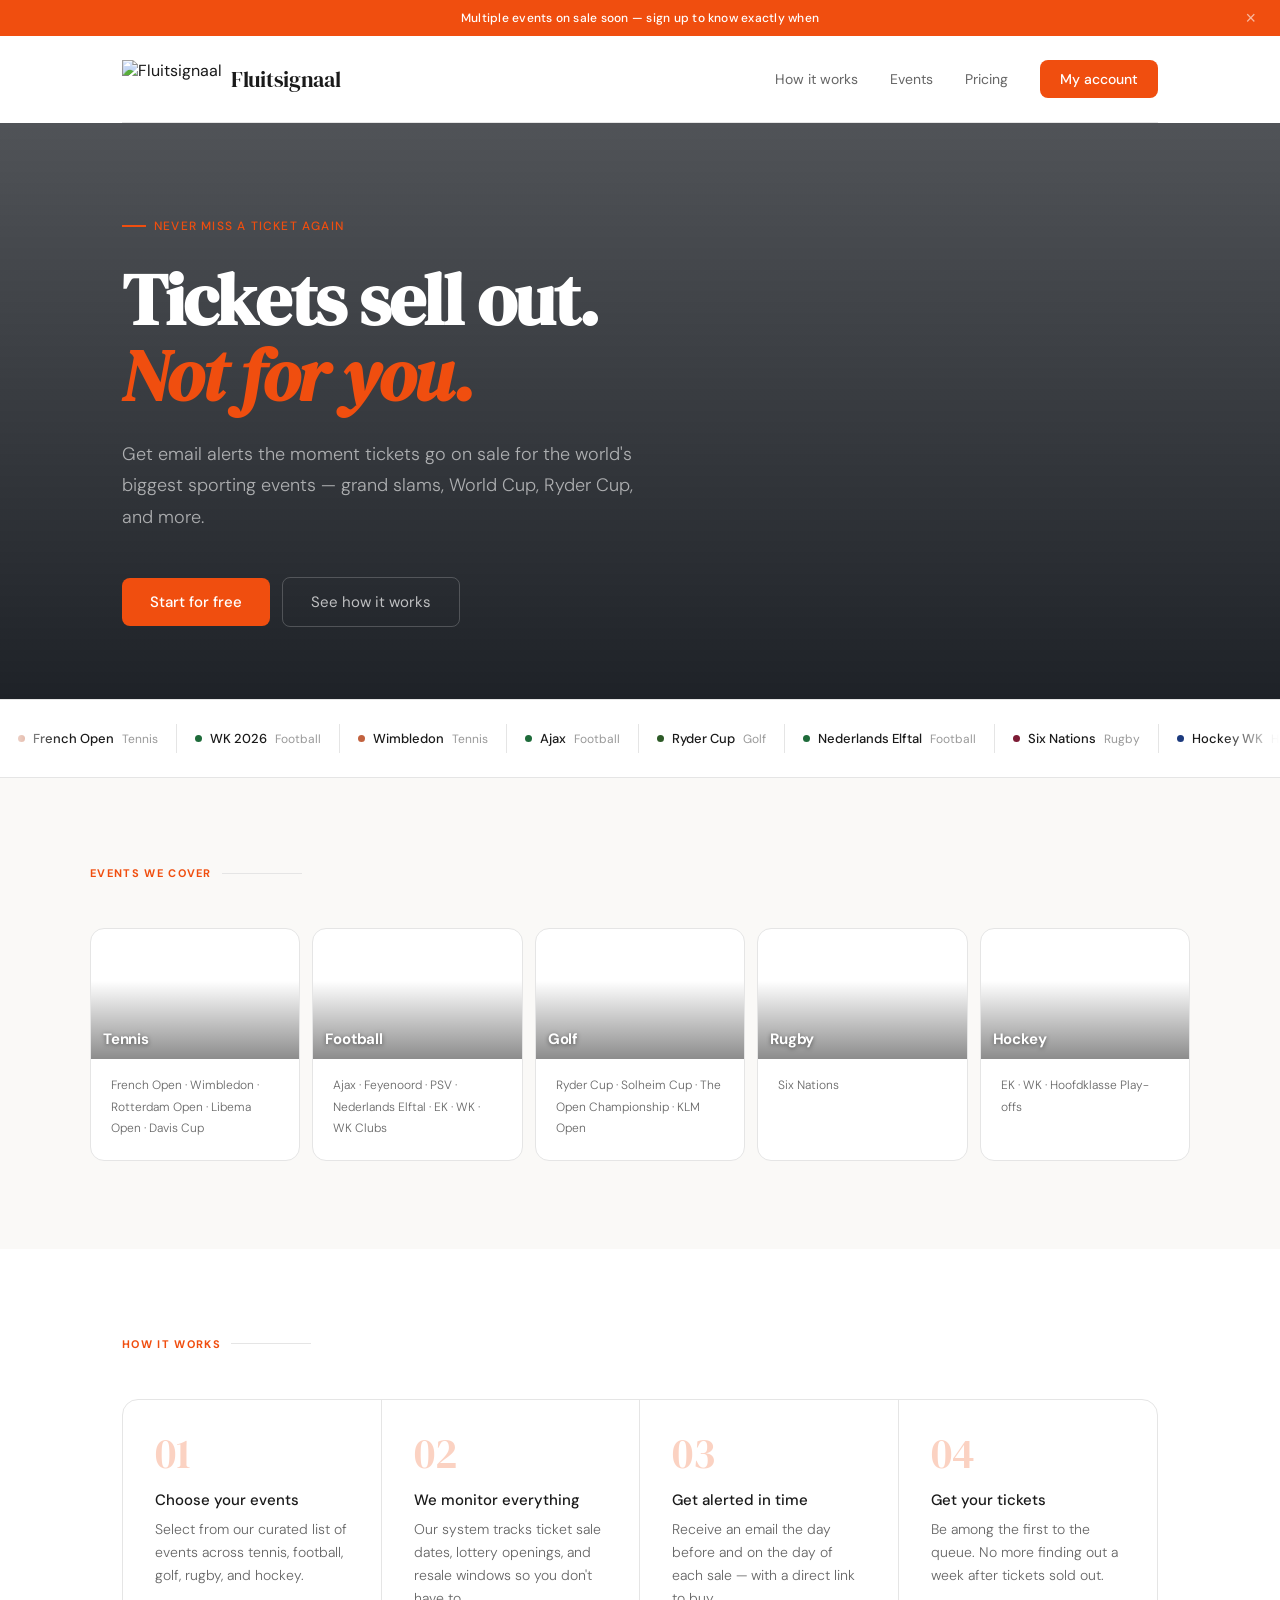
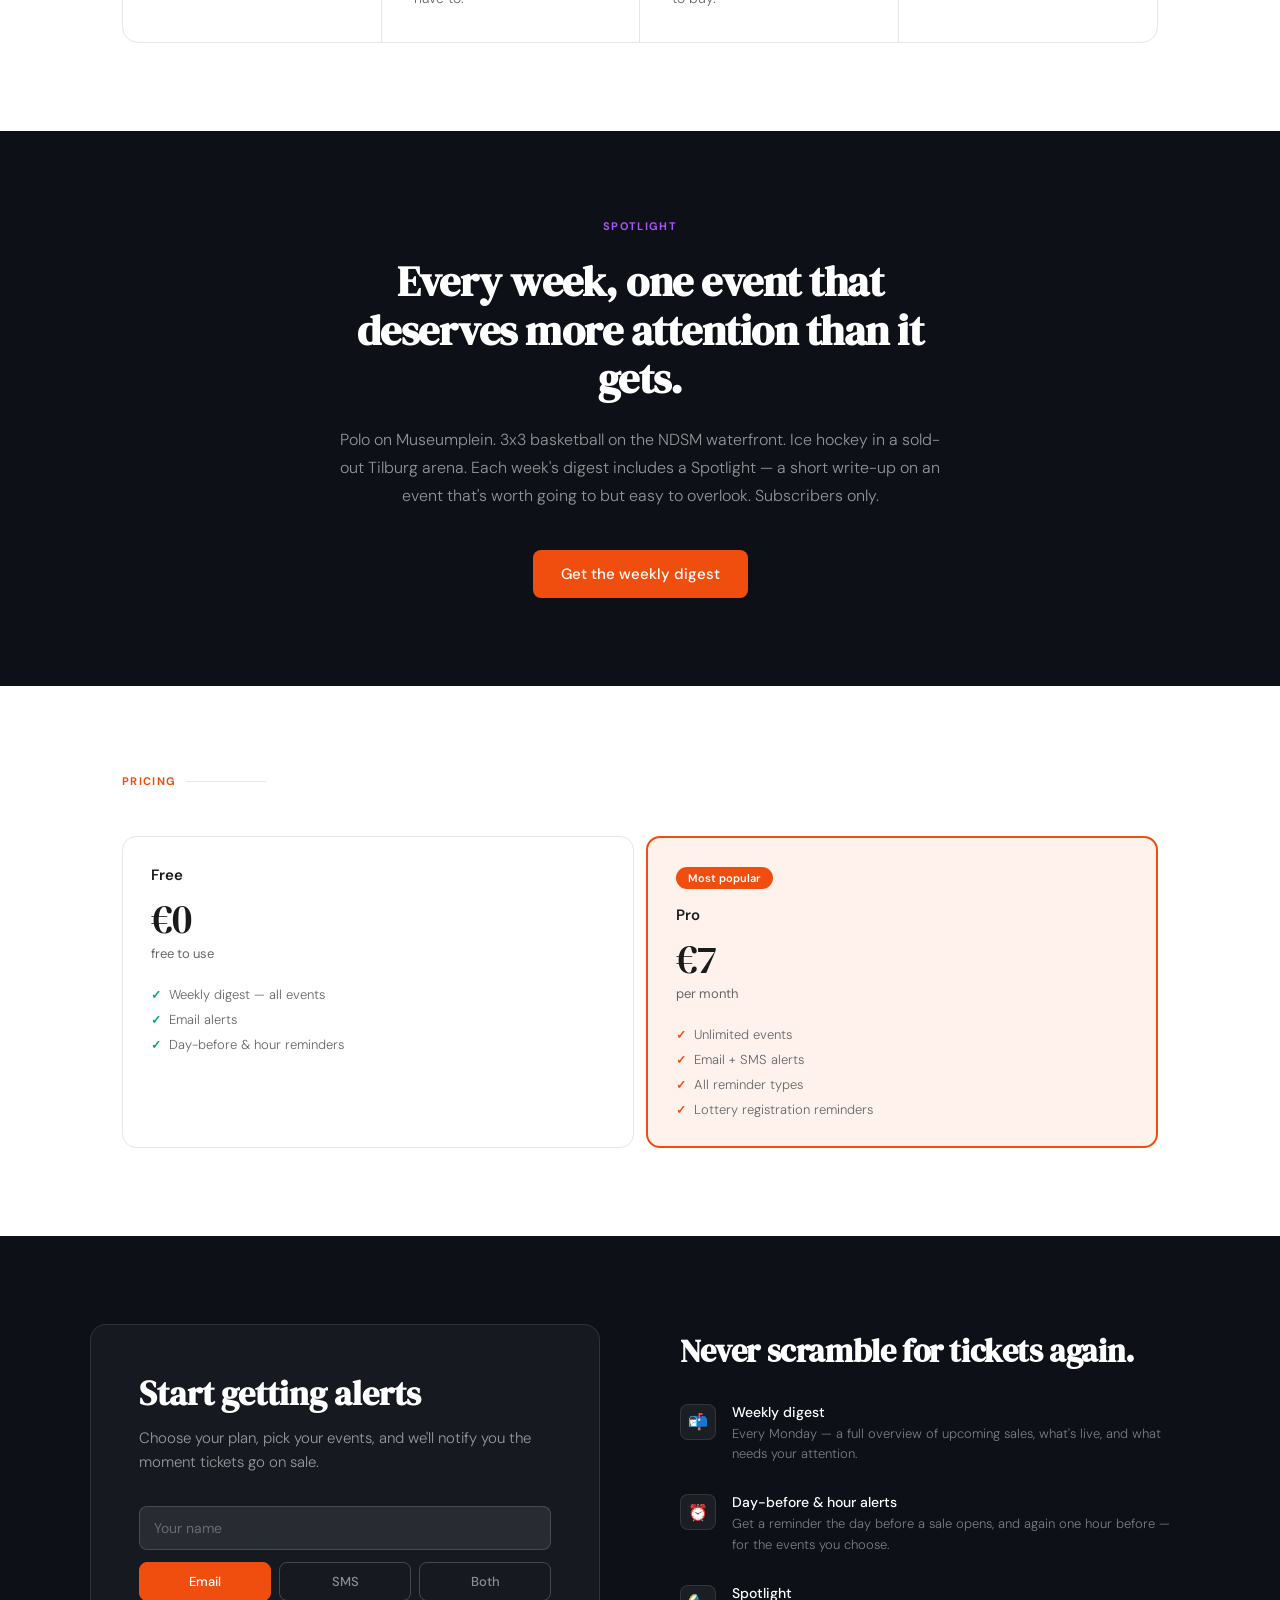
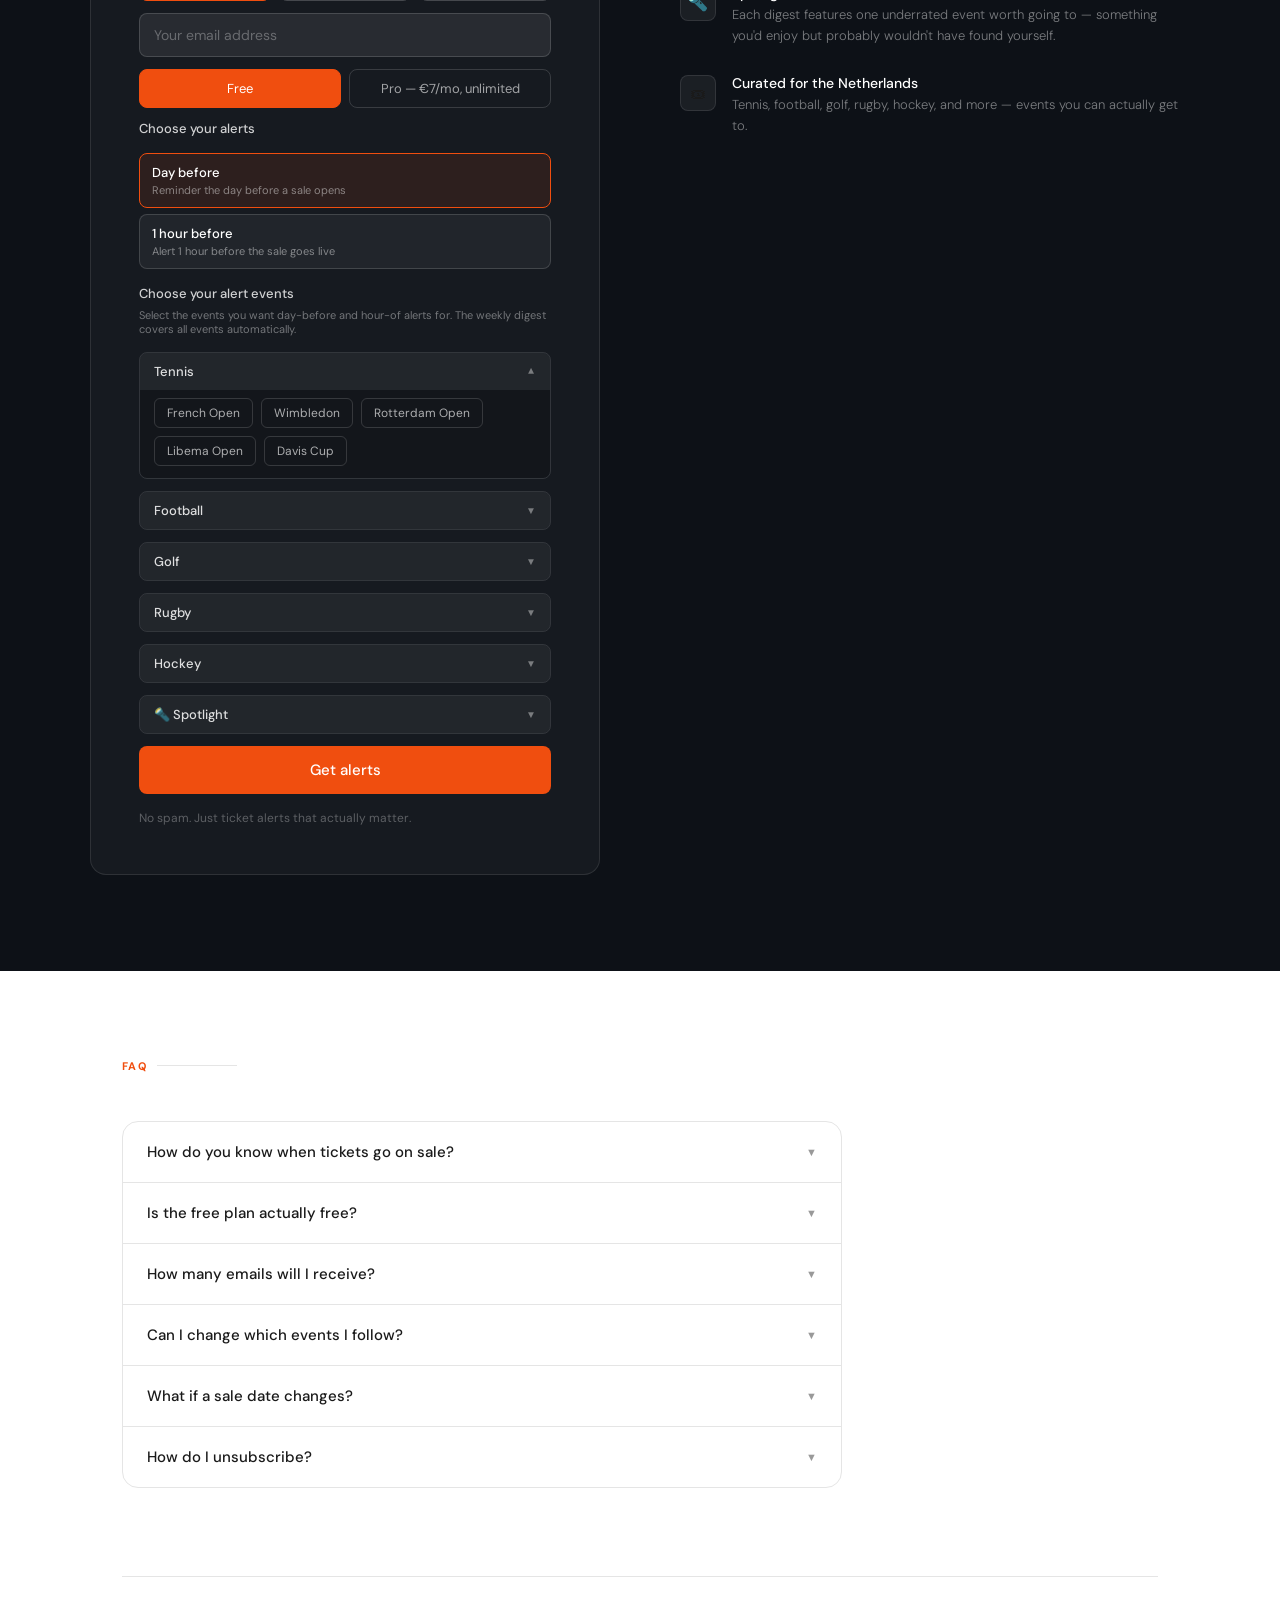
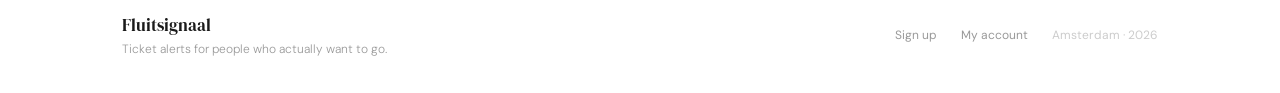
==== index.html @ f0d4f461 "Fix rugby and hockey sport card images" ====
<!DOCTYPE html>
<html lang="en">
<head>
  <meta charset="UTF-8" />
  <meta name="viewport" content="width=device-width, initial-scale=1.0" />
  <title>Fluitsignaal</title>
  <link rel="icon" type="image/svg+xml" href="favicon.svg">
  <link rel="icon" type="image/png" href="logo.png">
  <link rel="preconnect" href="https://fonts.googleapis.com">
  <link href="https://fonts.googleapis.com/css2?family=DM+Serif+Display:ital@0;1&family=DM+Sans:wght@300;400;500&display=swap" rel="stylesheet">
  <style>
    :root {
      --orange: #f04e0f;
      --orange-light: #fff2ed;
      --orange-mid: #ffd9cc;
      --dark: #0d1117;
      --body: #1a1a1a;
      --muted: #666;
      --subtle: #999;
      --border: #e5e5e5;
      --bg: #faf9f7;
      --white: #ffffff;
      --tennis: #c2623f;
      --football: #1e6b3a;
      --golf: #2d5a27;
      --rugby: #7d1c35;
      --hockey: #1c3a7d;
      --green: #00a86b;
    }

    *, *::before, *::after { box-sizing: border-box; margin: 0; padding: 0; }
    body { font-family: 'DM Sans', sans-serif; color: var(--body); background: var(--white); }
    .site { max-width: 1100px; margin: 0 auto; padding: 0 2rem; }

    /* Urgency banner */
    .urgency-banner {
      background: var(--orange);
      color: #fff;
      font-size: 12px;
      font-weight: 500;
      letter-spacing: 0.02em;
      text-align: center;
      padding: 10px 2rem;
      position: relative;
      display: flex;
      align-items: center;
      justify-content: center;
    }
    .urgency-dismiss {
      position: absolute;
      right: 1.25rem;
      top: 50%;
      transform: translateY(-50%);
      background: none;
      border: none;
      color: rgba(255,255,255,0.6);
      font-size: 18px;
      cursor: pointer;
      padding: 4px;
      line-height: 1;
    }
    .urgency-dismiss:hover { color: #fff; }

    /* Nav */
    .nav { display: flex; justify-content: space-between; align-items: center; padding: 1.5rem 0; border-bottom: 1px solid var(--border); }
    .nav-logo { display: flex; align-items: center; gap: 9px; text-decoration: none; color: var(--body); }
    .nav-logo img { height: 34px; width: auto; display: block; object-fit: contain; margin-top: -5px; }
    .nav-logo-text { font-family: 'DM Serif Display', serif; font-size: 22px; letter-spacing: -0.3px; }
    .nav-links { display: flex; align-items: center; gap: 2rem; }
    .nav-link { font-size: 14px; color: var(--muted); text-decoration: none; transition: color 0.15s; }
    .nav-link:hover { color: var(--body); }
    .nav-cta { background: var(--orange); color: #fff; border: none; padding: 10px 20px; border-radius: 8px; font-family: 'DM Sans', sans-serif; font-size: 14px; font-weight: 500; cursor: pointer; text-decoration: none; transition: opacity 0.15s; }
    .nav-cta:hover { opacity: 0.88; }
    .nav-mobile-cta { display: none; }

    /* Account modal */
    .account-modal-overlay {
      display: none; position: fixed; inset: 0;
      background: rgba(0,0,0,0.4); z-index: 100;
      align-items: center; justify-content: center; padding: 1rem;
    }
    .account-modal-overlay.open { display: flex; }
    .account-modal {
      background: #fff; border-radius: 14px; border: 1px solid var(--border);
      padding: 2rem; width: 100%; max-width: 380px; position: relative;
      box-shadow: 0 20px 60px rgba(0,0,0,0.12);
    }
    .account-modal-title { font-family: 'DM Serif Display', serif; font-size: 22px; margin-bottom: 0.5rem; }
    .account-modal-sub { font-size: 14px; color: var(--muted); margin-bottom: 1.5rem; font-weight: 300; line-height: 1.5; }
    .account-modal input {
      width: 100%; padding: 12px 14px; border: 1px solid #ddd; border-radius: 8px;
      font-family: 'DM Sans', sans-serif; font-size: 14px; color: var(--body); outline: none;
      margin-bottom: 10px; transition: border-color 0.15s;
    }
    .account-modal input:focus { border-color: var(--orange); }
    .account-modal-close {
      position: absolute; top: 1rem; right: 1rem;
      background: none; border: none; font-size: 20px; color: #aaa; cursor: pointer;
    }
    .account-modal-close:hover { color: var(--body); }

    /* Hero */
    .hero-wrap {
      background: linear-gradient(to bottom, rgba(13,17,23,0.72) 0%, rgba(13,17,23,0.93) 100%),
                  url('https://upload.wikimedia.org/wikipedia/commons/8/8f/Incheon_Soccer_Stadium_2.JPG') center/cover no-repeat;
      padding: 5.5rem 0 4.5rem;
      margin-bottom: 0;
    }
    .hero { max-width: 760px; }
    .hero-eyebrow {
      display: inline-flex; align-items: center; gap: 8px;
      font-size: 12px; font-weight: 500; letter-spacing: 0.1em; text-transform: uppercase;
      color: var(--orange); margin-bottom: 1.75rem;
    }
    .hero-eyebrow::before { content: ''; display: inline-block; width: 24px; height: 2px; background: var(--orange); }
    .hero-title { font-family: 'DM Serif Display', serif; font-size: clamp(44px, 6vw, 72px); line-height: 1.06; letter-spacing: -1.5px; margin-bottom: 1.5rem; color: #fff; }
    .hero-title em { font-style: italic; color: var(--orange); }
    .hero-sub { font-size: 18px; font-weight: 300; line-height: 1.75; color: rgba(255,255,255,0.6); max-width: 520px; margin-bottom: 2.75rem; }
    .hero-actions { display: flex; gap: 12px; flex-wrap: wrap; align-items: center; }
    .btn-primary { background: var(--orange); color: #fff; border: none; padding: 14px 28px; border-radius: 8px; font-family: 'DM Sans', sans-serif; font-size: 15px; font-weight: 500; cursor: pointer; transition: opacity 0.15s; }
    .btn-primary:hover { opacity: 0.88; }
    .btn-secondary { background: transparent; color: rgba(255,255,255,0.7); border: 1px solid rgba(255,255,255,0.2); padding: 14px 28px; border-radius: 8px; font-family: 'DM Sans', sans-serif; font-size: 15px; font-weight: 400; cursor: pointer; transition: all 0.15s; }
    .btn-secondary:hover { border-color: rgba(255,255,255,0.5); color: #fff; }

    /* Events strip */
    .divider { height: 1px; background: var(--border); }
    .events-strip { padding: 1.5rem 0; overflow: hidden; position: relative; }
    .events-strip::before, .events-strip::after { content: ''; position: absolute; top: 0; bottom: 0; width: 60px; z-index: 2; pointer-events: none; }
    .events-strip::before { left: 0; background: linear-gradient(to right, #fff, transparent); }
    .events-strip::after { right: 0; background: linear-gradient(to left, #fff, transparent); }
    .events-track { display: flex; gap: 0; animation: marquee 28s linear infinite; width: max-content; align-items: center; }
    .events-strip:hover .events-track { animation-play-state: paused; }
    @keyframes marquee { 0% { transform: translateX(0); } 100% { transform: translateX(-50%); } }
    .event-pill { white-space: nowrap; font-size: 13px; flex-shrink: 0; display: flex; align-items: center; gap: 8px; padding: 6px 18px; border-right: 1px solid var(--border); }
    .event-pill-dot { width: 7px; height: 7px; border-radius: 50%; flex-shrink: 0; }
    .event-pill-name { color: var(--body); font-weight: 500; }
    .event-pill-sport { color: var(--subtle); font-size: 12px; }
    .dot-tennis { background: var(--tennis); }
    .dot-football { background: var(--football); }
    .dot-golf { background: var(--golf); }
    .dot-rugby { background: var(--rugby); }
    .dot-hockey { background: var(--hockey); }

    /* How */
    .how { padding: 5.5rem 0; }
    .section-label { font-size: 11px; font-weight: 700; letter-spacing: 0.12em; text-transform: uppercase; color: var(--orange); margin-bottom: 3rem; display: flex; align-items: center; gap: 10px; }
    .section-label::after { content: ''; flex: 1; height: 1px; background: var(--border); max-width: 80px; }
    .steps { display: grid; grid-template-columns: repeat(auto-fit, minmax(220px, 1fr)); border: 1px solid var(--border); border-radius: 16px; overflow: hidden; }
    .step { padding: 2rem; border-right: 1px solid var(--border); position: relative; }
    .step:last-child { border-right: none; }
    .step-num { font-family: 'DM Serif Display', serif; font-size: 42px; color: var(--orange); opacity: 0.25; margin-bottom: 1rem; line-height: 1; }
    .step-title { font-size: 15px; font-weight: 500; margin-bottom: 0.5rem; }
    .step-body { font-size: 14px; color: var(--muted); line-height: 1.65; font-weight: 300; }

    /* Sports */
    .sports { padding: 5.5rem 0; background: var(--bg); margin: 0 -2rem; padding-left: 2rem; padding-right: 2rem; }
    .sports-inner { max-width: 1100px; margin: 0 auto; }
    .sports-grid { display: grid; grid-template-columns: repeat(auto-fit, minmax(180px, 1fr)); gap: 12px; margin-top: 3rem; }
    .sport-card { border: 1px solid var(--border); border-radius: 14px; overflow: hidden; background: var(--white); transition: transform 0.15s, box-shadow 0.15s; }
    .sport-card:hover { transform: translateY(-2px); box-shadow: 0 8px 24px rgba(0,0,0,0.1); }
    .sport-img { height: 130px; background-size: cover; background-position: center; position: relative; }
    .sport-img::after { content: ''; position: absolute; inset: 0; background: linear-gradient(to bottom, transparent 40%, rgba(0,0,0,0.45) 100%); }
    .sport-img-label { position: absolute; bottom: 10px; left: 12px; font-size: 15px; font-weight: 700; color: #fff; z-index: 1; letter-spacing: -0.2px; text-shadow: 0 1px 4px rgba(0,0,0,0.5); }
    .sport-card-body { padding: 1rem 1.25rem 1.25rem; }
    .sport-name { font-size: 14px; font-weight: 600; margin-bottom: 8px; display: none; }
    .sport-events { font-size: 12px; color: var(--muted); line-height: 1.8; font-weight: 300; }

    /* Spotlight teaser */
    .spotlight-teaser { background: var(--dark); padding: 5.5rem 2rem; text-align: center; }
    .spotlight-teaser-inner { max-width: 620px; margin: 0 auto; }
    .spotlight-teaser-label { font-size: 11px; font-weight: 700; letter-spacing: 0.12em; text-transform: uppercase; color: #a855f7; margin-bottom: 1.5rem; }
    .spotlight-teaser-title { font-family: 'DM Serif Display', serif; font-size: clamp(28px, 4vw, 42px); color: #fff; line-height: 1.15; letter-spacing: -0.5px; margin-bottom: 1.5rem; }
    .spotlight-teaser-body { font-size: 16px; color: rgba(255,255,255,0.55); line-height: 1.75; font-weight: 300; margin-bottom: 2.5rem; }

    /* FAQ */
    .faq { padding: 5.5rem 0; }
    .faq-list { margin-top: 3rem; max-width: 720px; border: 1px solid var(--border); border-radius: 16px; overflow: hidden; }
    .faq-item { border-bottom: 1px solid var(--border); }
    .faq-item:last-child { border-bottom: none; }
    .faq-q { width: 100%; text-align: left; background: none; border: none; padding: 1.25rem 1.5rem; font-family: 'DM Sans', sans-serif; font-size: 15px; font-weight: 500; color: var(--body); cursor: pointer; display: flex; justify-content: space-between; align-items: center; gap: 1rem; }
    .faq-q:hover { background: var(--bg); }
    .faq-chevron { font-size: 11px; color: var(--subtle); transition: transform 0.2s; flex-shrink: 0; }
    .faq-item.open .faq-chevron { transform: rotate(180deg); }
    .faq-a { display: none; padding: 0 1.5rem 1.25rem; font-size: 14px; color: var(--muted); line-height: 1.75; font-weight: 300; }
    .faq-item.open .faq-a { display: block; }

    /* Pricing */
    .pricing { padding: 5.5rem 0; }
    .plans { display: grid; grid-template-columns: repeat(auto-fit, minmax(240px, 1fr)); gap: 12px; margin-top: 3rem; }
    .plan { border: 1px solid var(--border); border-radius: 14px; padding: 1.75rem; background: var(--white); }
    .plan.featured { border: 2px solid var(--orange); background: var(--orange-light); }
    .plan-badge { display: inline-block; background: var(--orange); color: #fff; font-size: 11px; font-weight: 600; padding: 4px 12px; border-radius: 20px; margin-bottom: 1rem; }
    .plan-name { font-size: 15px; font-weight: 600; }
    .plan-price { font-family: 'DM Serif Display', serif; font-size: 40px; line-height: 1.1; margin: 0.75rem 0 0.25rem; color: var(--body); }
    .plan-period { font-size: 13px; color: var(--muted); margin-bottom: 1.5rem; }
    .plan-features { list-style: none; display: flex; flex-direction: column; gap: 8px; }
    .plan-features li { font-size: 13px; color: var(--muted); display: flex; gap: 8px; font-weight: 300; align-items: flex-start; }
    .plan-features li::before { content: '✓'; color: var(--green); font-size: 12px; font-weight: 600; flex-shrink: 0; margin-top: 1px; }
    .plan.featured .plan-features li::before { color: var(--orange); }

    /* Signup */
    .signup { padding: 5.5rem 0 6rem; background: var(--dark); margin: 0 -2rem; padding-left: 2rem; padding-right: 2rem; }
    .signup-inner { max-width: 1100px; margin: 0 auto; display: grid; grid-template-columns: 1fr 1fr; gap: 5rem; align-items: start; }
    .signup-box { border: 1px solid rgba(255,255,255,0.1); border-radius: 16px; padding: 3rem; background: rgba(255,255,255,0.04); }
    .signup-aside { padding-top: 0.5rem; }
    .signup-aside-title { font-family: 'DM Serif Display', serif; font-size: 32px; color: #fff; line-height: 1.2; letter-spacing: -0.4px; margin-bottom: 2rem; }
    .signup-aside-items { display: flex; flex-direction: column; gap: 1.75rem; }
    .signup-aside-item { display: flex; gap: 1rem; align-items: flex-start; }
    .signup-aside-icon { width: 36px; height: 36px; border-radius: 8px; background: rgba(255,255,255,0.06); border: 1px solid rgba(255,255,255,0.1); display: flex; align-items: center; justify-content: center; font-size: 16px; flex-shrink: 0; margin-top: 1px; }
    .signup-aside-item-title { font-size: 14px; font-weight: 500; color: #fff; margin-bottom: 3px; }
    .signup-aside-item-body { font-size: 13px; color: rgba(255,255,255,0.45); line-height: 1.6; font-weight: 300; }
    .signup-title { font-family: 'DM Serif Display', serif; font-size: 34px; margin-bottom: 0.75rem; line-height: 1.2; color: #fff; }
    .signup-sub { font-size: 15px; color: rgba(255,255,255,0.55); margin-bottom: 2rem; font-weight: 300; line-height: 1.6; }
    .signup-form { display: flex; flex-direction: column; gap: 12px; }
    .signup-form input { padding: 12px 14px; border: 1px solid rgba(255,255,255,0.15); border-radius: 8px; font-family: 'DM Sans', sans-serif; font-size: 14px; color: #fff; background: rgba(255,255,255,0.08); width: 100%; outline: none; transition: border-color 0.15s; }
    .signup-form input:focus { border-color: var(--orange); }
    .signup-form input::placeholder { color: rgba(255,255,255,0.3); }
    .notif-toggle { display: flex; gap: 8px; }
    .notif-btn { flex: 1; padding: 10px; border: 1px solid rgba(255,255,255,0.2); border-radius: 8px; background: transparent; color: rgba(255,255,255,0.5); font-family: 'DM Sans', sans-serif; font-size: 13px; font-weight: 500; cursor: pointer; transition: all 0.15s; }
    .notif-btn.active { background: var(--orange); border-color: var(--orange); color: #fff; }
    .reminders-section { display: flex; flex-direction: column; gap: 8px; }
    .reminder-options { display: flex; flex-direction: column; gap: 6px; }
    .reminder-opt { display: flex; align-items: flex-start; gap: 10px; cursor: pointer; }
    .reminder-opt input[type="checkbox"] { display: none; }
    .reminder-box { display: flex; flex-direction: column; padding: 10px 12px; border: 1px solid rgba(255,255,255,0.15); border-radius: 8px; background: rgba(255,255,255,0.05); flex: 1; transition: all 0.15s; }
    .reminder-opt input:checked + .reminder-box { border-color: var(--orange); background: rgba(240,78,15,0.1); }
    .reminder-label { font-size: 13px; font-weight: 500; color: #fff; }
    .reminder-desc { font-size: 11px; color: rgba(255,255,255,0.45); margin-top: 2px; }
    .plan-toggle { display: flex; gap: 8px; }
    .plan-btn { flex: 1; padding: 10px; border: 1px solid rgba(255,255,255,0.15); border-radius: 8px; background: transparent; font-family: 'DM Sans', sans-serif; font-size: 13px; cursor: pointer; text-align: center; transition: all 0.15s; color: rgba(255,255,255,0.6); }
    .plan-btn.active { border-color: var(--orange); background: var(--orange); color: #fff; }
    .events-section { display: none; flex-direction: column; gap: 12px; padding-top: 4px; }
    .events-section.visible { display: flex; }
    .sport-group { border: 1px solid rgba(255,255,255,0.12); border-radius: 8px; overflow: hidden; }
    .sport-header { display: flex; justify-content: space-between; align-items: center; padding: 10px 14px; cursor: pointer; font-size: 13px; font-weight: 500; background: rgba(255,255,255,0.05); user-select: none; color: rgba(255,255,255,0.85); }
    .sport-header .chevron { font-size: 10px; color: rgba(255,255,255,0.4); transition: transform 0.2s; }
    .sport-header.open .chevron { transform: rotate(180deg); }
    .sport-events-list { display: none; padding: 8px 14px 12px; display: flex; flex-wrap: wrap; gap: 8px; background: rgba(0,0,0,0.15); }
    .event-toggle { display: flex; align-items: center; gap: 6px; padding: 6px 12px; border: 1px solid rgba(255,255,255,0.15); border-radius: 6px; cursor: pointer; font-size: 12px; color: rgba(255,255,255,0.65); background: transparent; transition: all 0.15s; user-select: none; }
    .event-toggle.selected { border-color: var(--orange); background: var(--orange); color: #fff; }
    .event-toggle.disabled { opacity: 0.3; cursor: not-allowed; }
    .event-counter { font-size: 12px; color: rgba(255,255,255,0.4); text-align: right; }
    .event-counter span { color: var(--orange); font-weight: 500; }
    .signup-note { font-size: 12px; color: rgba(255,255,255,0.3); margin-top: 4px; }
    .success-msg { display: none; background: rgba(0,168,107,0.15); border: 1px solid rgba(0,168,107,0.4); border-radius: 8px; padding: 1rem; font-size: 14px; color: #4ade80; }
    .error-msg { display: none; background: rgba(240,78,15,0.15); border: 1px solid rgba(240,78,15,0.4); border-radius: 8px; padding: 1rem; font-size: 14px; color: #fca5a5; }

    /* Footer */
    .footer { border-top: 1px solid var(--border); padding: 2.25rem 0; display: flex; justify-content: space-between; align-items: center; flex-wrap: wrap; gap: 1rem; }
    .footer-left { display: flex; flex-direction: column; gap: 4px; }
    .footer-logo { font-family: 'DM Serif Display', serif; font-size: 17px; }
    .footer-tagline { font-size: 12px; color: var(--subtle); font-weight: 300; }
    .footer-links { display: flex; gap: 1.5rem; align-items: center; }
    .footer-link { font-size: 12px; color: var(--subtle); text-decoration: none; background: none; border: none; cursor: pointer; font-family: inherit; transition: color 0.15s; }
    .footer-link:hover { color: var(--body); }
    .footer-note { font-size: 12px; color: #ccc; }

    /* Mobile */
    @media (max-width: 767px) {
      .site { padding: 0 1.25rem; }
      .nav { padding: 1.25rem 0; }
      .nav-links { display: none; }
      .nav-mobile-cta { display: block; background: var(--orange); color: #fff; border: none; padding: 9px 18px; border-radius: 8px; font-family: 'DM Sans', sans-serif; font-size: 14px; font-weight: 500; cursor: pointer; }
      .hero-wrap { padding: 3.5rem 0 3rem; }
      .hero-sub { font-size: 16px; }
      .hero-actions { flex-direction: column; align-items: stretch; }
      .btn-primary, .btn-secondary { text-align: center; width: 100%; }
      .events-strip { padding: 1rem 0; }
      .steps { grid-template-columns: 1fr 1fr; }
      .step { border-right: 1px solid var(--border); border-bottom: 1px solid var(--border); }
      .step:nth-child(2n) { border-right: none; }
      .step:nth-last-child(-n+2) { border-bottom: none; }
      .sports-grid { grid-template-columns: repeat(2, 1fr); }
      .plans { grid-template-columns: 1fr; }
      .signup-inner { grid-template-columns: 1fr; gap: 2.5rem; }
      .signup-aside { order: -1; }
      .signup-box { padding: 1.75rem 1.25rem; }
      .signup-title { font-size: 26px; }
      .plan-toggle { flex-direction: column; }
      .footer { flex-direction: column; align-items: flex-start; }
    }
    @media (max-width: 400px) {
      .steps { grid-template-columns: 1fr; }
      .step { border-right: none; border-bottom: 1px solid var(--border); }
      .step:last-child { border-bottom: none; }
      .sports-grid { grid-template-columns: 1fr; }
    }
  </style>
</head>
<body>

<!-- Urgency banner -->
<div class="urgency-banner" id="urgency-banner">
  Multiple events on sale soon — sign up to know exactly when
  <button class="urgency-dismiss" onclick="document.getElementById('urgency-banner').style.display='none'" aria-label="Dismiss">×</button>
</div>

<div class="site">
  <nav class="nav">
    <a class="nav-logo" href="#">
      <img src="logo.png" alt="Fluitsignaal" />
      <span class="nav-logo-text">Fluitsignaal</span>
    </a>
    <div class="nav-links">
      <a href="#how" class="nav-link">How it works</a>
      <a href="#sports" class="nav-link">Events</a>
      <a href="#pricing" class="nav-link">Pricing</a>
      <button class="nav-cta" onclick="openAccountModal()">My account</button>
    </div>
    <button class="nav-mobile-cta" onclick="document.getElementById('signup-form').scrollIntoView({behavior:'smooth'})">Get alerts</button>
  </nav>
</div>

<div class="hero-wrap">
  <div class="site">
    <section class="hero">
      <p class="hero-eyebrow">Never miss a ticket again</p>
      <h1 class="hero-title">Tickets sell out.<br><em>Not for you.</em></h1>
      <p class="hero-sub">Get email alerts the moment tickets go on sale for the world's biggest sporting events — grand slams, World Cup, Ryder Cup, and more.</p>
      <div class="hero-actions">
        <button class="btn-primary" onclick="document.getElementById('signup-form').scrollIntoView({behavior:'smooth'})">Start for free</button>
        <button class="btn-secondary" onclick="document.getElementById('how').scrollIntoView({behavior:'smooth'})">See how it works</button>
      </div>
    </section>
  </div>
</div>

<div class="divider"></div>
<div class="events-strip">
  <div class="events-track">
    <div class="event-pill"><span class="event-pill-dot dot-tennis"></span><span class="event-pill-name">French Open</span><span class="event-pill-sport">Tennis</span></div>
    <div class="event-pill"><span class="event-pill-dot dot-football"></span><span class="event-pill-name">WK 2026</span><span class="event-pill-sport">Football</span></div>
    <div class="event-pill"><span class="event-pill-dot dot-tennis"></span><span class="event-pill-name">Wimbledon</span><span class="event-pill-sport">Tennis</span></div>
    <div class="event-pill"><span class="event-pill-dot dot-football"></span><span class="event-pill-name">Ajax</span><span class="event-pill-sport">Football</span></div>
    <div class="event-pill"><span class="event-pill-dot dot-golf"></span><span class="event-pill-name">Ryder Cup</span><span class="event-pill-sport">Golf</span></div>
    <div class="event-pill"><span class="event-pill-dot dot-football"></span><span class="event-pill-name">Nederlands Elftal</span><span class="event-pill-sport">Football</span></div>
    <div class="event-pill"><span class="event-pill-dot dot-rugby"></span><span class="event-pill-name">Six Nations</span><span class="event-pill-sport">Rugby</span></div>
    <div class="event-pill"><span class="event-pill-dot dot-hockey"></span><span class="event-pill-name">Hockey WK</span><span class="event-pill-sport">Hockey</span></div>
    <div class="event-pill"><span class="event-pill-dot dot-golf"></span><span class="event-pill-name">KLM Open</span><span class="event-pill-sport">Golf</span></div>
    <div class="event-pill"><span class="event-pill-dot dot-tennis"></span><span class="event-pill-name">Rotterdam Open</span><span class="event-pill-sport">Tennis</span></div>
    <!-- duplicate for seamless loop -->
    <div class="event-pill"><span class="event-pill-dot dot-tennis"></span><span class="event-pill-name">French Open</span><span class="event-pill-sport">Tennis</span></div>
    <div class="event-pill"><span class="event-pill-dot dot-football"></span><span class="event-pill-name">WK 2026</span><span class="event-pill-sport">Football</span></div>
    <div class="event-pill"><span class="event-pill-dot dot-tennis"></span><span class="event-pill-name">Wimbledon</span><span class="event-pill-sport">Tennis</span></div>
    <div class="event-pill"><span class="event-pill-dot dot-football"></span><span class="event-pill-name">Ajax</span><span class="event-pill-sport">Football</span></div>
    <div class="event-pill"><span class="event-pill-dot dot-golf"></span><span class="event-pill-name">Ryder Cup</span><span class="event-pill-sport">Golf</span></div>
    <div class="event-pill"><span class="event-pill-dot dot-football"></span><span class="event-pill-name">Nederlands Elftal</span><span class="event-pill-sport">Football</span></div>
    <div class="event-pill"><span class="event-pill-dot dot-rugby"></span><span class="event-pill-name">Six Nations</span><span class="event-pill-sport">Rugby</span></div>
    <div class="event-pill"><span class="event-pill-dot dot-hockey"></span><span class="event-pill-name">Hockey WK</span><span class="event-pill-sport">Hockey</span></div>
    <div class="event-pill"><span class="event-pill-dot dot-golf"></span><span class="event-pill-name">KLM Open</span><span class="event-pill-sport">Golf</span></div>
    <div class="event-pill"><span class="event-pill-dot dot-tennis"></span><span class="event-pill-name">Rotterdam Open</span><span class="event-pill-sport">Tennis</span></div>
  </div>
</div>
<div class="divider"></div>

<section class="sports" id="sports">
  <div class="sports-inner">
    <p class="section-label">Events we cover</p>
    <div class="sports-grid">
      <div class="sport-card tennis">
        <div class="sport-img" style="background-image:url('https://upload.wikimedia.org/wikipedia/commons/a/af/Wimbledon_court_No._1.JPG')">
          <div class="sport-img-label">Tennis</div>
        </div>
        <div class="sport-card-body"><div class="sport-events">French Open · Wimbledon · Rotterdam Open · Libema Open · Davis Cup</div></div>
      </div>
      <div class="sport-card football">
        <div class="sport-img" style="background-image:url('https://upload.wikimedia.org/wikipedia/commons/5/5a/Olympic_Stadium_Soccer.JPG')">
          <div class="sport-img-label">Football</div>
        </div>
        <div class="sport-card-body"><div class="sport-events">Ajax · Feyenoord · PSV · Nederlands Elftal · EK · WK · WK Clubs</div></div>
      </div>
      <div class="sport-card golf">
        <div class="sport-img" style="background-image:url('https://images.unsplash.com/photo-1587174486073-ae5e5cff23aa?w=800&q=80')">
          <div class="sport-img-label">Golf</div>
        </div>
        <div class="sport-card-body"><div class="sport-events">Ryder Cup · Solheim Cup · The Open Championship · KLM Open</div></div>
      </div>
      <div class="sport-card rugby">
        <div class="sport-img" style="background-image:url('https://upload.wikimedia.org/wikipedia/commons/0/08/2023_Rugby_World_Cup_Australia_vs_Georgia_%284%29.jpg')">
          <div class="sport-img-label">Rugby</div>
        </div>
        <div class="sport-card-body"><div class="sport-events">Six Nations</div></div>
      </div>
      <div class="sport-card hockey">
        <div class="sport-img" style="background-image:url('https://upload.wikimedia.org/wikipedia/commons/2/2d/Match_Hockey_Grande_Bretagne_x_Espagne_Jeux_Olympiques_2024_Terrain_1_Stade_Yves_Manoir_-_Colombes_%28FR92%29_-_2024-07-27_-_28.jpg')">
          <div class="sport-img-label">Hockey</div>
        </div>
        <div class="sport-card-body"><div class="sport-events">EK · WK · Hoofdklasse Play-offs</div></div>
      </div>
    </div>
  </div>
</section>

<div class="site">
  <section class="how" id="how">
    <p class="section-label">How it works</p>
    <div class="steps">
      <div class="step"><div class="step-num">01</div><div class="step-title">Choose your events</div><div class="step-body">Select from our curated list of events across tennis, football, golf, rugby, and hockey.</div></div>
      <div class="step"><div class="step-num">02</div><div class="step-title">We monitor everything</div><div class="step-body">Our system tracks ticket sale dates, lottery openings, and resale windows so you don't have to.</div></div>
      <div class="step"><div class="step-num">03</div><div class="step-title">Get alerted in time</div><div class="step-body">Receive an email the day before and on the day of each sale — with a direct link to buy.</div></div>
      <div class="step"><div class="step-num">04</div><div class="step-title">Get your tickets</div><div class="step-body">Be among the first to the queue. No more finding out a week after tickets sold out.</div></div>
    </div>
  </section>
</div>

<section class="spotlight-teaser">
  <div class="spotlight-teaser-inner">
    <div class="spotlight-teaser-label">Spotlight</div>
    <h2 class="spotlight-teaser-title">Every week, one event that deserves more attention than it gets.</h2>
    <p class="spotlight-teaser-body">Polo on Museumplein. 3x3 basketball on the NDSM waterfront. Ice hockey in a sold-out Tilburg arena. Each week's digest includes a Spotlight — a short write-up on an event that's worth going to but easy to overlook. Subscribers only.</p>
    <button class="btn-primary" onclick="document.getElementById('signup-form').scrollIntoView({behavior:'smooth'})">Get the weekly digest</button>
  </div>
</section>

<div class="site">
  <section class="pricing" id="pricing">
    <p class="section-label">Pricing</p>
    <div class="plans">
      <div class="plan">
        <div class="plan-name">Free</div>
        <div class="plan-price">€0</div>
        <div class="plan-period">free to use</div>
        <ul class="plan-features"><li>Weekly digest — all events</li><li>Email alerts</li><li>Day-before &amp; hour reminders</li></ul>
      </div>
      <div class="plan featured">
        <div class="plan-badge">Most popular</div>
        <div class="plan-name">Pro</div>
        <div class="plan-price">€7</div>
        <div class="plan-period">per month</div>
        <ul class="plan-features"><li>Unlimited events</li><li>Email + SMS alerts</li><li>All reminder types</li><li>Lottery registration reminders</li></ul>
      </div>
    </div>
  </section>
</div>

<section class="signup" id="signup-form">
  <div class="signup-inner">
    <div class="signup-box">
      <h2 class="signup-title">Start getting alerts</h2>
      <p class="signup-sub">Choose your plan, pick your events, and we'll notify you the moment tickets go on sale.</p>
      <div class="signup-form">
        <input type="text" id="signup-name" placeholder="Your name" />
        <div class="notif-toggle">
          <button class="notif-btn active" id="notif-email" onclick="selectNotif('email')">Email</button>
          <button class="notif-btn" id="notif-sms" onclick="selectNotif('sms')">SMS</button>
          <button class="notif-btn" id="notif-both" onclick="selectNotif('both')">Both</button>
        </div>
        <input type="email" id="signup-email" placeholder="Your email address" />
        <input type="tel" id="signup-phone" placeholder="Your phone number (e.g. +31612345678)" style="display:none;" />
        <div class="plan-toggle">
          <button class="plan-btn active" id="plan-free" onclick="selectPlan('free')">Free</button>
          <button class="plan-btn" id="plan-pro" onclick="selectPlan('pro')">Pro — €7/mo, unlimited</button>
        </div>
        <div class="reminders-section">
          <div style="font-size:13px;font-weight:500;color:rgba(255,255,255,0.8);margin-bottom:8px;">Choose your alerts</div>
          <div class="reminder-options">
            <label class="reminder-opt">
              <input type="checkbox" id="reminder-day-before" checked />
              <span class="reminder-box">
                <span class="reminder-label">Day before</span>
                <span class="reminder-desc">Reminder the day before a sale opens</span>
              </span>
            </label>
            <label class="reminder-opt">
              <input type="checkbox" id="reminder-hour-before" />
              <span class="reminder-box">
                <span class="reminder-label">1 hour before</span>
                <span class="reminder-desc">Alert 1 hour before the sale goes live</span>
              </span>
            </label>
          </div>
        </div>
        <div class="events-section visible" id="events-section">
          <div style="font-size:13px;font-weight:500;color:rgba(255,255,255,0.8);">Choose your alert events</div>
          <div style="font-size:11px;color:rgba(255,255,255,0.4);margin-top:-6px;margin-bottom:4px;">Select the events you want day-before and hour-of alerts for. The weekly digest covers all events automatically.</div>
          <div class="sport-group">
            <div class="sport-header open" onclick="toggleSport(this)">Tennis <span class="chevron">▼</span></div>
            <div class="sport-events-list">
              <div class="event-toggle" data-id="french_open" onclick="toggleEvent(this)">French Open</div>
              <div class="event-toggle" data-id="wimbledon" onclick="toggleEvent(this)">Wimbledon</div>
              <div class="event-toggle" data-id="rotterdam_open" onclick="toggleEvent(this)">Rotterdam Open</div>
              <div class="event-toggle" data-id="libema_open" onclick="toggleEvent(this)">Libema Open</div>
              <div class="event-toggle" data-id="davis_cup" onclick="toggleEvent(this)">Davis Cup</div>
            </div>
          </div>
          <div class="sport-group">
            <div class="sport-header" onclick="toggleSport(this)">Football <span class="chevron">▼</span></div>
            <div class="sport-events-list" style="display:none;">
              <div class="event-toggle" data-id="ajax" onclick="toggleEvent(this)">Ajax</div>
              <div class="event-toggle" data-id="feyenoord" onclick="toggleEvent(this)">Feyenoord</div>
              <div class="event-toggle" data-id="psv" onclick="toggleEvent(this)">PSV</div>
              <div class="event-toggle" data-id="nederlands_elftal" onclick="toggleEvent(this)">Nederlands Elftal</div>
              <div class="event-toggle" data-id="world_cup" onclick="toggleEvent(this)">WK 2026</div>
              <div class="event-toggle" data-id="euro" onclick="toggleEvent(this)">EK</div>
              <div class="event-toggle" data-id="club_world_cup" onclick="toggleEvent(this)">WK Clubs</div>
            </div>
          </div>
          <div class="sport-group">
            <div class="sport-header" onclick="toggleSport(this)">Golf <span class="chevron">▼</span></div>
            <div class="sport-events-list" style="display:none;">
              <div class="event-toggle" data-id="ryder_cup" onclick="toggleEvent(this)">Ryder Cup</div>
              <div class="event-toggle" data-id="solheim_cup" onclick="toggleEvent(this)">Solheim Cup</div>
              <div class="event-toggle" data-id="the_open" onclick="toggleEvent(this)">The Open Championship</div>
              <div class="event-toggle" data-id="klm_open" onclick="toggleEvent(this)">KLM Open</div>
            </div>
          </div>
          <div class="sport-group">
            <div class="sport-header" onclick="toggleSport(this)">Rugby <span class="chevron">▼</span></div>
            <div class="sport-events-list" style="display:none;">
              <div class="event-toggle" data-id="six_nations" onclick="toggleEvent(this)">Six Nations</div>
            </div>
          </div>
          <div class="sport-group">
            <div class="sport-header" onclick="toggleSport(this)">Hockey <span class="chevron">▼</span></div>
            <div class="sport-events-list" style="display:none;">
              <div class="event-toggle" data-id="hockey_ek" onclick="toggleEvent(this)">Hockey EK</div>
              <div class="event-toggle" data-id="hockey_wk" onclick="toggleEvent(this)">Hockey WK</div>
              <div class="event-toggle" data-id="hockey_hoofdklasse" onclick="toggleEvent(this)">Hoofdklasse Play-offs</div>
            </div>
          </div>
          <div class="sport-group">
            <div class="sport-header" onclick="toggleSport(this)">🔦 Spotlight <span class="chevron">▼</span></div>
            <div class="sport-events-list" style="display:none;">
              <div class="event-toggle" data-id="urban_sports_week_amsterdam" onclick="toggleEvent(this)">Urban Sports Week Amsterdam</div>
              <div class="event-toggle" data-id="fiba_3x3" onclick="toggleEvent(this)">FIBA 3x3 World Tour Amsterdam</div>
              <div class="event-toggle" data-id="3x3nl_tour_finals" onclick="toggleEvent(this)">3x3NL Tour Finals Amsterdam</div>
              <div class="event-toggle" data-id="museumplein_polo" onclick="toggleEvent(this)">Museumplein Polo Amsterdam</div>
              <div class="event-toggle" data-id="premier_padel_rotterdam" onclick="toggleEvent(this)">Premier Padel Rotterdam</div>
              <div class="event-toggle" data-id="amstel_tigers" onclick="toggleEvent(this)">Amstel Tigers IJshockey</div>
              <div class="event-toggle" data-id="tilburg_trappers" onclick="toggleEvent(this)">Tilburg Trappers IJshockey</div>
              <div class="event-toggle" data-id="world_sprint_championships" onclick="toggleEvent(this)">WK Sprint Schaatsen</div>
              <div class="event-toggle" data-id="jumping_amsterdam" onclick="toggleEvent(this)">Jumping Amsterdam</div>
              <div class="event-toggle" data-id="hollands_strongest_man" onclick="toggleEvent(this)">Holland's Strongest Man</div>
              <div class="event-toggle" data-id="beachlife_volleyball_scheveningen" onclick="toggleEvent(this)">Summer BeachLife Volleyball</div>
            </div>
          </div>
          <div class="event-counter" id="event-counter" style="display:none;"><span id="event-count">0</span><span id="event-counter-suffix"> events selected for alerts</span></div>
        </div>
        <button class="btn-primary" onclick="handleSignup()">Get alerts</button>
        <div class="success-msg" id="success-msg">You're in! Check your inbox — alerts will start arriving shortly.</div>
        <div class="error-msg" id="error-msg">Something went wrong. Please try again.</div>
        <p class="signup-note">No spam. Just ticket alerts that actually matter.</p>
      </div>
    </div>
    <div class="signup-aside">
      <h2 class="signup-aside-title">Never scramble for tickets again.</h2>
      <div class="signup-aside-items">
        <div class="signup-aside-item">
          <div class="signup-aside-icon">📬</div>
          <div>
            <div class="signup-aside-item-title">Weekly digest</div>
            <div class="signup-aside-item-body">Every Monday — a full overview of upcoming sales, what's live, and what needs your attention.</div>
          </div>
        </div>
        <div class="signup-aside-item">
          <div class="signup-aside-icon">⏰</div>
          <div>
            <div class="signup-aside-item-title">Day-before &amp; hour alerts</div>
            <div class="signup-aside-item-body">Get a reminder the day before a sale opens, and again one hour before — for the events you choose.</div>
          </div>
        </div>
        <div class="signup-aside-item">
          <div class="signup-aside-icon">🔦</div>
          <div>
            <div class="signup-aside-item-title">Spotlight</div>
            <div class="signup-aside-item-body">Each digest features one underrated event worth going to — something you'd enjoy but probably wouldn't have found yourself.</div>
          </div>
        </div>
        <div class="signup-aside-item">
          <div class="signup-aside-icon">🎟</div>
          <div>
            <div class="signup-aside-item-title">Curated for the Netherlands</div>
            <div class="signup-aside-item-body">Tennis, football, golf, rugby, hockey, and more — events you can actually get to.</div>
          </div>
        </div>
      </div>
    </div>
  </div>
</section>

<div class="site">
  <section class="faq">
    <p class="section-label">FAQ</p>
    <div class="faq-list">
      <div class="faq-item">
        <button class="faq-q" onclick="toggleFaq(this)">How do you know when tickets go on sale? <span class="faq-chevron">▼</span></button>
        <div class="faq-a">We manually track sale dates for each event — monitoring official ticket pages, club announcements, and federation websites. When a date is confirmed we add it to our system, which then sends alerts at the right time.</div>
      </div>
      <div class="faq-item">
        <button class="faq-q" onclick="toggleFaq(this)">Is the free plan actually free? <span class="faq-chevron">▼</span></button>
        <div class="faq-a">Yes. The free plan gives you the weekly digest and email alerts with no credit card required. Pro adds SMS alerts and more reminder types for €7/month.</div>
      </div>
      <div class="faq-item">
        <button class="faq-q" onclick="toggleFaq(this)">How many emails will I receive? <span class="faq-chevron">▼</span></button>
        <div class="faq-a">One digest every Monday. Beyond that, only when something is about to happen for an event you've selected — a day before a sale opens, or an hour before. We don't send anything unless it's relevant.</div>
      </div>
      <div class="faq-item">
        <button class="faq-q" onclick="toggleFaq(this)">Can I change which events I follow? <span class="faq-chevron">▼</span></button>
        <div class="faq-a">Yes — log in at any time via the link in any email and update your preferences. Changes take effect immediately.</div>
      </div>
      <div class="faq-item">
        <button class="faq-q" onclick="toggleFaq(this)">What if a sale date changes? <span class="faq-chevron">▼</span></button>
        <div class="faq-a">We update our database when dates change and the next digest will reflect the new date. If the change is close to the original date we'll flag it explicitly.</div>
      </div>
      <div class="faq-item">
        <button class="faq-q" onclick="toggleFaq(this)">How do I unsubscribe? <span class="faq-chevron">▼</span></button>
        <div class="faq-a">Every email has a link to your preferences page where you can turn off all notifications or delete your account entirely. No hoops to jump through.</div>
      </div>
    </div>
  </section>
</div>

<div class="site">
  <footer class="footer">
    <div class="footer-left">
      <div class="footer-logo">Fluitsignaal</div>
      <div class="footer-tagline">Ticket alerts for people who actually want to go.</div>
    </div>
    <div class="footer-links">
      <a href="#signup-form" class="footer-link" onclick="document.getElementById('signup-form').scrollIntoView({behavior:'smooth'});return false;">Sign up</a>
      <button class="footer-link" onclick="openAccountModal()">My account</button>
      <span class="footer-note">Amsterdam · 2026</span>
    </div>
  </footer>
</div>

<!-- Account modal -->
<div class="account-modal-overlay" id="account-modal-overlay" onclick="closeAccountModalOnOverlay(event)">
  <div class="account-modal">
    <button class="account-modal-close" onclick="closeAccountModal()">×</button>
    <div class="account-modal-title">My account</div>
    <p class="account-modal-sub">Enter your email address to access your alert preferences.</p>
    <input type="email" id="account-email-input" placeholder="your@email.com" onkeydown="if(event.key==='Enter')goToAccount()" />
    <button class="btn-primary" style="width:100%" onclick="goToAccount()">Go to my account</button>
  </div>
</div>

<script>


const SCRIPT_URL = 'https://script.google.com/macros/s/AKfycbwP9GisrJfJO7_6IYiovEBBaAKNz9kUeVCPhgupX2QKAw7u7qqv5N5-zG1oYqaCD4zT/exec';
let currentPlan = 'free';
let currentNotif = 'email';
let selectedEvents = new Set();

function selectNotif(notif) {
  currentNotif = notif;
  ['email','sms','both'].forEach(n => document.getElementById('notif-'+n).classList.toggle('active', n === notif));
  document.getElementById('signup-email').style.display = notif === 'sms' ? 'none' : '';
  document.getElementById('signup-phone').style.display = notif === 'email' ? 'none' : '';
}

function openAccountModal() {
  document.getElementById('account-modal-overlay').classList.add('open');
  setTimeout(() => document.getElementById('account-email-input').focus(), 50);
}
function closeAccountModal() {
  document.getElementById('account-modal-overlay').classList.remove('open');
}
function closeAccountModalOnOverlay(e) {
  if (e.target === document.getElementById('account-modal-overlay')) closeAccountModal();
}
function goToAccount() {
  const email = document.getElementById('account-email-input').value.trim();
  if (!email) { document.getElementById('account-email-input').focus(); return; }
  window.location.href = 'dashboard.html?email=' + encodeURIComponent(email);
}

function toggleFaq(btn) {
  const item = btn.closest('.faq-item');
  const isOpen = item.classList.contains('open');
  document.querySelectorAll('.faq-item.open').forEach(el => el.classList.remove('open'));
  if (!isOpen) item.classList.add('open');
}

function selectPlan(plan) {
  currentPlan = plan;
  document.getElementById('plan-free').classList.toggle('active', plan === 'free');
  document.getElementById('plan-pro').classList.toggle('active', plan === 'pro');
  document.getElementById('event-counter').style.display = 'block';
  updateToggles();
}
function toggleSport(header) {
  const list = header.nextElementSibling;
  const isOpen = header.classList.contains('open');
  header.classList.toggle('open', !isOpen);
  list.style.display = isOpen ? 'none' : 'flex';
}
function toggleEvent(el) {
  if (el.classList.contains('disabled')) return;
  const id = el.dataset.id;
  if (selectedEvents.has(id)) { selectedEvents.delete(id); el.classList.remove('selected'); }
  else { selectedEvents.add(id); el.classList.add('selected'); }
  updateToggles();
}
function updateToggles() {
  const count = selectedEvents.size;
  document.getElementById('event-count').textContent = count;
  document.querySelectorAll('.event-toggle').forEach(el => {
    el.classList.remove('disabled');
  });
}
async function handleSignup() {
  const name = document.getElementById('signup-name').value.trim();
  const email = currentNotif !== 'sms' ? document.getElementById('signup-email').value.trim() : '';
  const phone = currentNotif !== 'email' ? document.getElementById('signup-phone').value.trim() : '';
  if (!name) { alert('Please fill in your name.'); return; }
  if (currentNotif !== 'sms' && !email) { alert('Please fill in your email.'); return; }
  if (currentNotif !== 'email' && !phone) { alert('Please fill in your phone number.'); return; }
  if (selectedEvents.size === 0) { alert('Please select at least one event.'); return; }
  const btn = event.target;
  btn.textContent = 'Sending…';
  btn.disabled = true;
  const reminders = ['day_before','hour_before'].filter(r => document.getElementById('reminder-'+r.replace('_','-')).checked).join('|');
  try {
    await fetch(SCRIPT_URL, { method: 'POST', body: JSON.stringify({ name, email, phone, plan: currentPlan, events: [...selectedEvents].join('|'), notifications: currentNotif, reminders }) });
    document.getElementById('success-msg').style.display = 'block';
    document.getElementById('error-msg').style.display = 'none';
    btn.style.display = 'none';
  } catch(e) {
    document.getElementById('error-msg').style.display = 'block';
    btn.textContent = 'Get alerts';
    btn.disabled = false;
  }
}
</script>
</body>
</html>
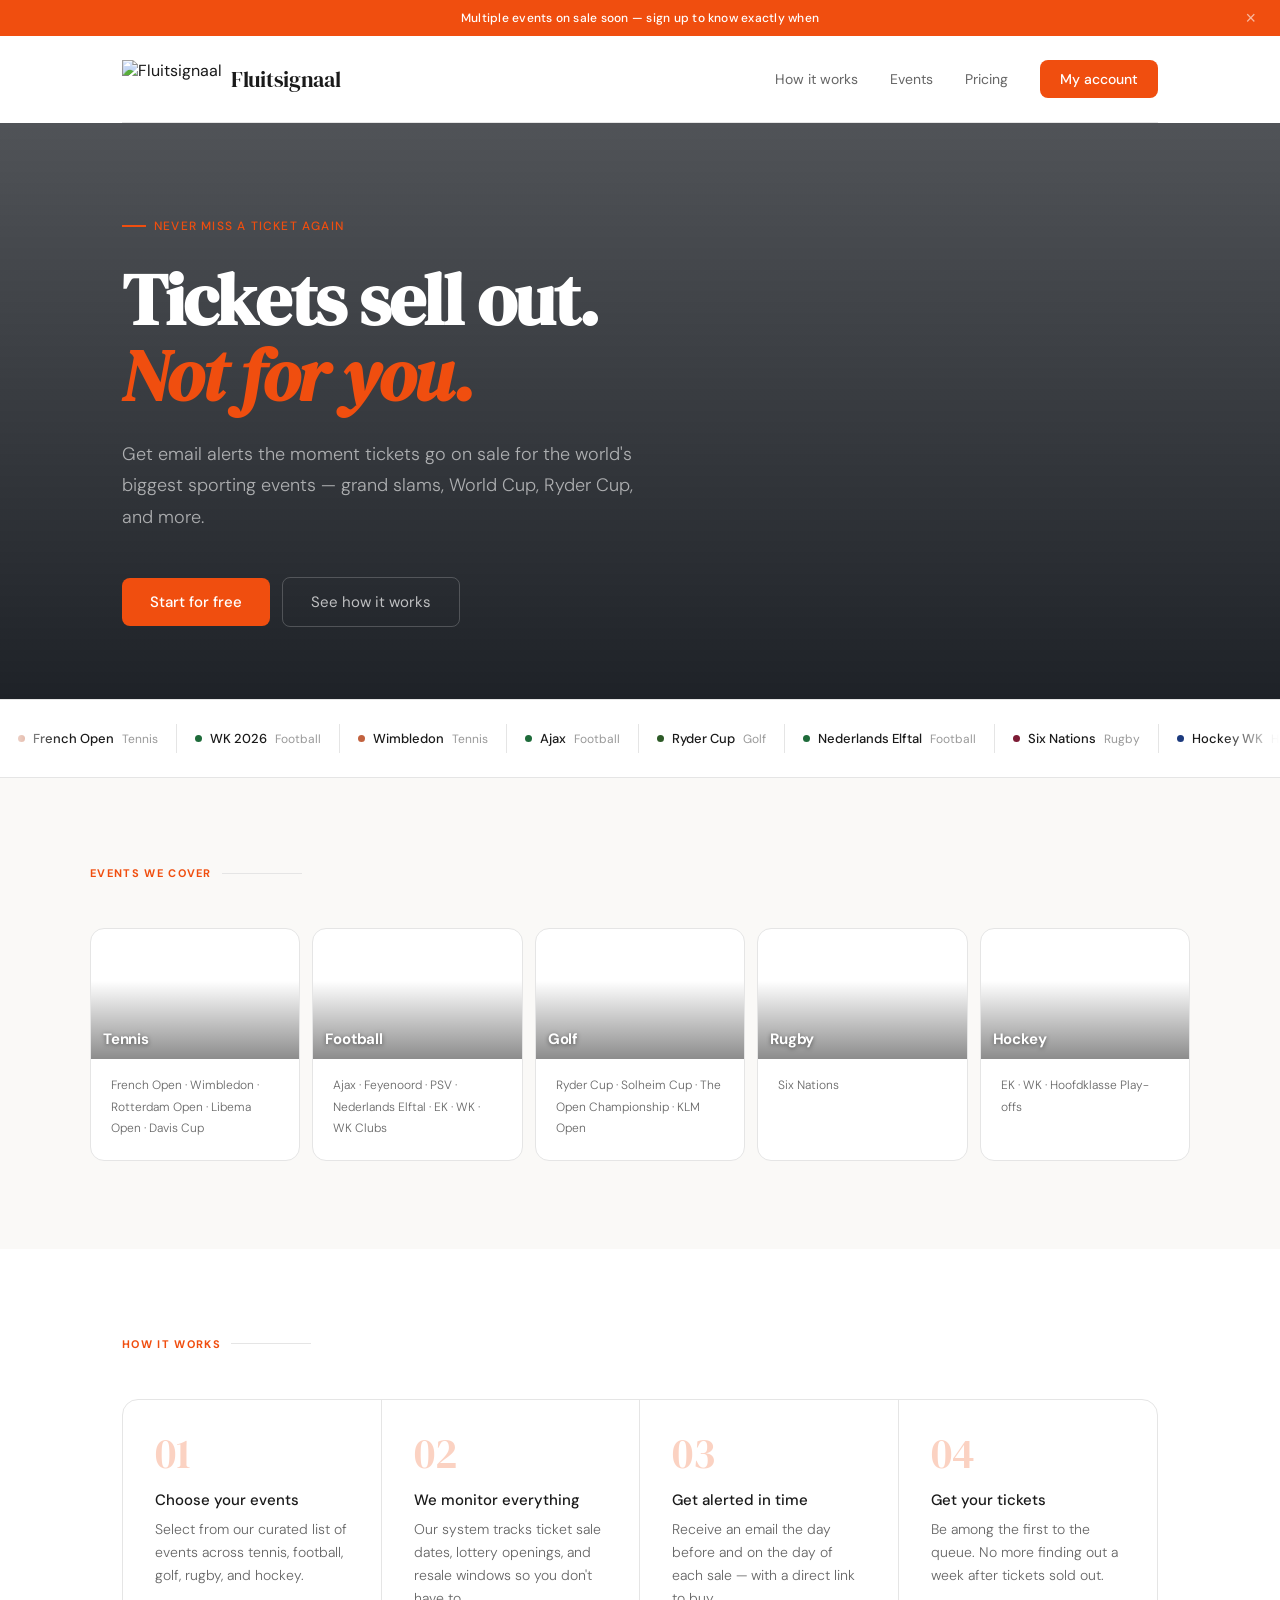
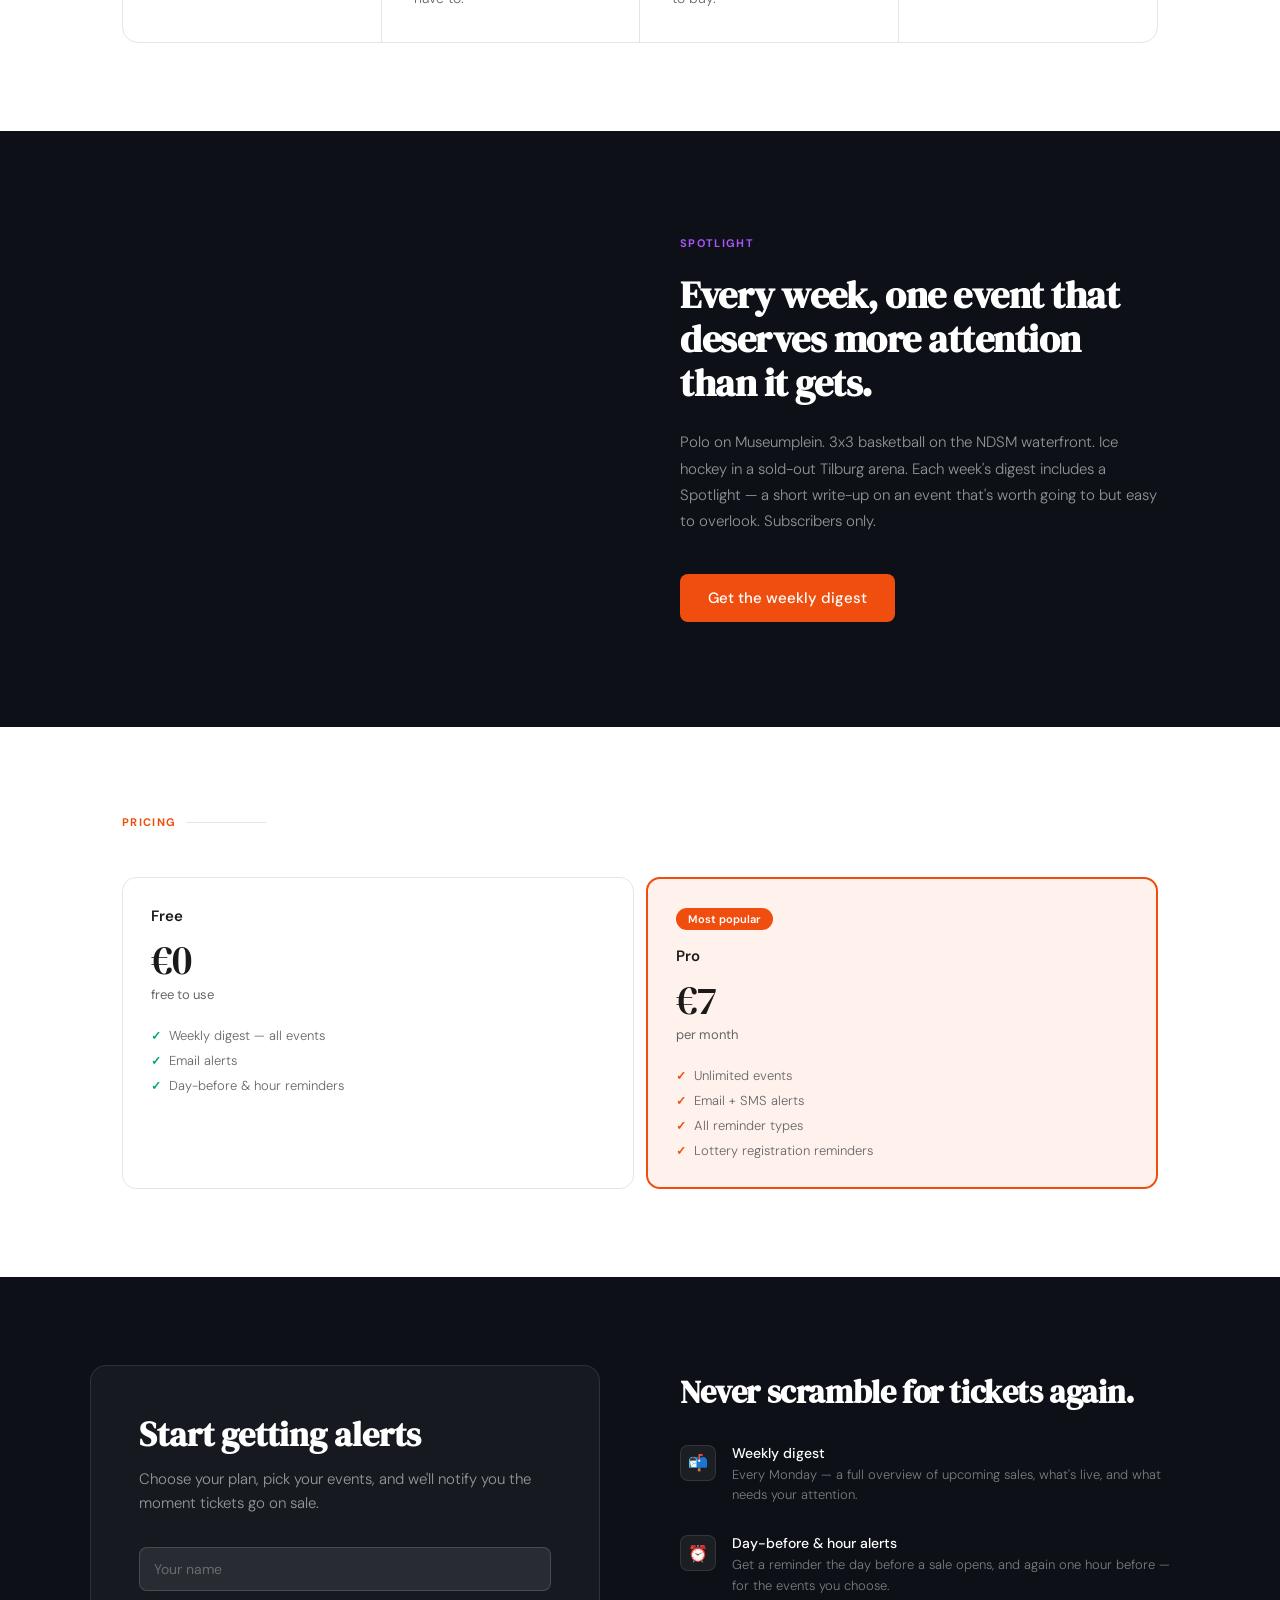
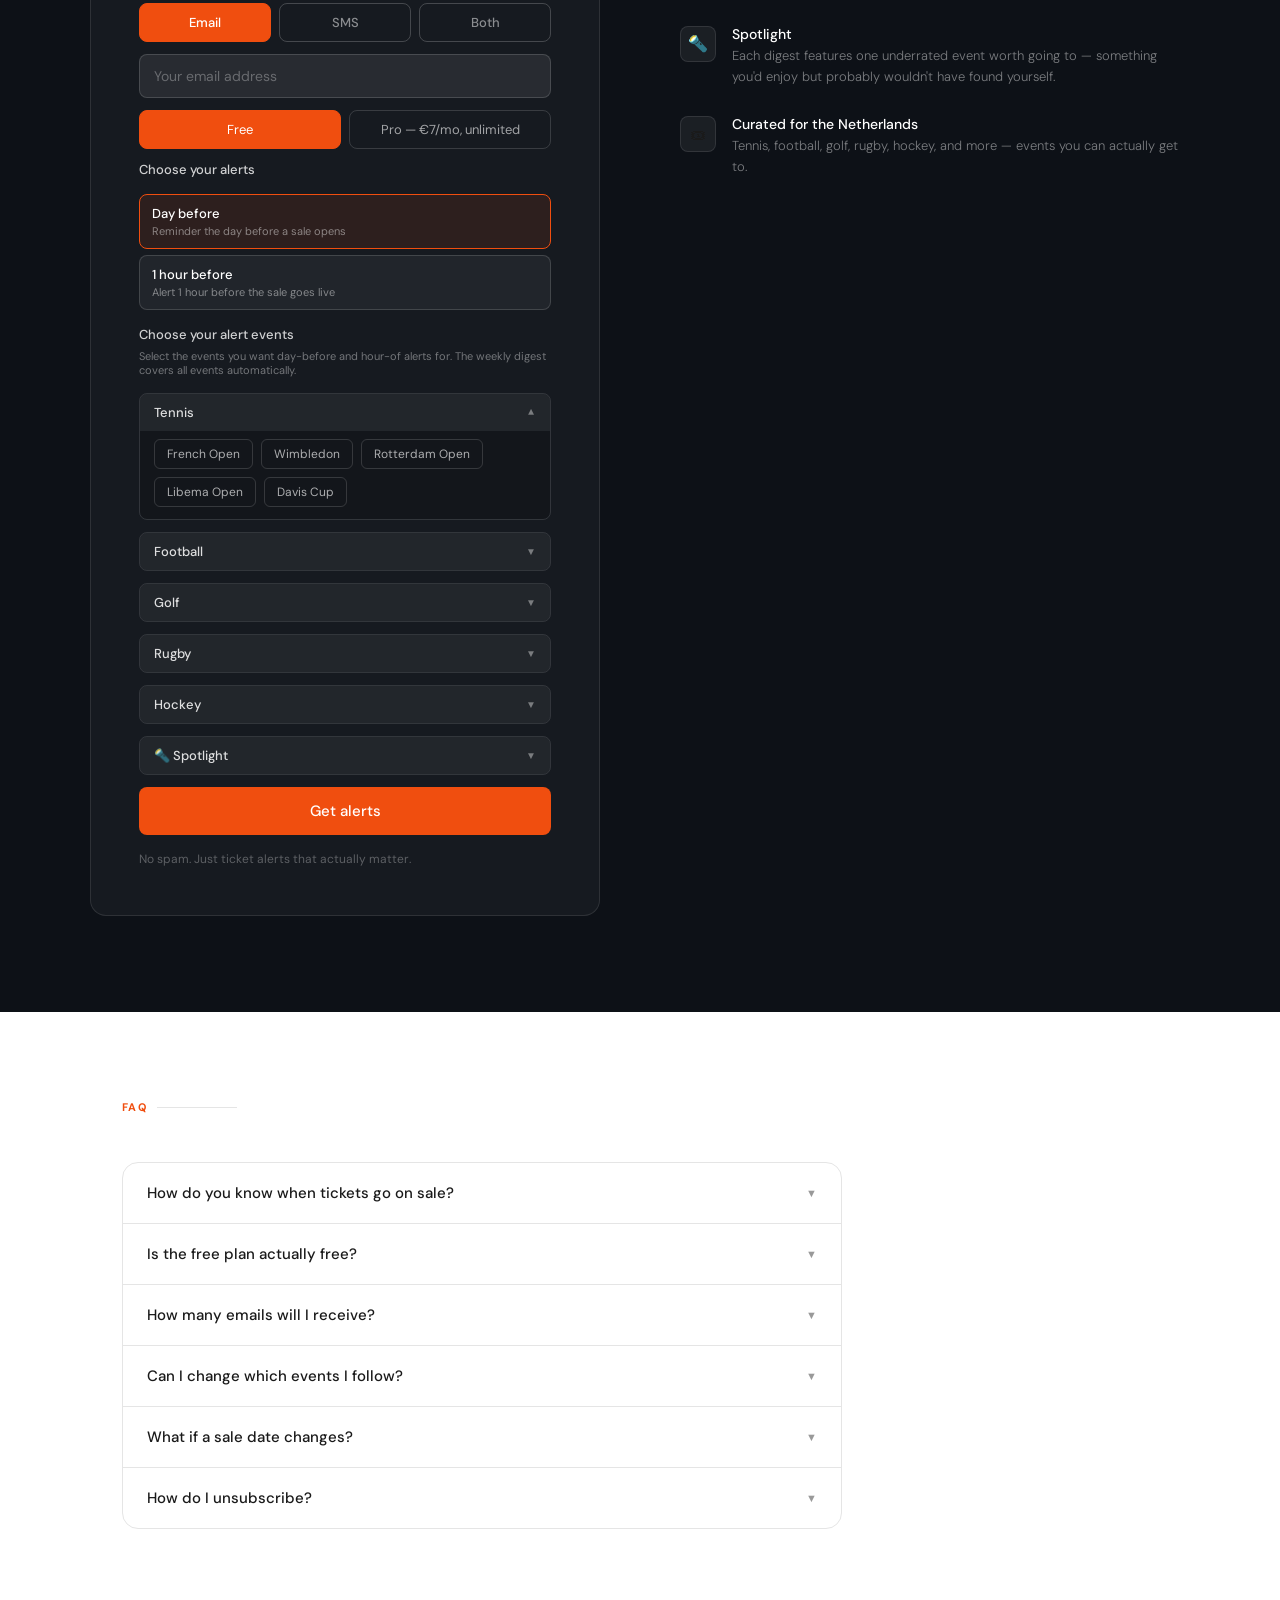
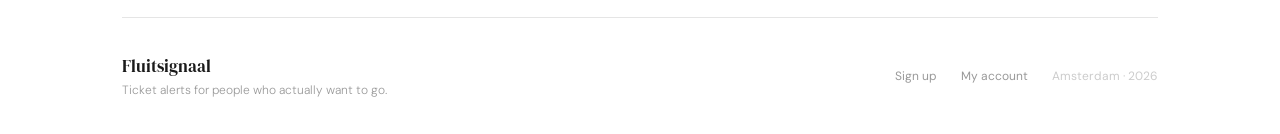
==== commit 7241ac88: "Add polo image to Spotlight section with two-column layout" ====
--- a/index.html
+++ b/index.html
@@ -166,11 +166,13 @@
     .sport-events { font-size: 12px; color: var(--muted); line-height: 1.8; font-weight: 300; }
 
     /* Spotlight teaser */
-    .spotlight-teaser { background: var(--dark); padding: 5.5rem 2rem; text-align: center; }
-    .spotlight-teaser-inner { max-width: 620px; margin: 0 auto; }
+    .spotlight-teaser { background: var(--dark); overflow: hidden; }
+    .spotlight-teaser-inner { max-width: 1100px; margin: 0 auto; display: grid; grid-template-columns: 1fr 1fr; gap: 5rem; padding: 5.5rem 2rem; align-items: center; }
+    .spotlight-teaser-img { border-radius: 14px; height: 420px; background-size: cover; background-position: center; flex-shrink: 0; }
     .spotlight-teaser-label { font-size: 11px; font-weight: 700; letter-spacing: 0.12em; text-transform: uppercase; color: #a855f7; margin-bottom: 1.5rem; }
-    .spotlight-teaser-title { font-family: 'DM Serif Display', serif; font-size: clamp(28px, 4vw, 42px); color: #fff; line-height: 1.15; letter-spacing: -0.5px; margin-bottom: 1.5rem; }
-    .spotlight-teaser-body { font-size: 16px; color: rgba(255,255,255,0.55); line-height: 1.75; font-weight: 300; margin-bottom: 2.5rem; }
+    .spotlight-teaser-title { font-family: 'DM Serif Display', serif; font-size: clamp(24px, 3vw, 38px); color: #fff; line-height: 1.15; letter-spacing: -0.5px; margin-bottom: 1.5rem; }
+    .spotlight-teaser-body { font-size: 15px; color: rgba(255,255,255,0.55); line-height: 1.75; font-weight: 300; margin-bottom: 2.5rem; }
+    @media (max-width: 767px) { .spotlight-teaser-inner { grid-template-columns: 1fr; gap: 2rem; padding: 3.5rem 1.25rem; } .spotlight-teaser-img { height: 240px; } }
 
     /* FAQ */
     .faq { padding: 5.5rem 0; }
@@ -405,10 +407,13 @@
 
 <section class="spotlight-teaser">
   <div class="spotlight-teaser-inner">
-    <div class="spotlight-teaser-label">Spotlight</div>
-    <h2 class="spotlight-teaser-title">Every week, one event that deserves more attention than it gets.</h2>
-    <p class="spotlight-teaser-body">Polo on Museumplein. 3x3 basketball on the NDSM waterfront. Ice hockey in a sold-out Tilburg arena. Each week's digest includes a Spotlight — a short write-up on an event that's worth going to but easy to overlook. Subscribers only.</p>
-    <button class="btn-primary" onclick="document.getElementById('signup-form').scrollIntoView({behavior:'smooth'})">Get the weekly digest</button>
+    <div class="spotlight-teaser-img" style="background-image: url('https://upload.wikimedia.org/wikipedia/commons/c/c7/Jaeger-LeCoultre_Polo_Masters_2013_-_31082013_-_Match_Legacy_vs_Jaeger-LeCoultre_Veytay_for_the_third_place_44.jpg')"></div>
+    <div>
+      <div class="spotlight-teaser-label">Spotlight</div>
+      <h2 class="spotlight-teaser-title">Every week, one event that deserves more attention than it gets.</h2>
+      <p class="spotlight-teaser-body">Polo on Museumplein. 3x3 basketball on the NDSM waterfront. Ice hockey in a sold-out Tilburg arena. Each week's digest includes a Spotlight — a short write-up on an event that's worth going to but easy to overlook. Subscribers only.</p>
+      <button class="btn-primary" onclick="document.getElementById('signup-form').scrollIntoView({behavior:'smooth'})">Get the weekly digest</button>
+    </div>
   </div>
 </section>
 
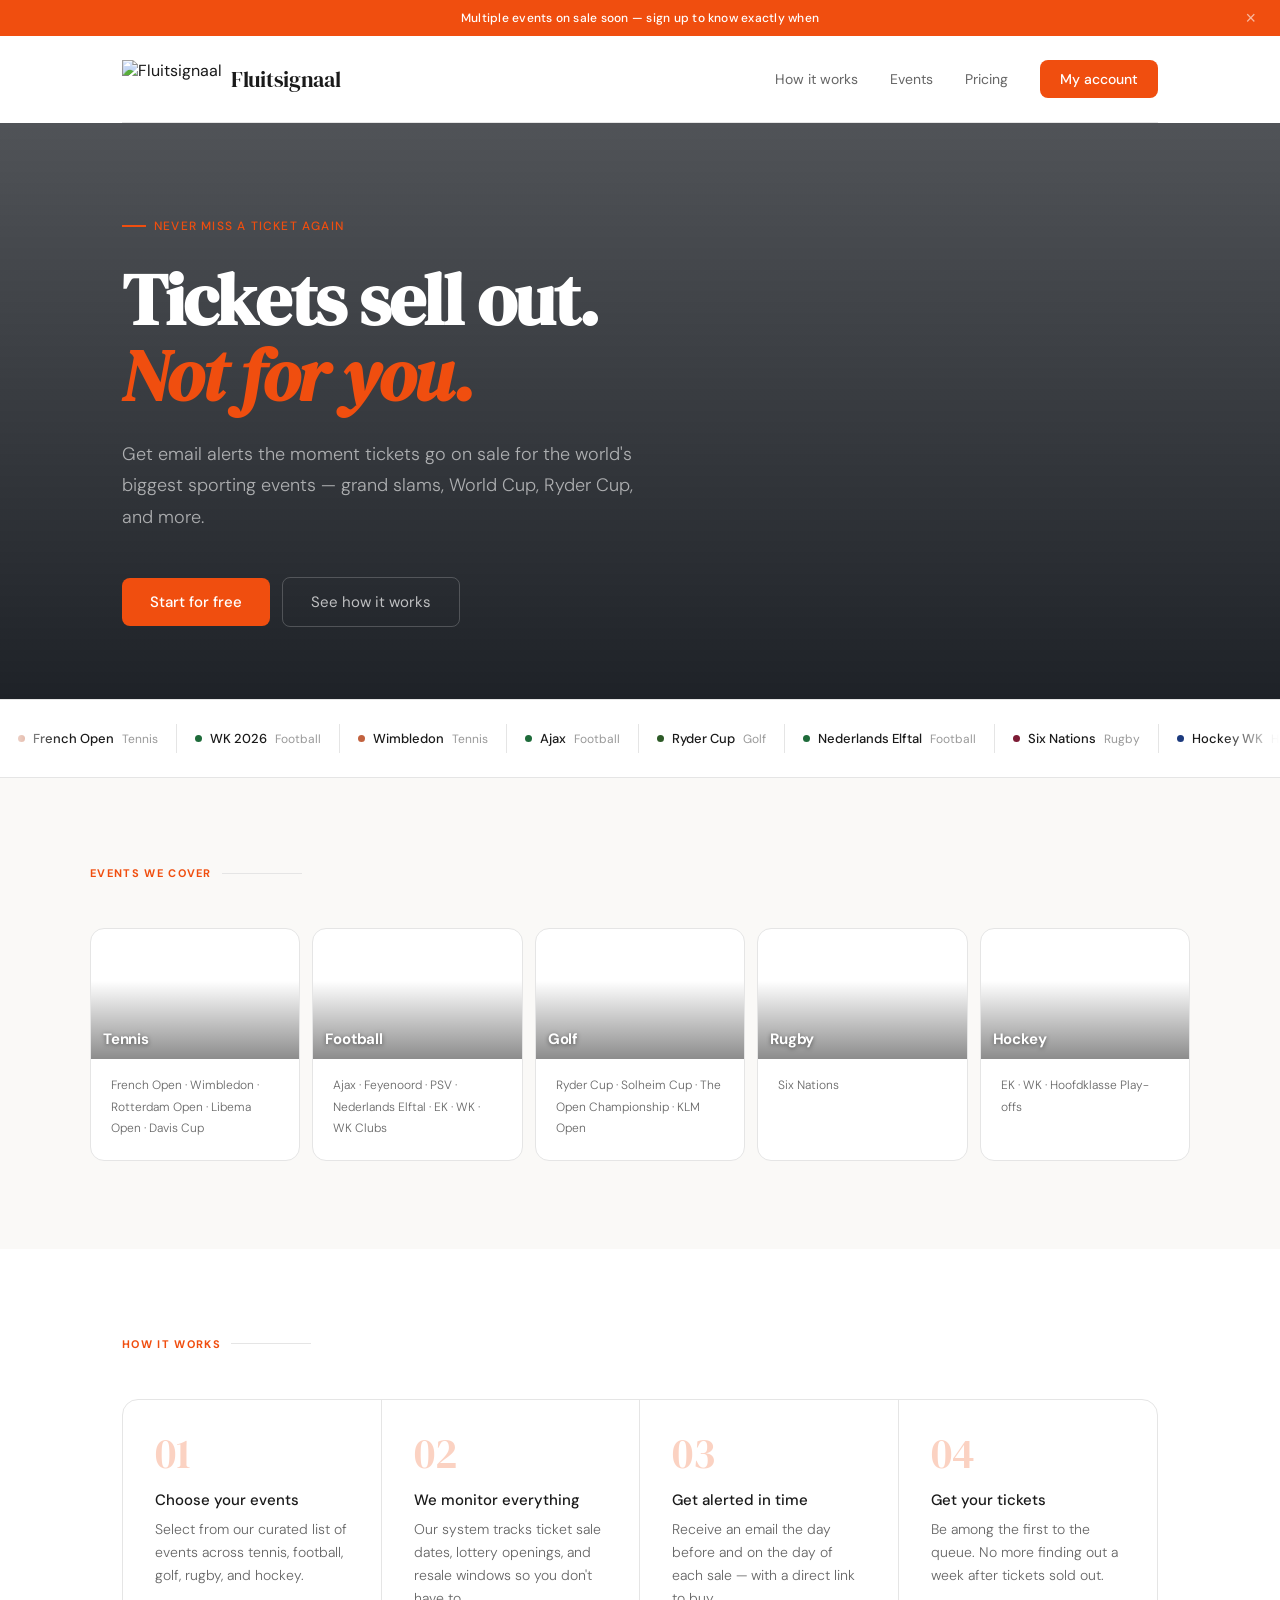
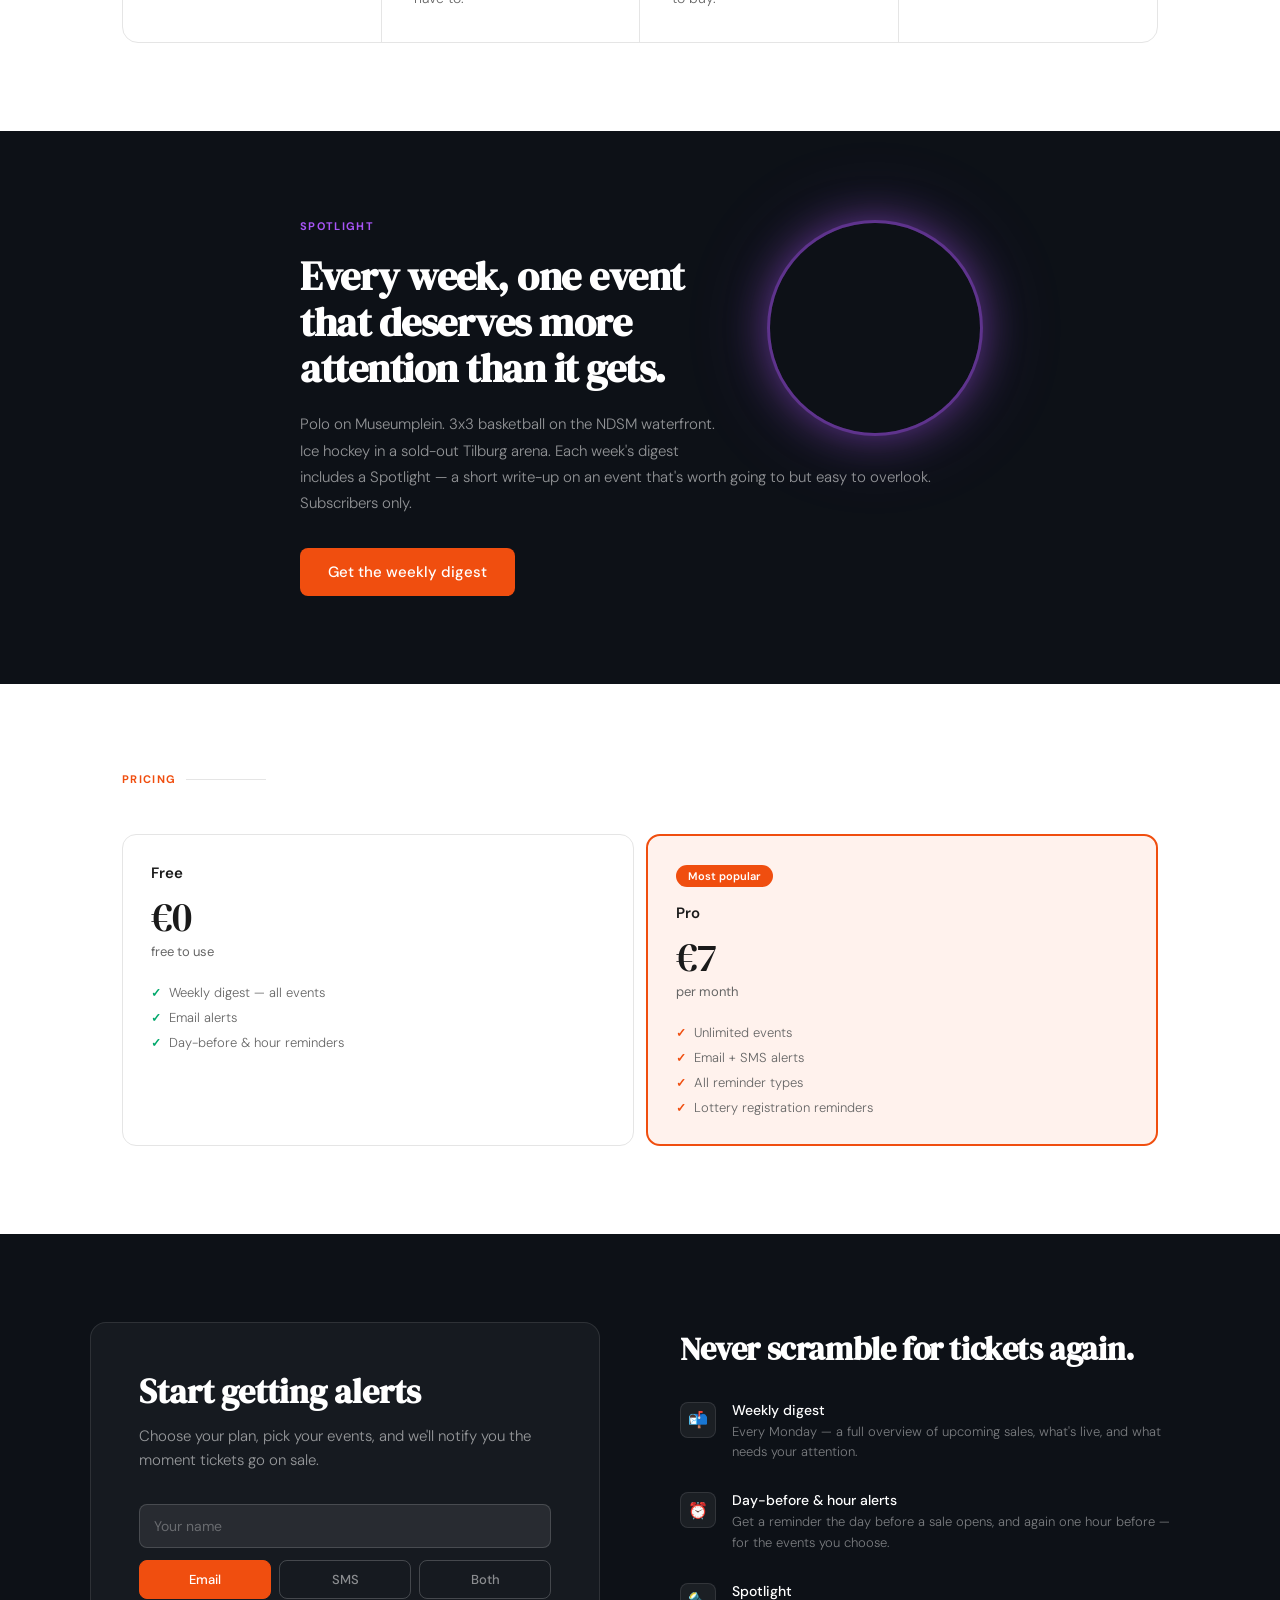
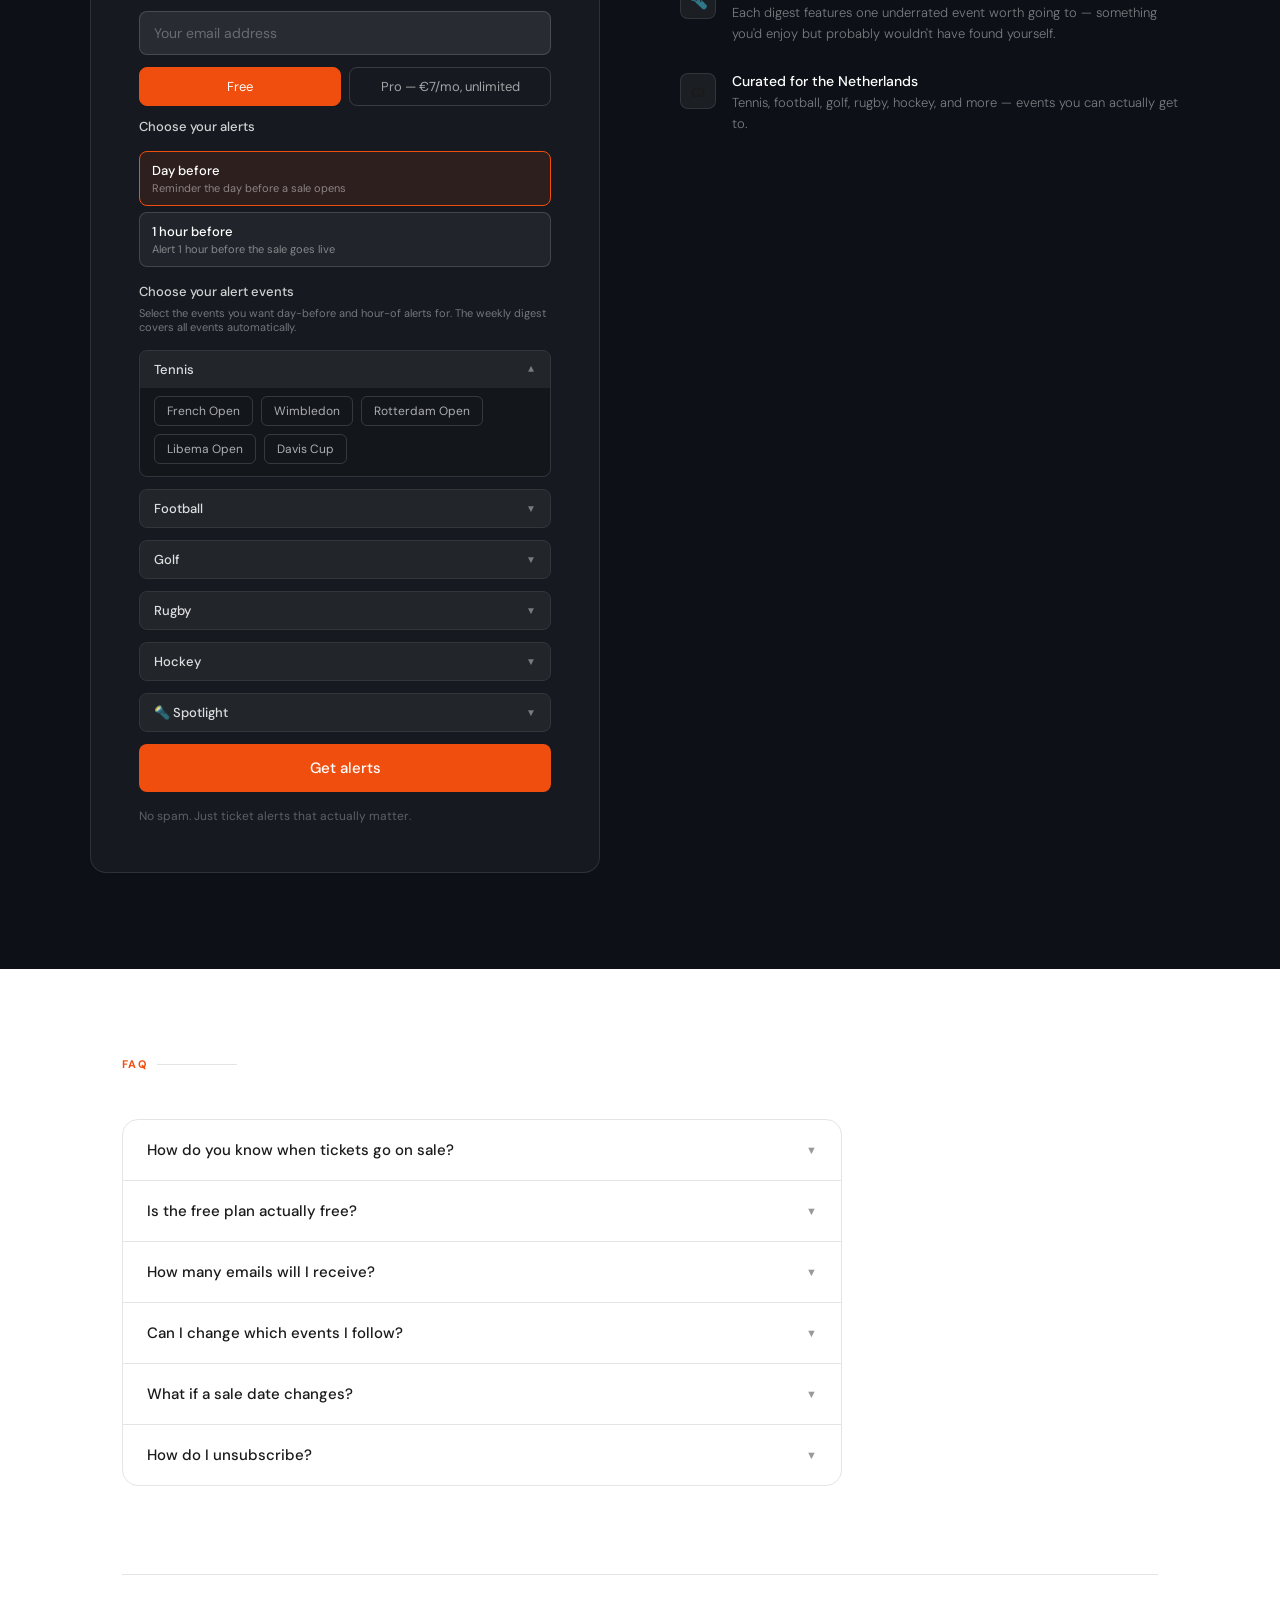
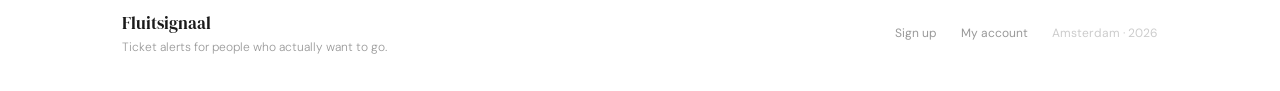
==== commit bf8de4b0: "Spotlight: circular 3x3 basketball image with purple glow, embedded in text" ====
--- a/index.html
+++ b/index.html
@@ -166,13 +166,18 @@
     .sport-events { font-size: 12px; color: var(--muted); line-height: 1.8; font-weight: 300; }
 
     /* Spotlight teaser */
-    .spotlight-teaser { background: var(--dark); overflow: hidden; }
-    .spotlight-teaser-inner { max-width: 1100px; margin: 0 auto; display: grid; grid-template-columns: 1fr 1fr; gap: 5rem; padding: 5.5rem 2rem; align-items: center; }
-    .spotlight-teaser-img { border-radius: 14px; height: 420px; background-size: cover; background-position: center; flex-shrink: 0; }
-    .spotlight-teaser-label { font-size: 11px; font-weight: 700; letter-spacing: 0.12em; text-transform: uppercase; color: #a855f7; margin-bottom: 1.5rem; }
-    .spotlight-teaser-title { font-family: 'DM Serif Display', serif; font-size: clamp(24px, 3vw, 38px); color: #fff; line-height: 1.15; letter-spacing: -0.5px; margin-bottom: 1.5rem; }
-    .spotlight-teaser-body { font-size: 15px; color: rgba(255,255,255,0.55); line-height: 1.75; font-weight: 300; margin-bottom: 2.5rem; }
-    @media (max-width: 767px) { .spotlight-teaser-inner { grid-template-columns: 1fr; gap: 2rem; padding: 3.5rem 1.25rem; } .spotlight-teaser-img { height: 240px; } }
+    .spotlight-teaser { background: var(--dark); padding: 5.5rem 2rem; }
+    .spotlight-teaser-inner { max-width: 680px; margin: 0 auto; }
+    .spotlight-teaser-img {
+      width: 210px; height: 210px; border-radius: 50%;
+      background-size: cover; background-position: center;
+      float: right; margin: 0.25rem 0 1.5rem 2.5rem; flex-shrink: 0;
+      box-shadow: 0 0 0 3px rgba(168,85,247,0.35), 0 0 40px rgba(168,85,247,0.5), 0 0 90px rgba(168,85,247,0.2);
+    }
+    .spotlight-teaser-label { font-size: 11px; font-weight: 700; letter-spacing: 0.12em; text-transform: uppercase; color: #a855f7; margin-bottom: 1.25rem; display: block; }
+    .spotlight-teaser-title { font-family: 'DM Serif Display', serif; font-size: clamp(26px, 3.5vw, 40px); color: #fff; line-height: 1.15; letter-spacing: -0.5px; margin-bottom: 1.25rem; }
+    .spotlight-teaser-body { font-size: 15px; color: rgba(255,255,255,0.55); line-height: 1.75; font-weight: 300; margin-bottom: 2rem; }
+    @media (max-width: 767px) { .spotlight-teaser { padding: 3.5rem 1.25rem; } .spotlight-teaser-img { float: none; display: block; margin: 0 auto 2rem; width: 160px; height: 160px; } }
 
     /* FAQ */
     .faq { padding: 5.5rem 0; }
@@ -407,13 +412,11 @@
 
 <section class="spotlight-teaser">
   <div class="spotlight-teaser-inner">
-    <div class="spotlight-teaser-img" style="background-image: url('https://upload.wikimedia.org/wikipedia/commons/c/c7/Jaeger-LeCoultre_Polo_Masters_2013_-_31082013_-_Match_Legacy_vs_Jaeger-LeCoultre_Veytay_for_the_third_place_44.jpg')"></div>
-    <div>
-      <div class="spotlight-teaser-label">Spotlight</div>
-      <h2 class="spotlight-teaser-title">Every week, one event that deserves more attention than it gets.</h2>
-      <p class="spotlight-teaser-body">Polo on Museumplein. 3x3 basketball on the NDSM waterfront. Ice hockey in a sold-out Tilburg arena. Each week's digest includes a Spotlight — a short write-up on an event that's worth going to but easy to overlook. Subscribers only.</p>
-      <button class="btn-primary" onclick="document.getElementById('signup-form').scrollIntoView({behavior:'smooth'})">Get the weekly digest</button>
-    </div>
+    <div class="spotlight-teaser-img" style="background-image: url('https://upload.wikimedia.org/wikipedia/commons/2/22/3x3basketball.jpg')"></div>
+    <div class="spotlight-teaser-label">Spotlight</div>
+    <h2 class="spotlight-teaser-title">Every week, one event that deserves more attention than it gets.</h2>
+    <p class="spotlight-teaser-body">Polo on Museumplein. 3x3 basketball on the NDSM waterfront. Ice hockey in a sold-out Tilburg arena. Each week's digest includes a Spotlight — a short write-up on an event that's worth going to but easy to overlook. Subscribers only.</p>
+    <button class="btn-primary" onclick="document.getElementById('signup-form').scrollIntoView({behavior:'smooth'})">Get the weekly digest</button>
   </div>
 </section>
 
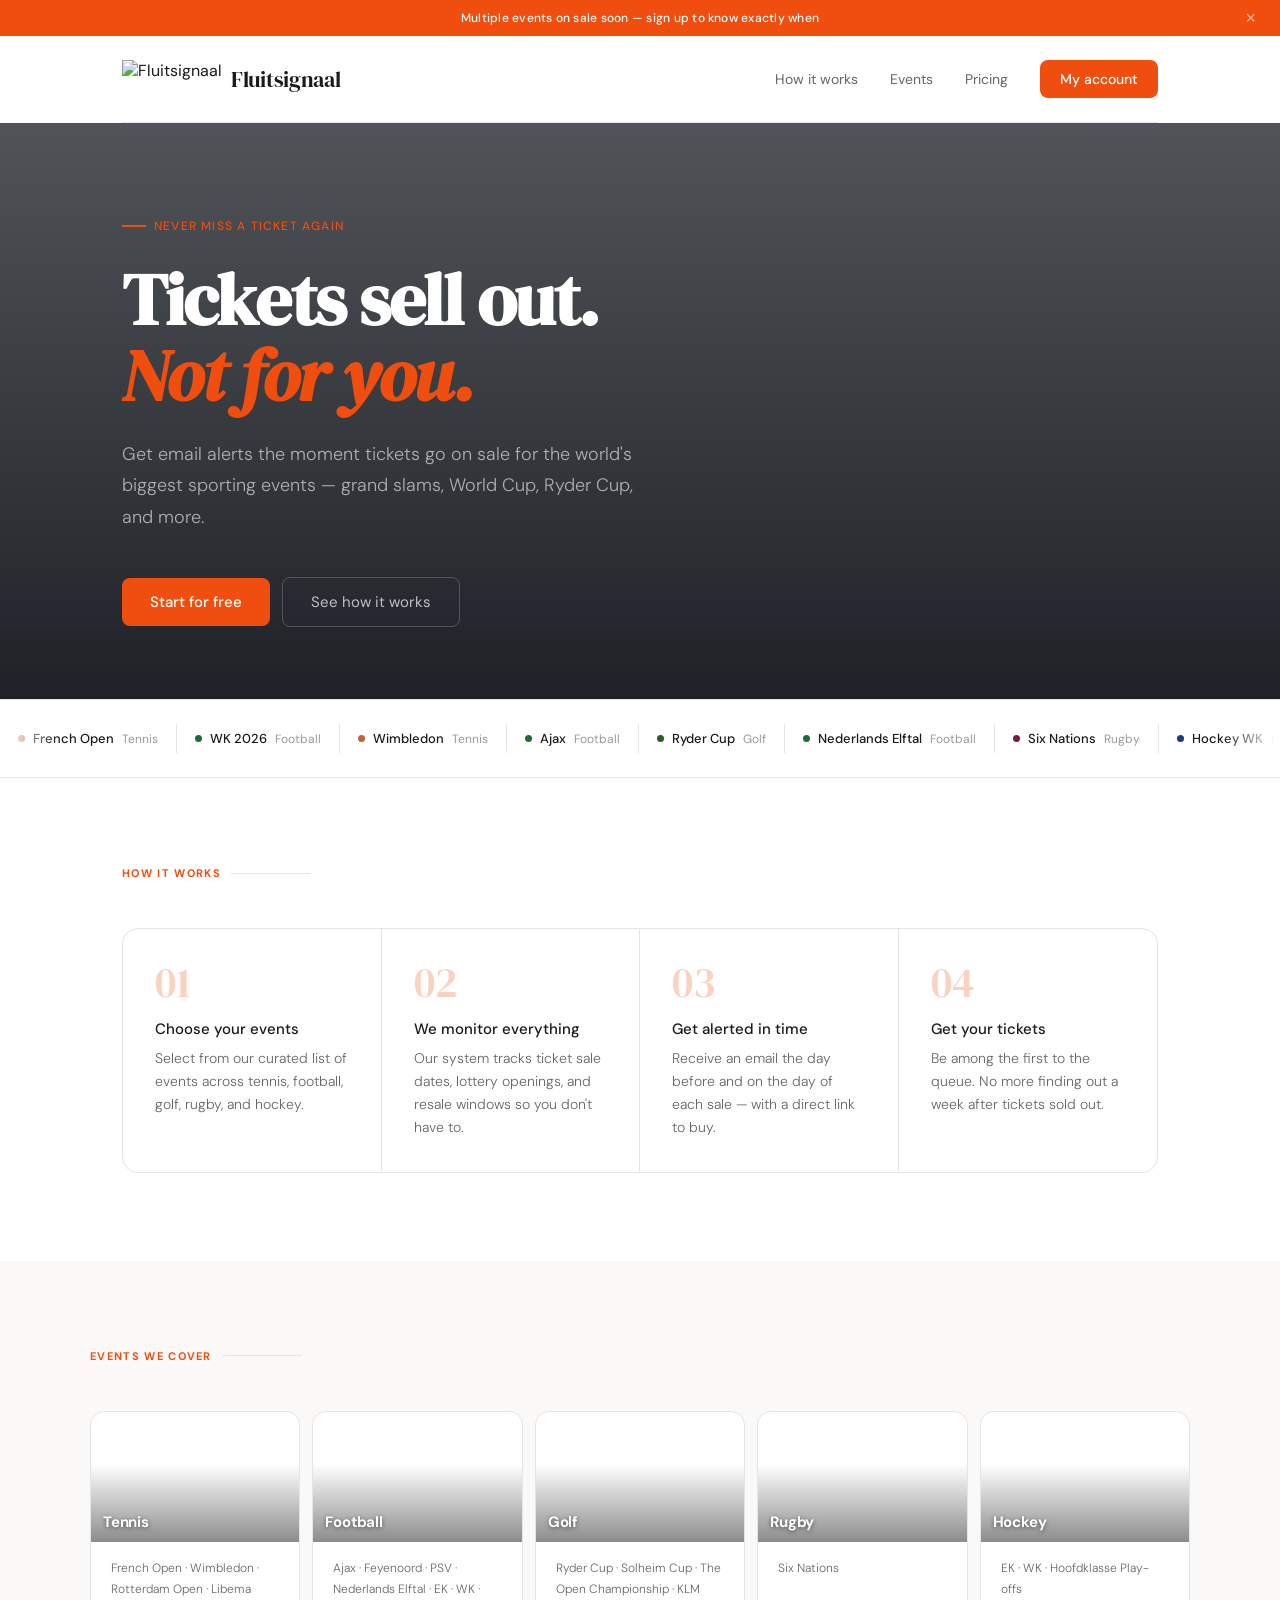
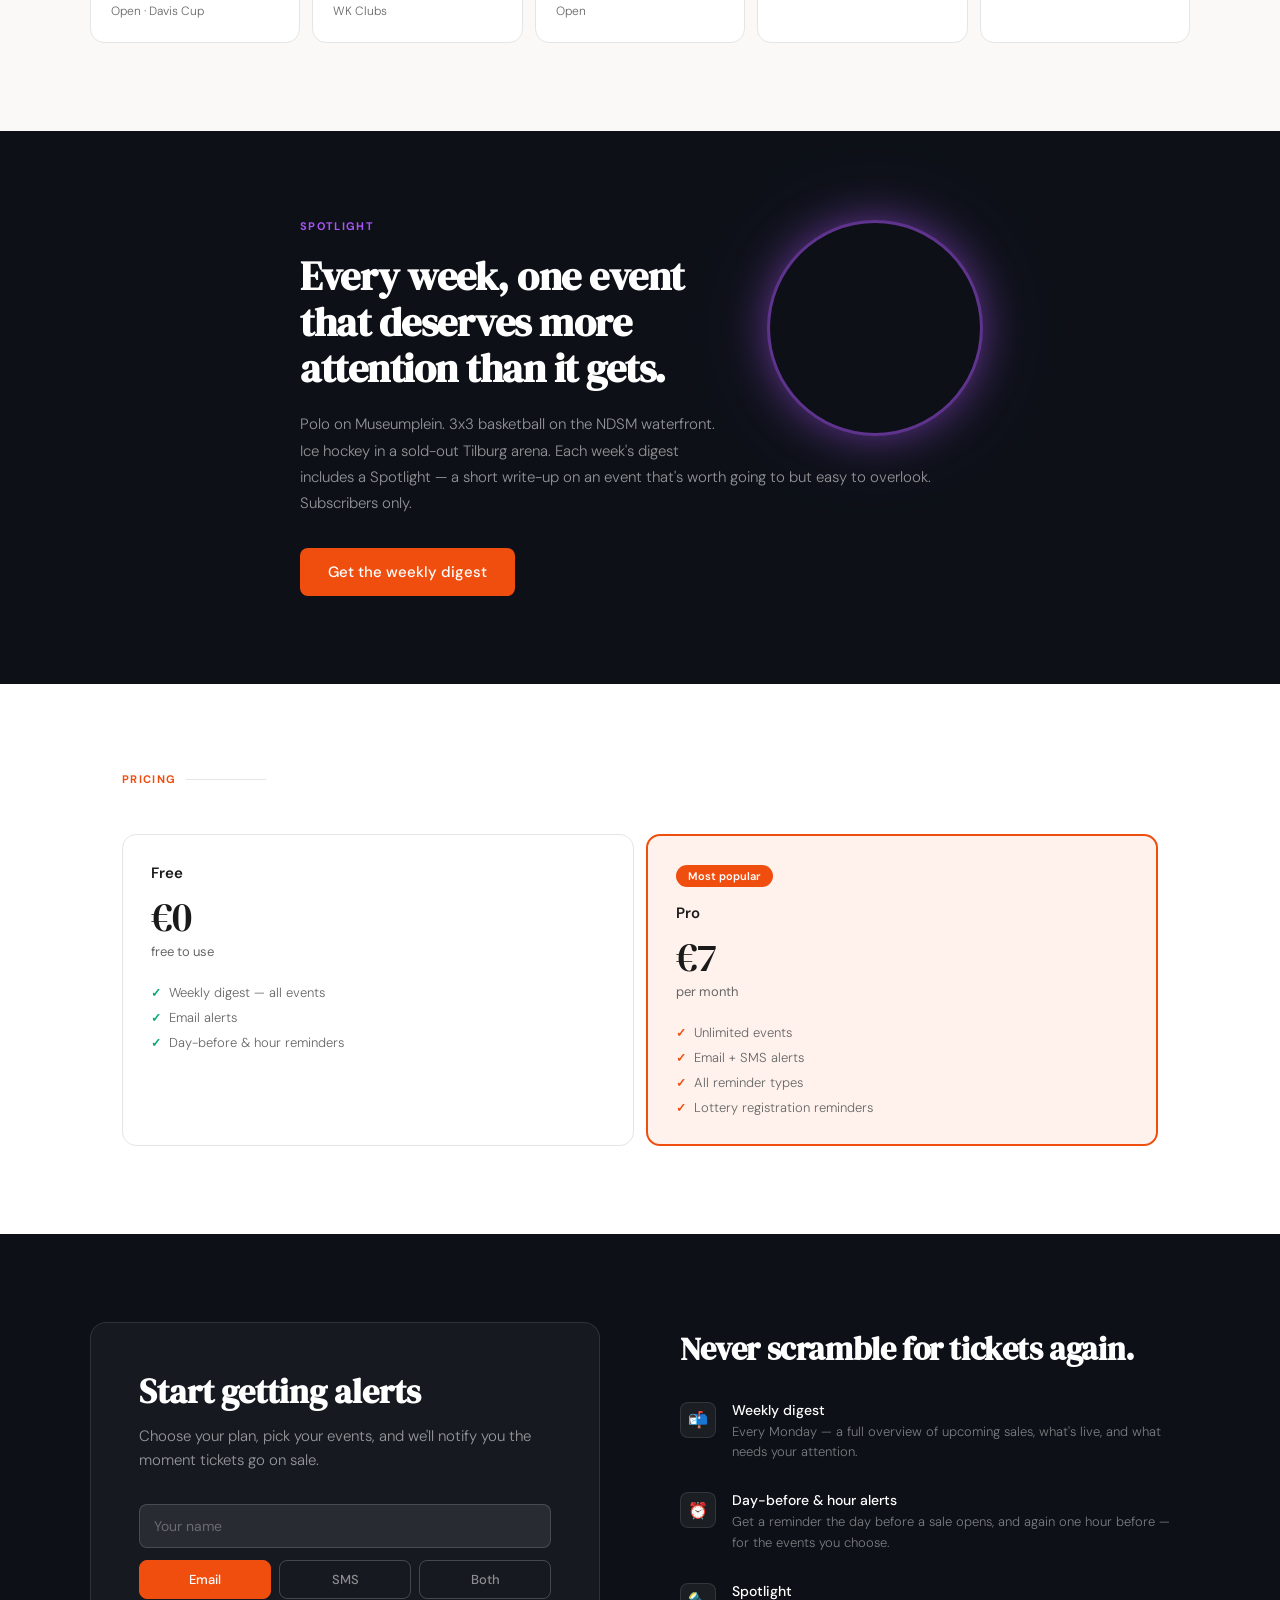
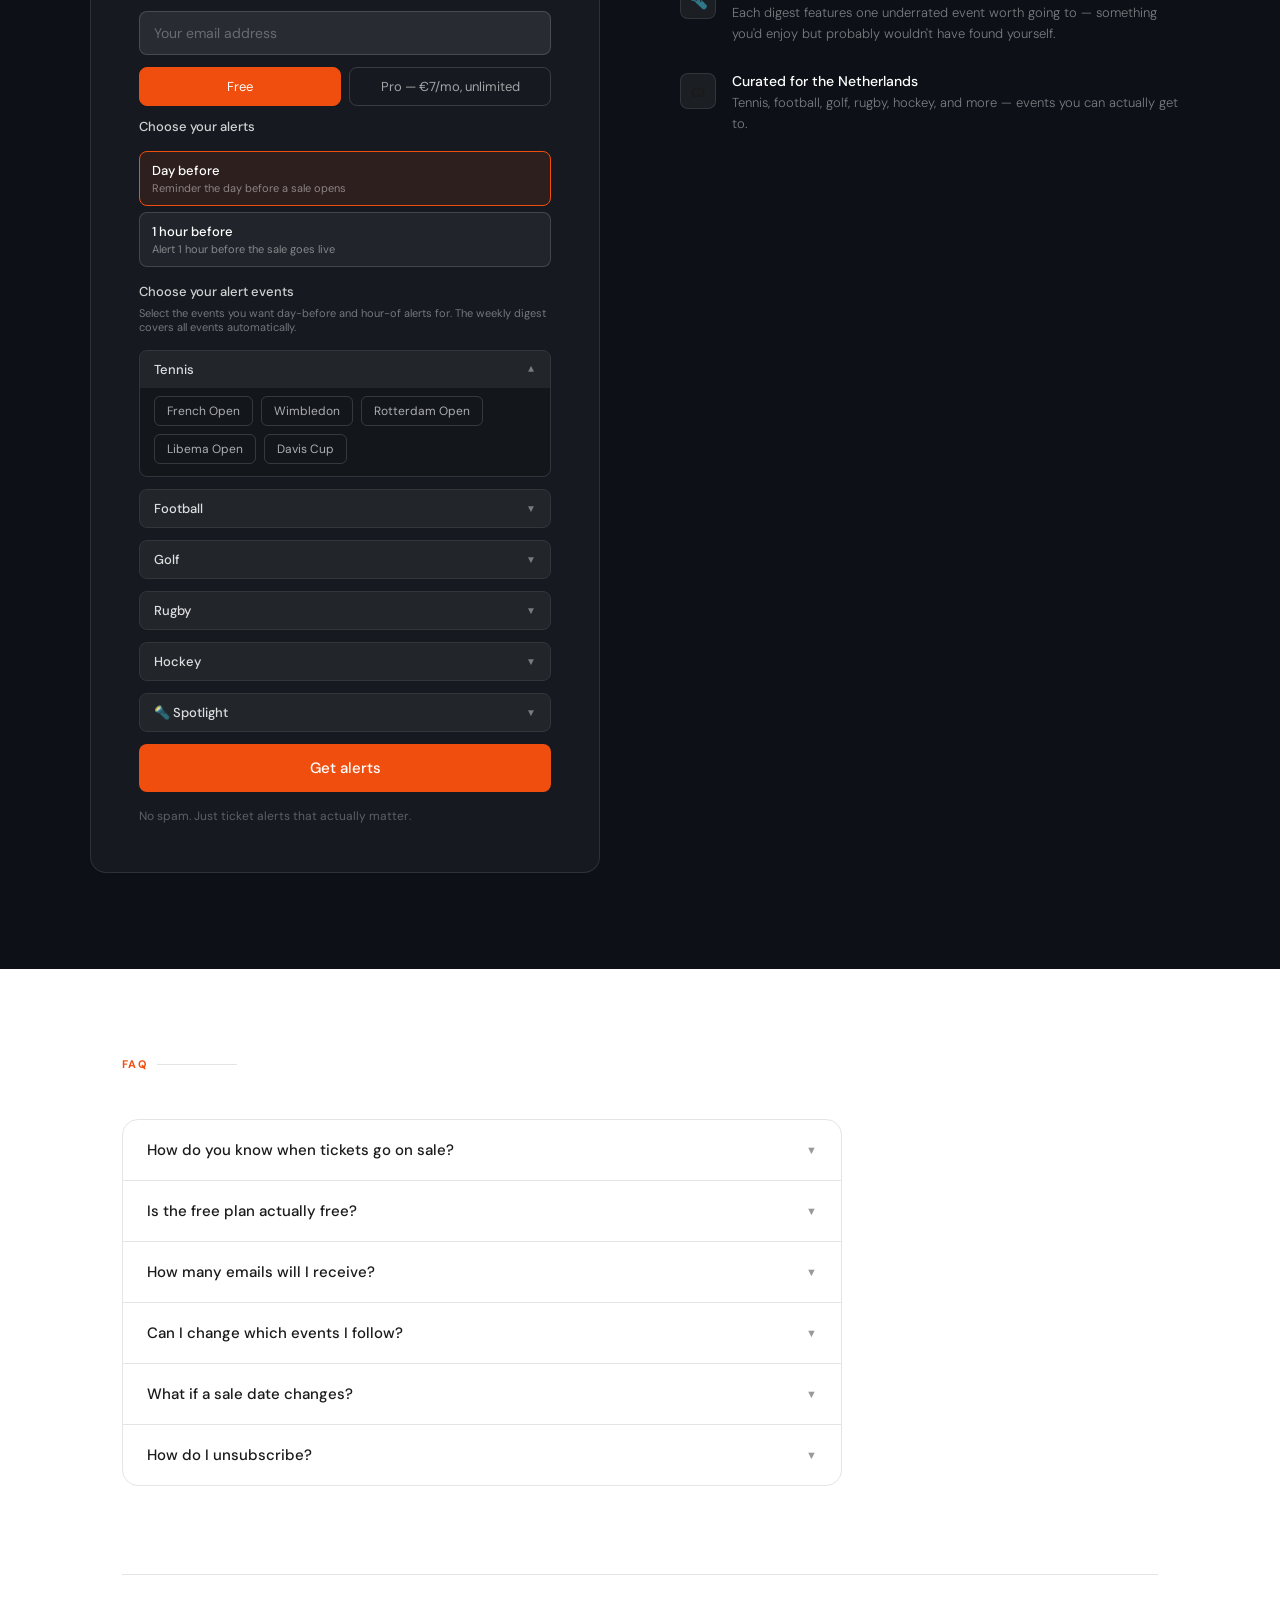
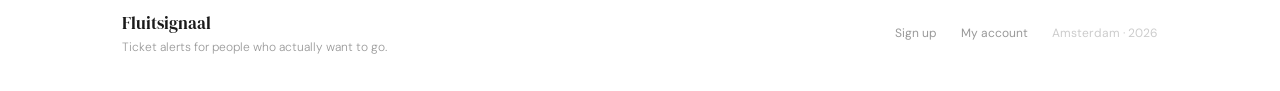
==== commit 1f245b02: "Swap How it works and Events sections" ====
--- a/index.html
+++ b/index.html
@@ -360,44 +360,6 @@
 </div>
 <div class="divider"></div>
 
-<section class="sports" id="sports">
-  <div class="sports-inner">
-    <p class="section-label">Events we cover</p>
-    <div class="sports-grid">
-      <div class="sport-card tennis">
-        <div class="sport-img" style="background-image:url('https://upload.wikimedia.org/wikipedia/commons/a/af/Wimbledon_court_No._1.JPG')">
-          <div class="sport-img-label">Tennis</div>
-        </div>
-        <div class="sport-card-body"><div class="sport-events">French Open · Wimbledon · Rotterdam Open · Libema Open · Davis Cup</div></div>
-      </div>
-      <div class="sport-card football">
-        <div class="sport-img" style="background-image:url('https://upload.wikimedia.org/wikipedia/commons/5/5a/Olympic_Stadium_Soccer.JPG')">
-          <div class="sport-img-label">Football</div>
-        </div>
-        <div class="sport-card-body"><div class="sport-events">Ajax · Feyenoord · PSV · Nederlands Elftal · EK · WK · WK Clubs</div></div>
-      </div>
-      <div class="sport-card golf">
-        <div class="sport-img" style="background-image:url('https://images.unsplash.com/photo-1587174486073-ae5e5cff23aa?w=800&q=80')">
-          <div class="sport-img-label">Golf</div>
-        </div>
-        <div class="sport-card-body"><div class="sport-events">Ryder Cup · Solheim Cup · The Open Championship · KLM Open</div></div>
-      </div>
-      <div class="sport-card rugby">
-        <div class="sport-img" style="background-image:url('https://upload.wikimedia.org/wikipedia/commons/0/08/2023_Rugby_World_Cup_Australia_vs_Georgia_%284%29.jpg')">
-          <div class="sport-img-label">Rugby</div>
-        </div>
-        <div class="sport-card-body"><div class="sport-events">Six Nations</div></div>
-      </div>
-      <div class="sport-card hockey">
-        <div class="sport-img" style="background-image:url('https://upload.wikimedia.org/wikipedia/commons/2/2d/Match_Hockey_Grande_Bretagne_x_Espagne_Jeux_Olympiques_2024_Terrain_1_Stade_Yves_Manoir_-_Colombes_%28FR92%29_-_2024-07-27_-_28.jpg')">
-          <div class="sport-img-label">Hockey</div>
-        </div>
-        <div class="sport-card-body"><div class="sport-events">EK · WK · Hoofdklasse Play-offs</div></div>
-      </div>
-    </div>
-  </div>
-</section>
-
 <div class="site">
   <section class="how" id="how">
     <p class="section-label">How it works</p>
@@ -409,6 +371,44 @@
     </div>
   </section>
 </div>
+
+<section class="sports" id="sports">
+  <div class="sports-inner">
+    <p class="section-label">Events we cover</p>
+    <div class="sports-grid">
+      <div class="sport-card tennis">
+        <div class="sport-img" style="background-image:url('https://upload.wikimedia.org/wikipedia/commons/a/af/Wimbledon_court_No._1.JPG')">
+          <div class="sport-img-label">Tennis</div>
+        </div>
+        <div class="sport-card-body"><div class="sport-events">French Open · Wimbledon · Rotterdam Open · Libema Open · Davis Cup</div></div>
+      </div>
+      <div class="sport-card football">
+        <div class="sport-img" style="background-image:url('https://upload.wikimedia.org/wikipedia/commons/5/5a/Olympic_Stadium_Soccer.JPG')">
+          <div class="sport-img-label">Football</div>
+        </div>
+        <div class="sport-card-body"><div class="sport-events">Ajax · Feyenoord · PSV · Nederlands Elftal · EK · WK · WK Clubs</div></div>
+      </div>
+      <div class="sport-card golf">
+        <div class="sport-img" style="background-image:url('https://images.unsplash.com/photo-1587174486073-ae5e5cff23aa?w=800&q=80')">
+          <div class="sport-img-label">Golf</div>
+        </div>
+        <div class="sport-card-body"><div class="sport-events">Ryder Cup · Solheim Cup · The Open Championship · KLM Open</div></div>
+      </div>
+      <div class="sport-card rugby">
+        <div class="sport-img" style="background-image:url('https://upload.wikimedia.org/wikipedia/commons/0/08/2023_Rugby_World_Cup_Australia_vs_Georgia_%284%29.jpg')">
+          <div class="sport-img-label">Rugby</div>
+        </div>
+        <div class="sport-card-body"><div class="sport-events">Six Nations</div></div>
+      </div>
+      <div class="sport-card hockey">
+        <div class="sport-img" style="background-image:url('https://upload.wikimedia.org/wikipedia/commons/2/2d/Match_Hockey_Grande_Bretagne_x_Espagne_Jeux_Olympiques_2024_Terrain_1_Stade_Yves_Manoir_-_Colombes_%28FR92%29_-_2024-07-27_-_28.jpg')">
+          <div class="sport-img-label">Hockey</div>
+        </div>
+        <div class="sport-card-body"><div class="sport-events">EK · WK · Hoofdklasse Play-offs</div></div>
+      </div>
+    </div>
+  </div>
+</section>
 
 <section class="spotlight-teaser">
   <div class="spotlight-teaser-inner">
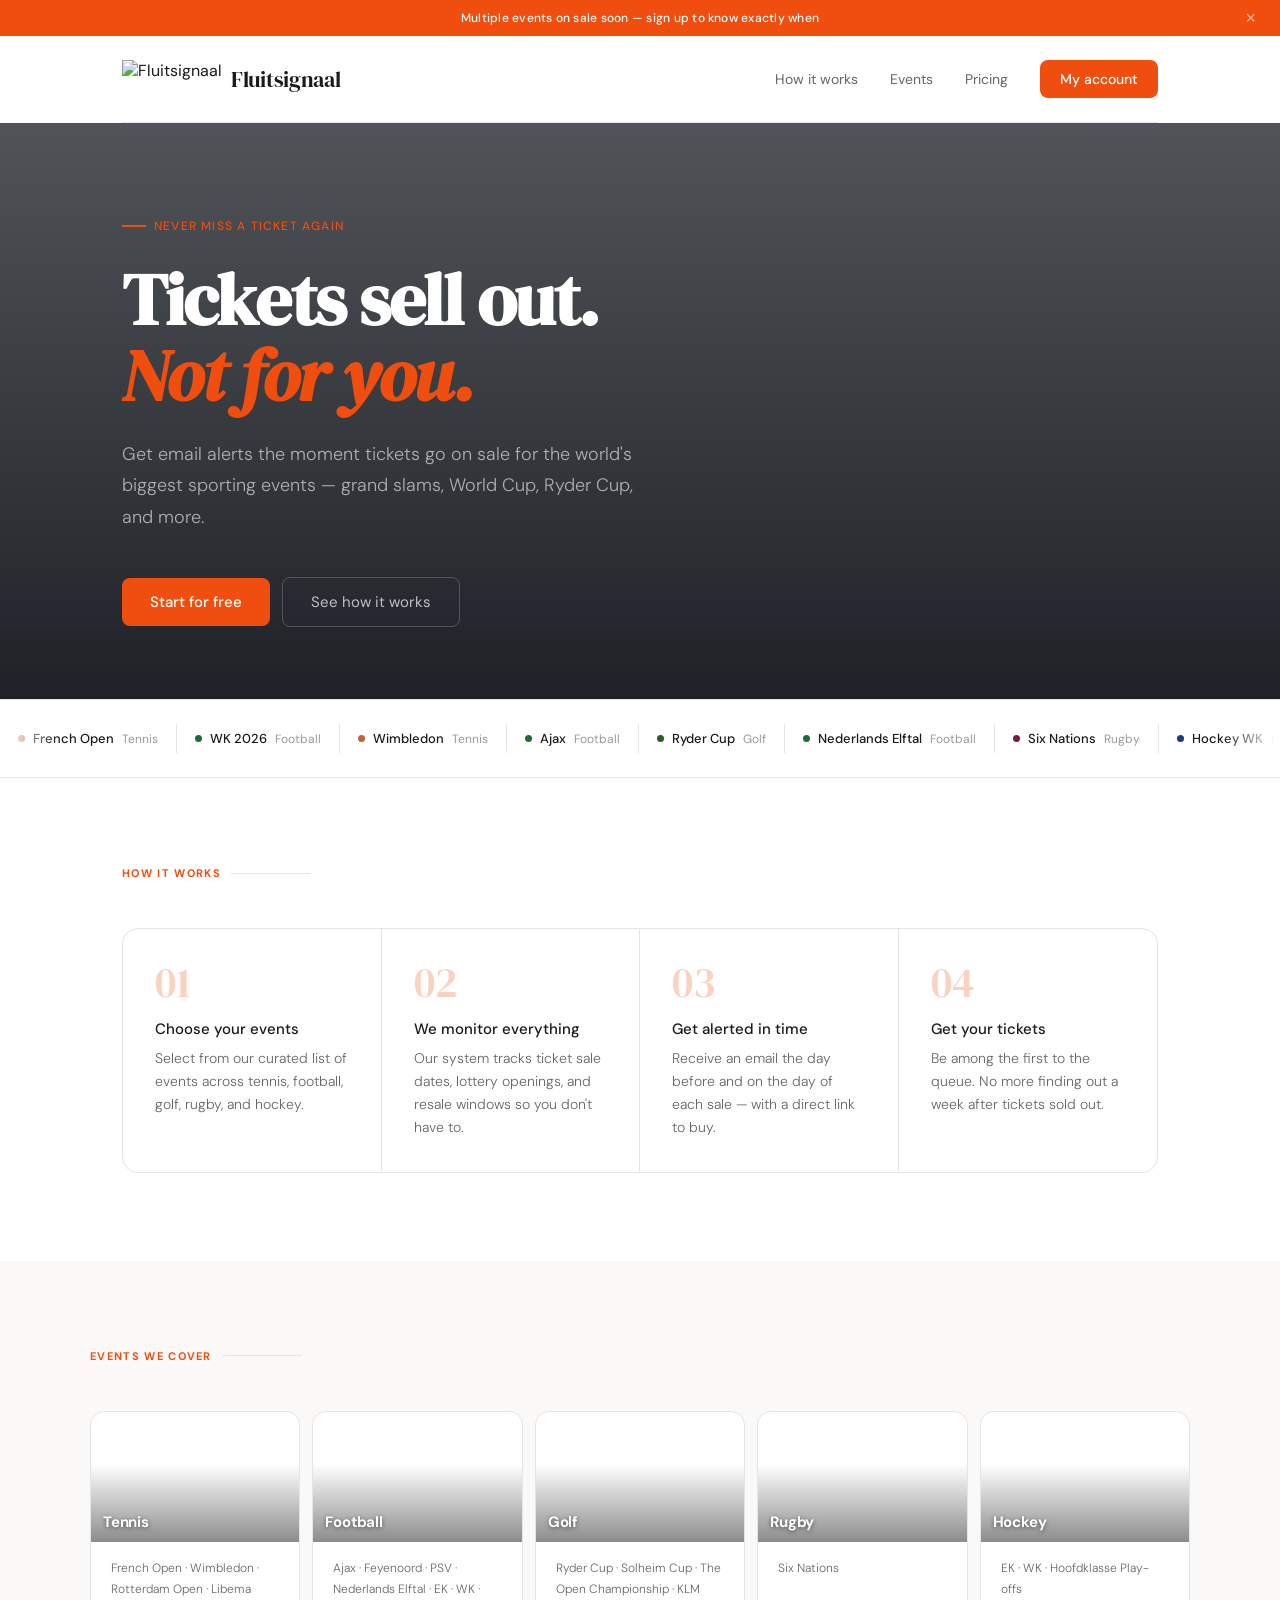
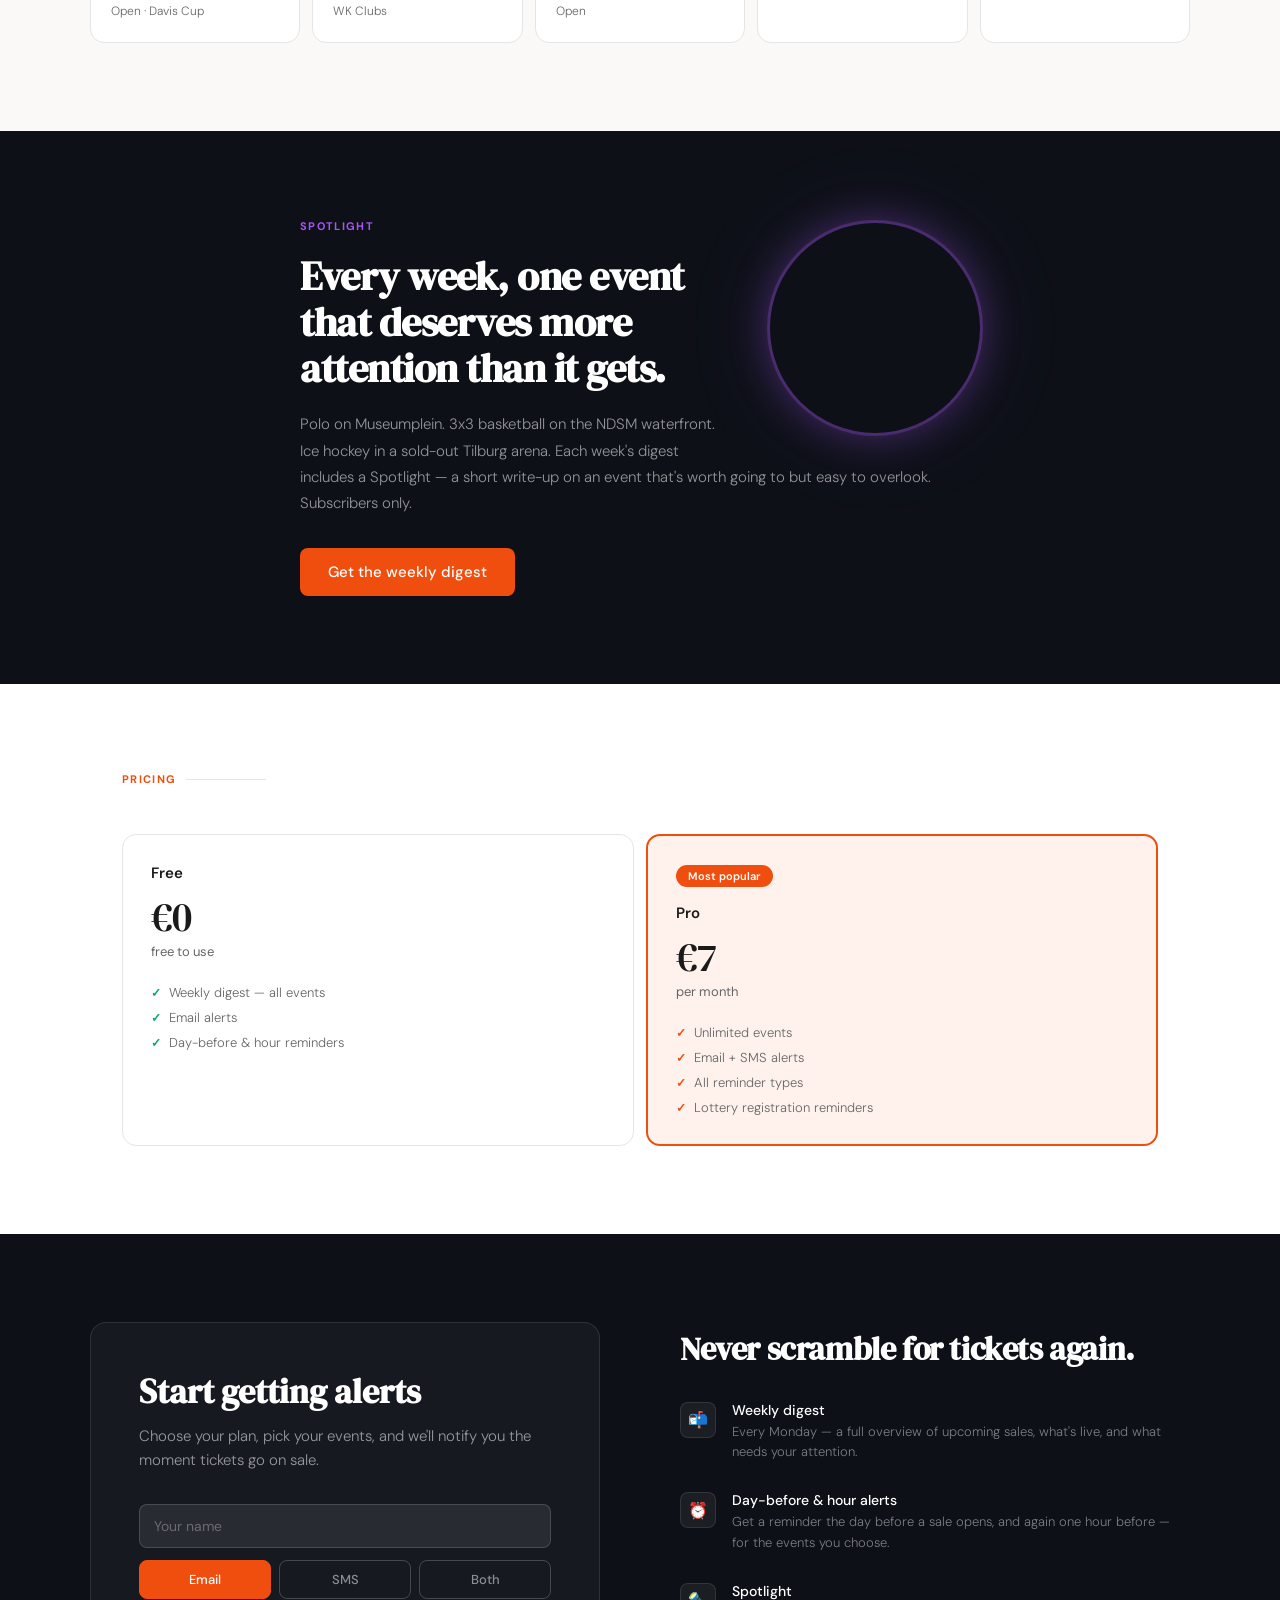
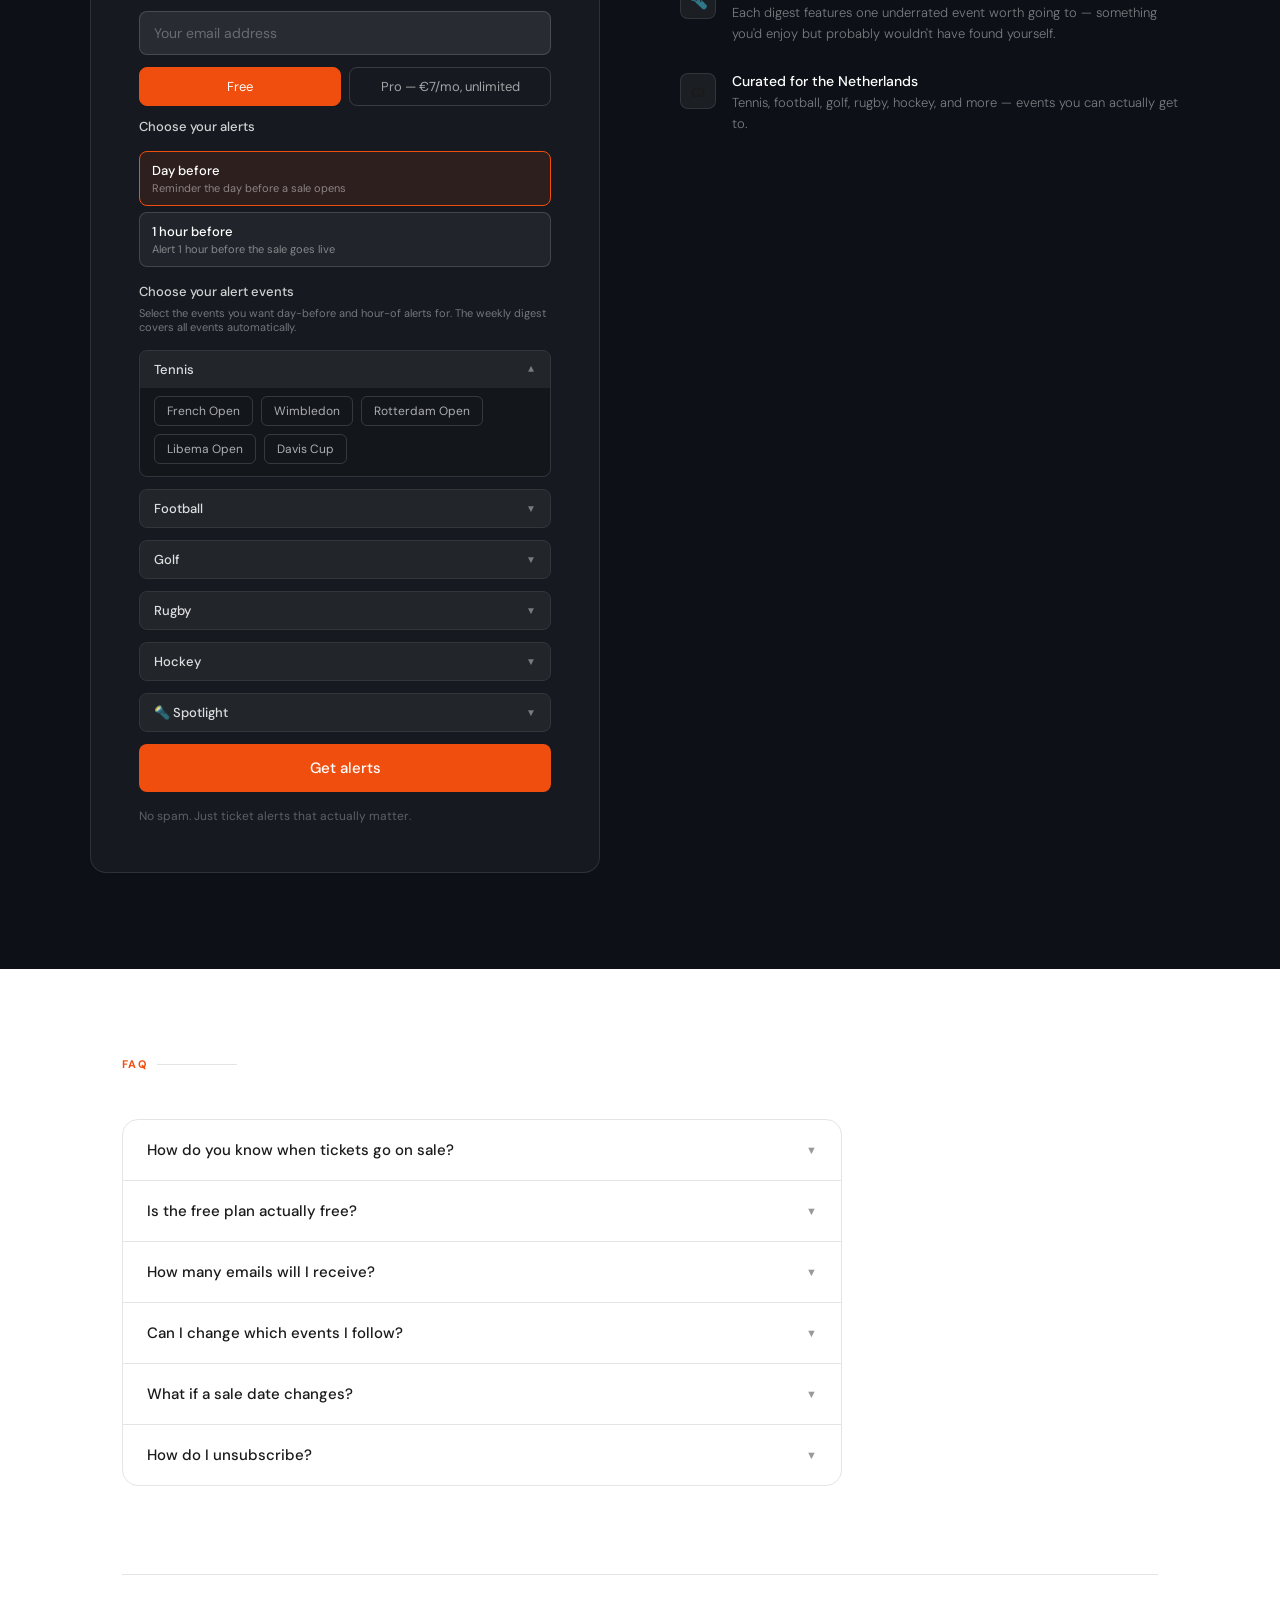
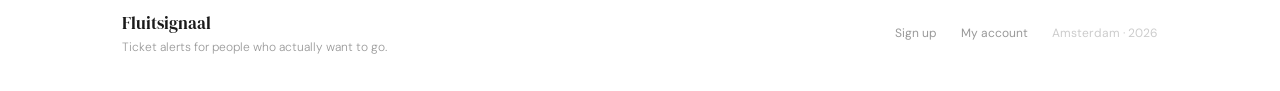
==== commit 471b1cb9: "Increase spotlight glow by a quarter" ====
--- a/index.html
+++ b/index.html
@@ -172,7 +172,7 @@
       width: 210px; height: 210px; border-radius: 50%;
       background-size: cover; background-position: center;
       float: right; margin: 0.25rem 0 1.5rem 2.5rem; flex-shrink: 0;
-      box-shadow: 0 0 0 3px rgba(168,85,247,0.35), 0 0 40px rgba(168,85,247,0.5), 0 0 90px rgba(168,85,247,0.2);
+      box-shadow: 0 0 0 3px rgba(168,85,247,0.25), 0 0 40px rgba(168,85,247,0.35), 0 0 90px rgba(168,85,247,0.125);
     }
     .spotlight-teaser-label { font-size: 11px; font-weight: 700; letter-spacing: 0.12em; text-transform: uppercase; color: #a855f7; margin-bottom: 1.25rem; display: block; }
     .spotlight-teaser-title { font-family: 'DM Serif Display', serif; font-size: clamp(26px, 3.5vw, 40px); color: #fff; line-height: 1.15; letter-spacing: -0.5px; margin-bottom: 1.25rem; }
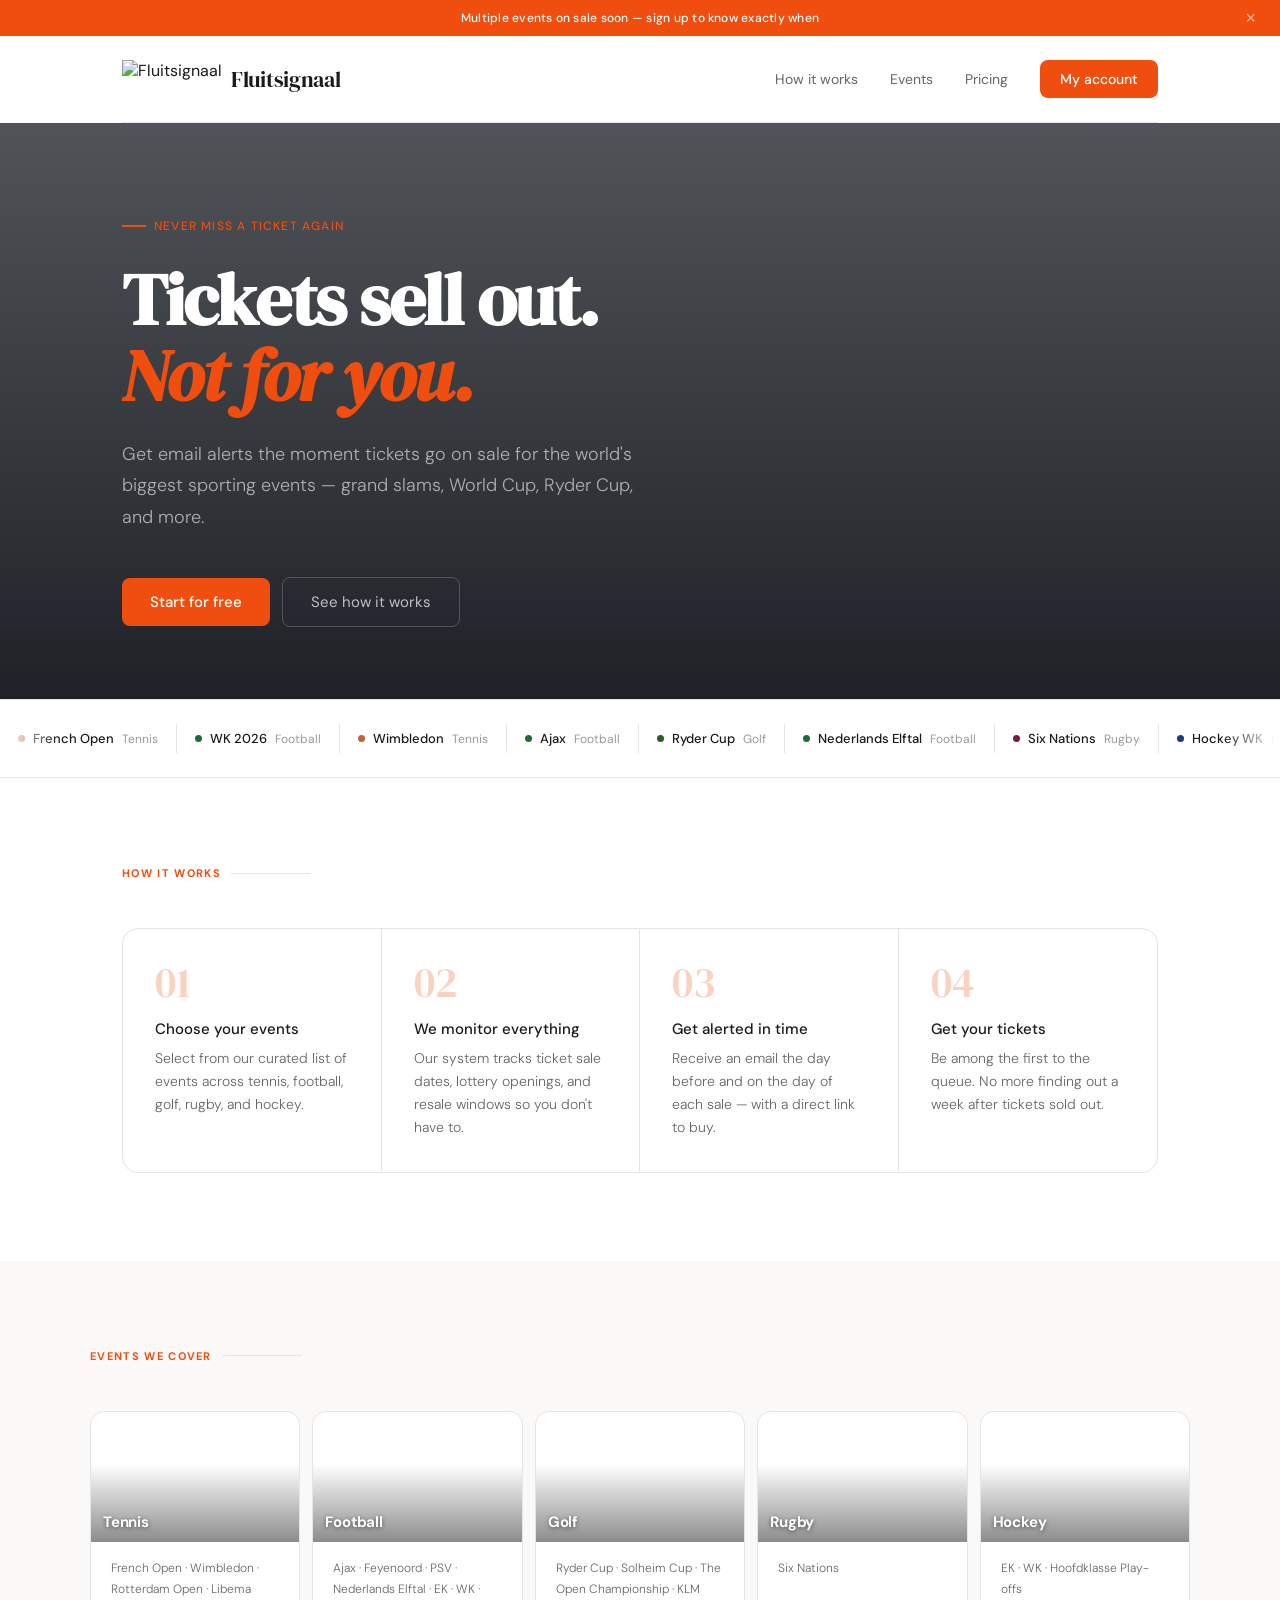
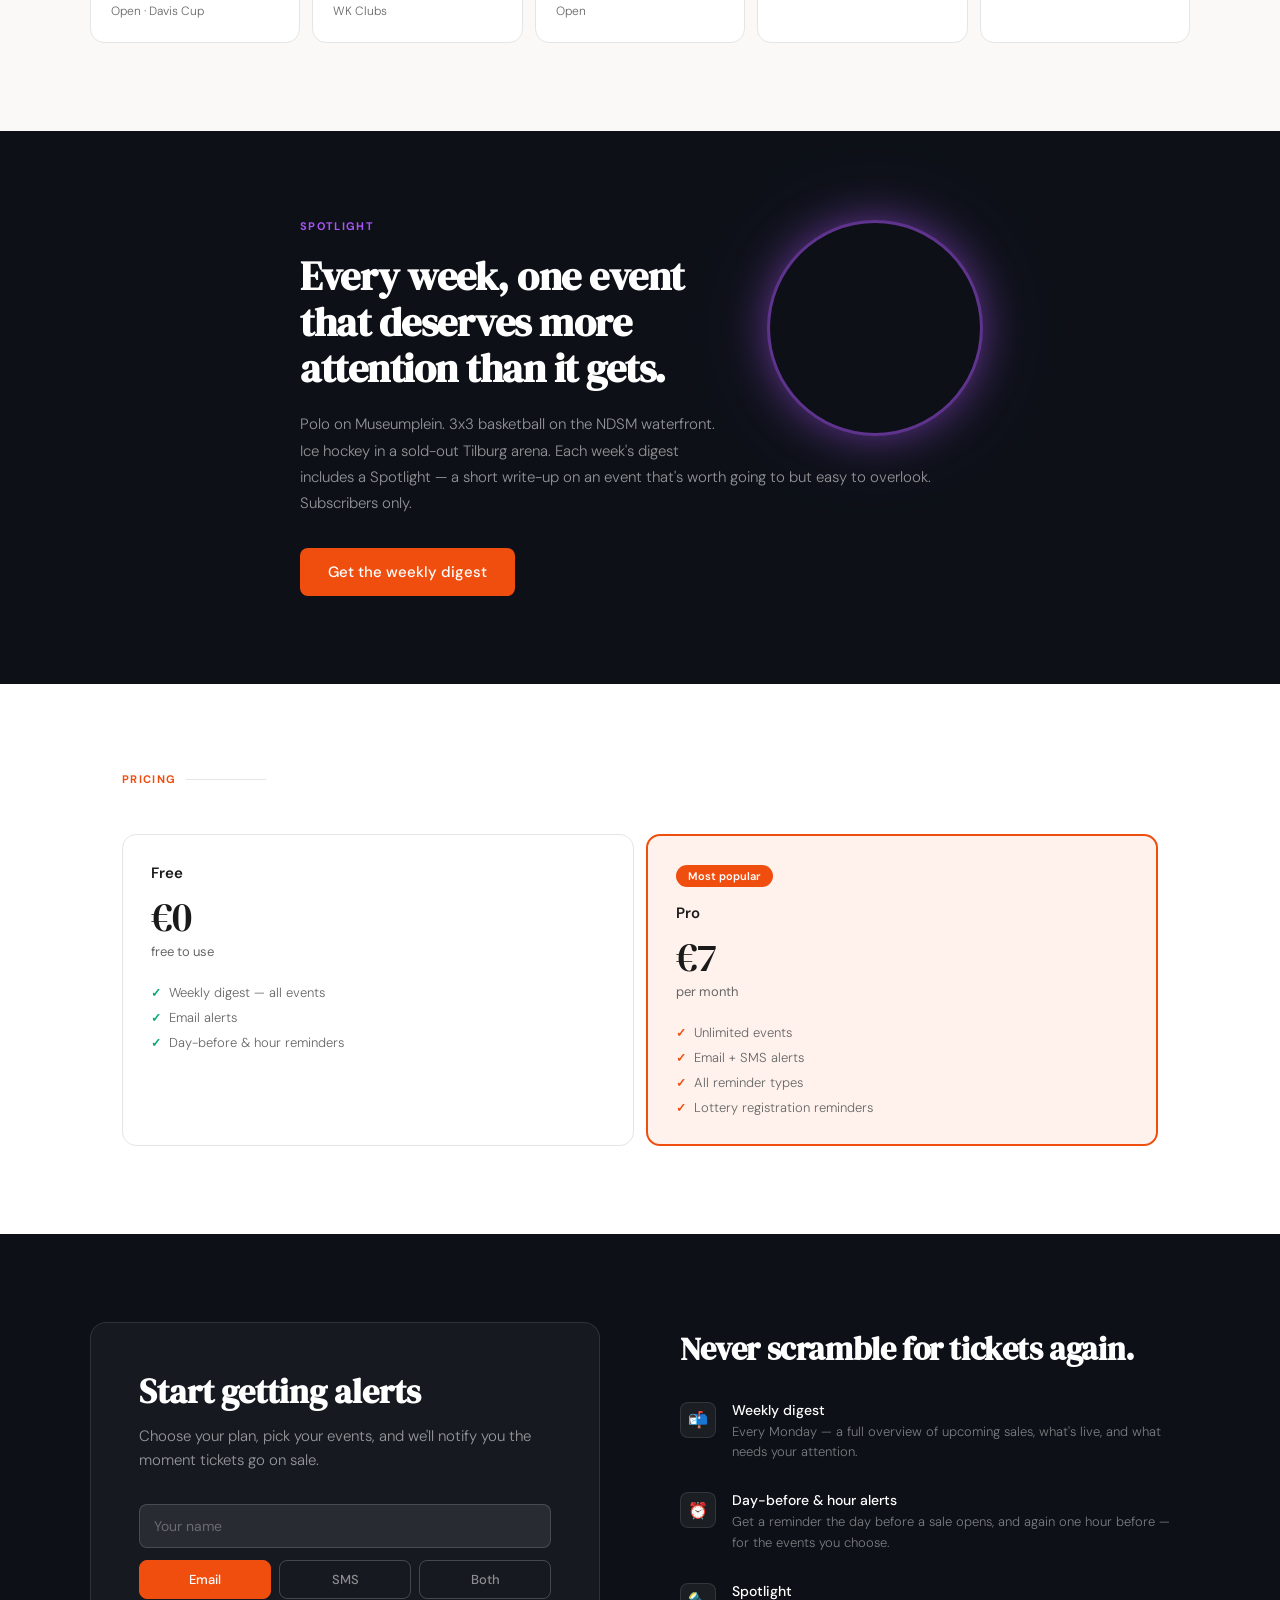
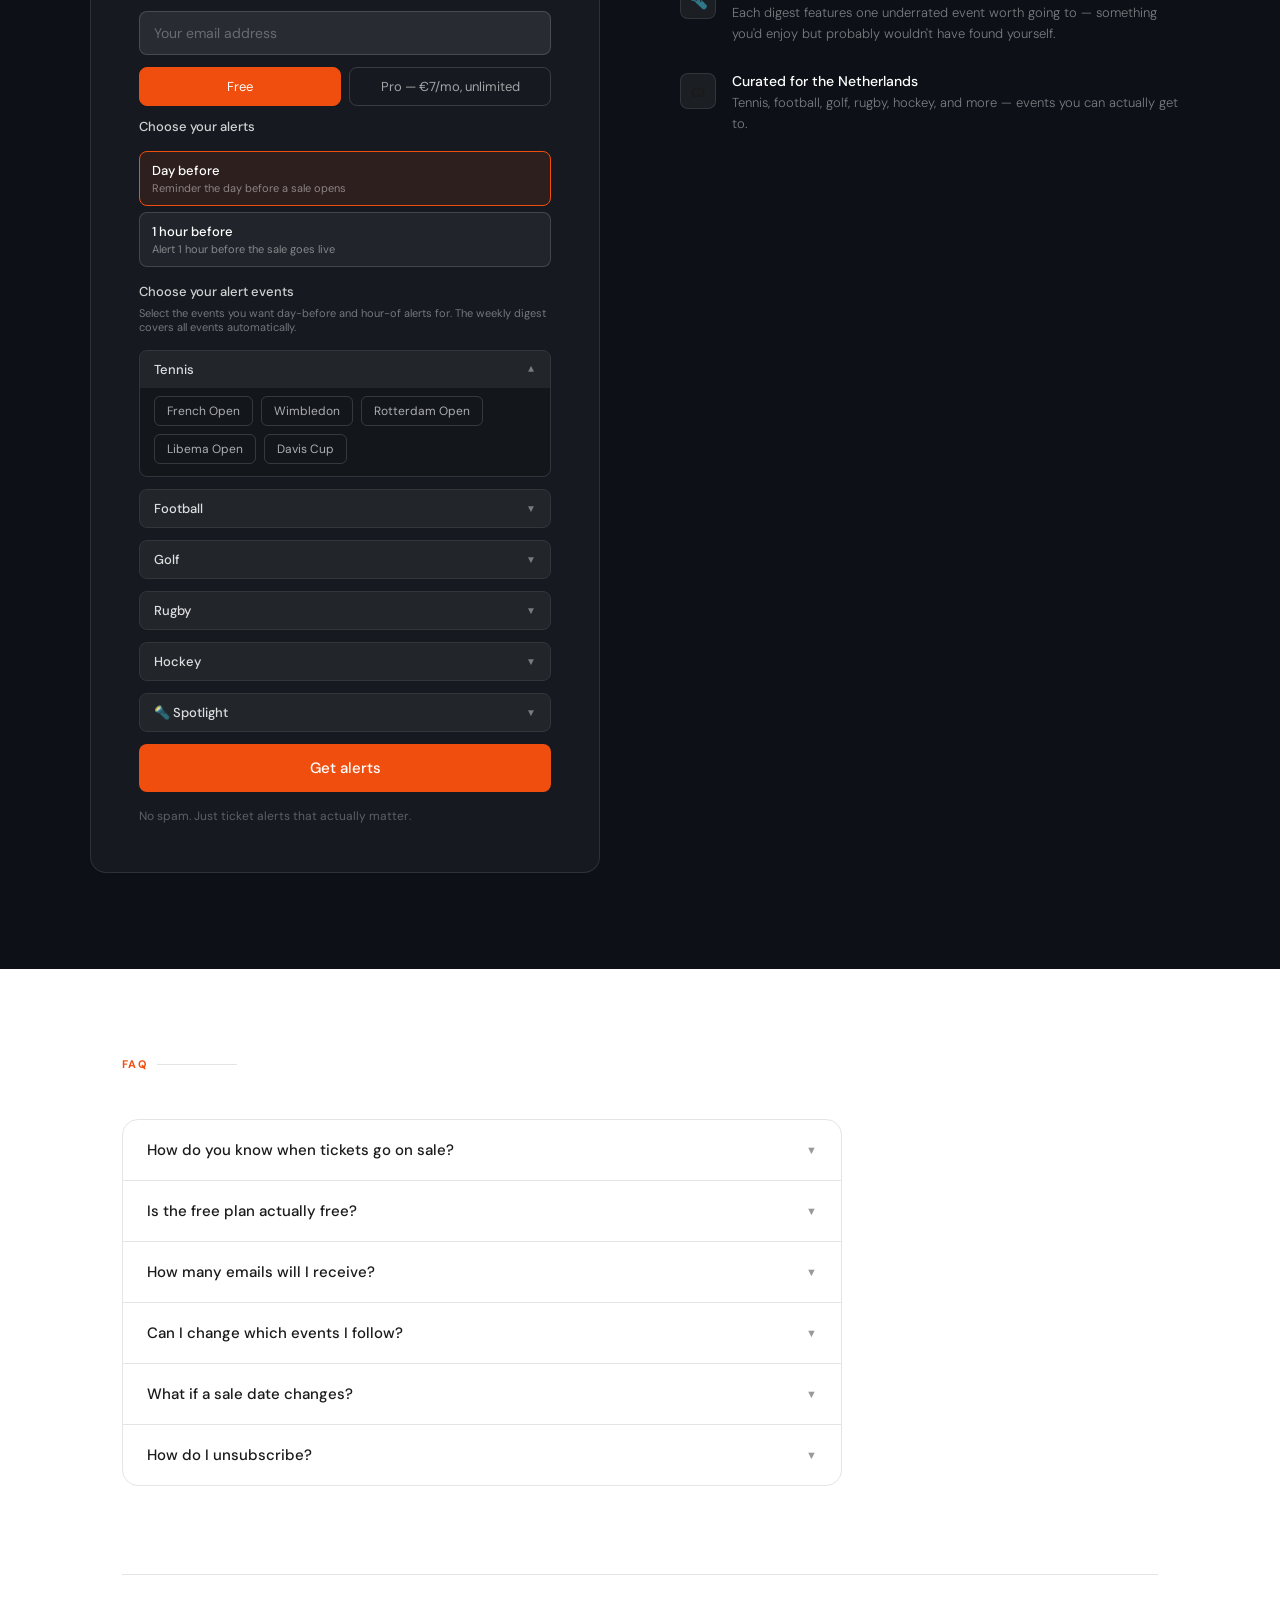
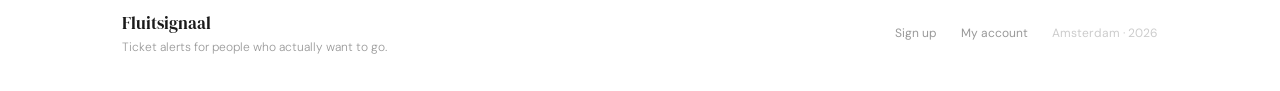
==== commit 7d0880eb: "Max out spotlight glow intensity" ====
--- a/index.html
+++ b/index.html
@@ -172,7 +172,7 @@
       width: 210px; height: 210px; border-radius: 50%;
       background-size: cover; background-position: center;
       float: right; margin: 0.25rem 0 1.5rem 2.5rem; flex-shrink: 0;
-      box-shadow: 0 0 0 3px rgba(168,85,247,0.25), 0 0 40px rgba(168,85,247,0.35), 0 0 90px rgba(168,85,247,0.125);
+      box-shadow: 0 0 0 3px rgba(168,85,247,0.35), 0 0 40px rgba(168,85,247,0.5), 0 0 90px rgba(168,85,247,0.2);
     }
     .spotlight-teaser-label { font-size: 11px; font-weight: 700; letter-spacing: 0.12em; text-transform: uppercase; color: #a855f7; margin-bottom: 1.25rem; display: block; }
     .spotlight-teaser-title { font-family: 'DM Serif Display', serif; font-size: clamp(26px, 3.5vw, 40px); color: #fff; line-height: 1.15; letter-spacing: -0.5px; margin-bottom: 1.25rem; }
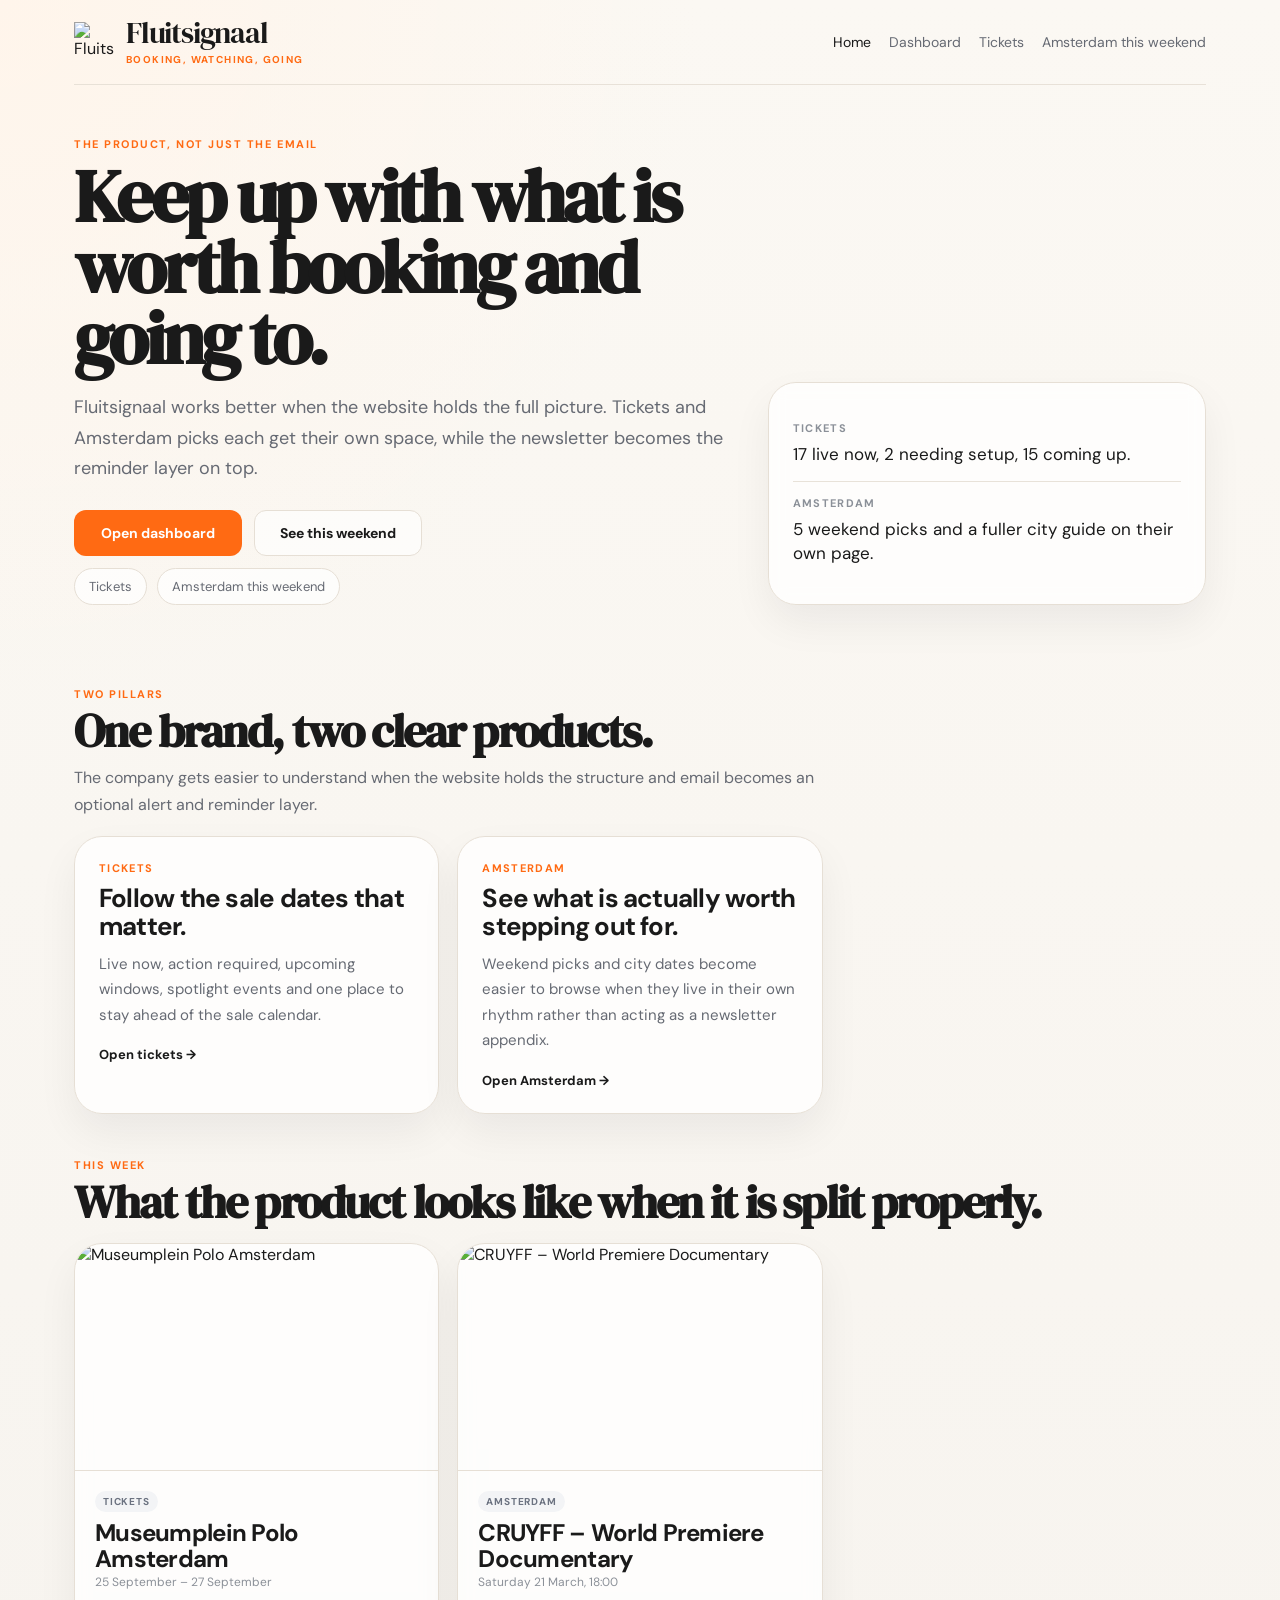
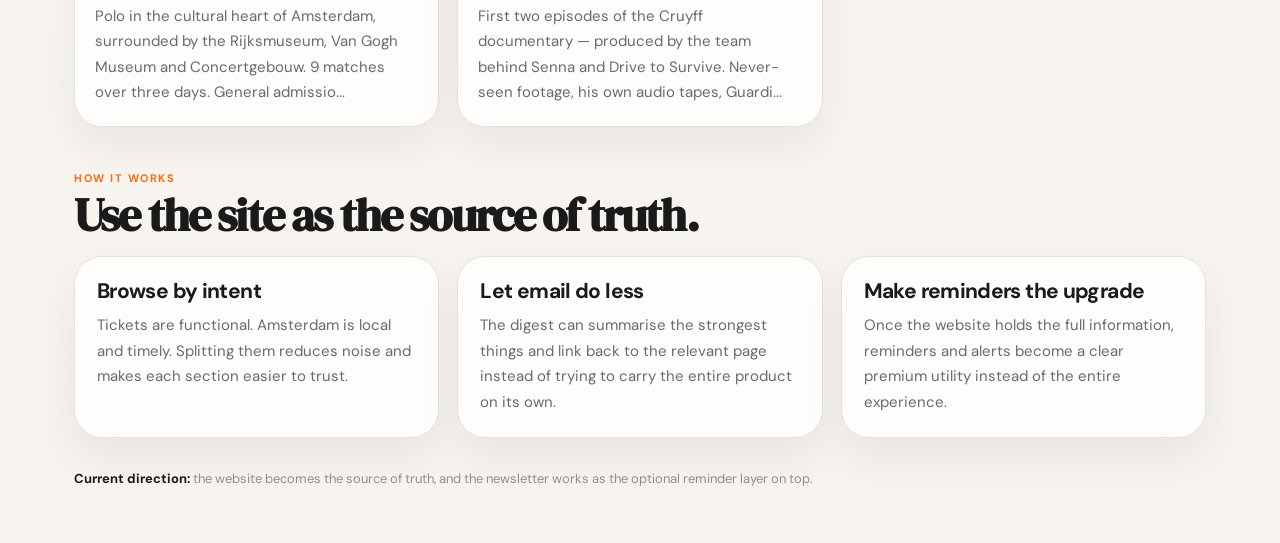
==== commit 693d69a7: "Move secrets to environment variables, remove committed credentials All SMTP/Twilio/Google/Stripe cr" ====
--- a/index.html
+++ b/index.html
@@ -4,733 +4,101 @@
   <meta charset="UTF-8" />
   <meta name="viewport" content="width=device-width, initial-scale=1.0" />
   <title>Fluitsignaal</title>
-  <link rel="icon" type="image/svg+xml" href="favicon.svg">
-  <link rel="icon" type="image/png" href="logo.png">
   <link rel="preconnect" href="https://fonts.googleapis.com">
-  <link href="https://fonts.googleapis.com/css2?family=DM+Serif+Display:ital@0;1&family=DM+Sans:wght@300;400;500&display=swap" rel="stylesheet">
-  <style>
-    :root {
-      --orange: #f04e0f;
-      --orange-light: #fff2ed;
-      --orange-mid: #ffd9cc;
-      --dark: #0d1117;
-      --body: #1a1a1a;
-      --muted: #666;
-      --subtle: #999;
-      --border: #e5e5e5;
-      --bg: #faf9f7;
-      --white: #ffffff;
-      --tennis: #c2623f;
-      --football: #1e6b3a;
-      --golf: #2d5a27;
-      --rugby: #7d1c35;
-      --hockey: #1c3a7d;
-      --green: #00a86b;
-    }
+  <link rel="preconnect" href="https://fonts.gstatic.com" crossorigin>
+  <link href="https://fonts.googleapis.com/css2?family=DM+Sans:wght@400;500;700&family=DM+Serif+Display:ital@0;1&display=swap" rel="stylesheet">
+  <link rel="stylesheet" href="site.css" />
+</head>
+<body data-page="home">
+  <div class="site-shell">
+    <header class="topbar">
+      <a class="brand" href="index.html">
+        <img src="https://coenvanrappard-lgtm.github.io/Fluitsignaal/logo.png" alt="Fluitsignaal logo" />
+        <div>
+          <div class="brand-wordmark">Fluitsignaal</div>
+          <div class="brand-tag">Booking, watching, going</div>
+        </div>
+      </a>
+      <nav class="topnav">
+        <a class="active" href="index.html">Home</a>
+        <a href="dashboard.html">Dashboard</a>
+        <a href="tickets.html">Tickets</a>
+        <a href="amsterdam.html">Amsterdam this weekend</a>
+      </nav>
+    </header>
 
-    *, *::before, *::after { box-sizing: border-box; margin: 0; padding: 0; }
-    body { font-family: 'DM Sans', sans-serif; color: var(--body); background: var(--white); }
-    .site { max-width: 1100px; margin: 0 auto; padding: 0 2rem; }
+    <section class="hero">
+      <div class="hero-copy">
+        <div class="eyebrow">The product, not just the email</div>
+        <h1>Keep up with what is worth booking and going to.</h1>
+        <p>Fluitsignaal works better when the website holds the full picture. Tickets and Amsterdam picks each get their own space, while the newsletter becomes the reminder layer on top.</p>
+        <div class="hero-actions">
+          <a class="btn btn-accent" href="dashboard.html">Open dashboard</a>
+          <a class="btn btn-secondary" href="amsterdam.html">See this weekend</a>
+        </div>
+        <div class="page-subnav">
+          <a href="tickets.html">Tickets</a>
+          <a href="amsterdam.html">Amsterdam this weekend</a>
+        </div>
+      </div>
+      <aside class="hero-panel" id="hero-stats"></aside>
+    </section>
 
-    /* Urgency banner */
-    .urgency-banner {
-      background: var(--orange);
-      color: #fff;
-      font-size: 12px;
-      font-weight: 500;
-      letter-spacing: 0.02em;
-      text-align: center;
-      padding: 10px 2rem;
-      position: relative;
-      display: flex;
-      align-items: center;
-      justify-content: center;
-    }
-    .urgency-dismiss {
-      position: absolute;
-      right: 1.25rem;
-      top: 50%;
-      transform: translateY(-50%);
-      background: none;
-      border: none;
-      color: rgba(255,255,255,0.6);
-      font-size: 18px;
-      cursor: pointer;
-      padding: 4px;
-      line-height: 1;
-    }
-    .urgency-dismiss:hover { color: #fff; }
-
-    /* Nav */
-    .nav { display: flex; justify-content: space-between; align-items: center; padding: 1.5rem 0; border-bottom: 1px solid var(--border); }
-    .nav-logo { display: flex; align-items: center; gap: 9px; text-decoration: none; color: var(--body); }
-    .nav-logo img { height: 34px; width: auto; display: block; object-fit: contain; margin-top: -5px; }
-    .nav-logo-text { font-family: 'DM Serif Display', serif; font-size: 22px; letter-spacing: -0.3px; }
-    .nav-links { display: flex; align-items: center; gap: 2rem; }
-    .nav-link { font-size: 14px; color: var(--muted); text-decoration: none; transition: color 0.15s; }
-    .nav-link:hover { color: var(--body); }
-    .nav-cta { background: var(--orange); color: #fff; border: none; padding: 10px 20px; border-radius: 8px; font-family: 'DM Sans', sans-serif; font-size: 14px; font-weight: 500; cursor: pointer; text-decoration: none; transition: opacity 0.15s; }
-    .nav-cta:hover { opacity: 0.88; }
-    .nav-mobile-cta { display: none; }
-
-    /* Account modal */
-    .account-modal-overlay {
-      display: none; position: fixed; inset: 0;
-      background: rgba(0,0,0,0.4); z-index: 100;
-      align-items: center; justify-content: center; padding: 1rem;
-    }
-    .account-modal-overlay.open { display: flex; }
-    .account-modal {
-      background: #fff; border-radius: 14px; border: 1px solid var(--border);
-      padding: 2rem; width: 100%; max-width: 380px; position: relative;
-      box-shadow: 0 20px 60px rgba(0,0,0,0.12);
-    }
-    .account-modal-title { font-family: 'DM Serif Display', serif; font-size: 22px; margin-bottom: 0.5rem; }
-    .account-modal-sub { font-size: 14px; color: var(--muted); margin-bottom: 1.5rem; font-weight: 300; line-height: 1.5; }
-    .account-modal input {
-      width: 100%; padding: 12px 14px; border: 1px solid #ddd; border-radius: 8px;
-      font-family: 'DM Sans', sans-serif; font-size: 14px; color: var(--body); outline: none;
-      margin-bottom: 10px; transition: border-color 0.15s;
-    }
-    .account-modal input:focus { border-color: var(--orange); }
-    .account-modal-close {
-      position: absolute; top: 1rem; right: 1rem;
-      background: none; border: none; font-size: 20px; color: #aaa; cursor: pointer;
-    }
-    .account-modal-close:hover { color: var(--body); }
-
-    /* Hero */
-    .hero-wrap {
-      background: linear-gradient(to bottom, rgba(13,17,23,0.72) 0%, rgba(13,17,23,0.93) 100%),
-                  url('https://upload.wikimedia.org/wikipedia/commons/8/8f/Incheon_Soccer_Stadium_2.JPG') center/cover no-repeat;
-      padding: 5.5rem 0 4.5rem;
-      margin-bottom: 0;
-    }
-    .hero { max-width: 760px; }
-    .hero-eyebrow {
-      display: inline-flex; align-items: center; gap: 8px;
-      font-size: 12px; font-weight: 500; letter-spacing: 0.1em; text-transform: uppercase;
-      color: var(--orange); margin-bottom: 1.75rem;
-    }
-    .hero-eyebrow::before { content: ''; display: inline-block; width: 24px; height: 2px; background: var(--orange); }
-    .hero-title { font-family: 'DM Serif Display', serif; font-size: clamp(44px, 6vw, 72px); line-height: 1.06; letter-spacing: -1.5px; margin-bottom: 1.5rem; color: #fff; }
-    .hero-title em { font-style: italic; color: var(--orange); }
-    .hero-sub { font-size: 18px; font-weight: 300; line-height: 1.75; color: rgba(255,255,255,0.6); max-width: 520px; margin-bottom: 2.75rem; }
-    .hero-actions { display: flex; gap: 12px; flex-wrap: wrap; align-items: center; }
-    .btn-primary { background: var(--orange); color: #fff; border: none; padding: 14px 28px; border-radius: 8px; font-family: 'DM Sans', sans-serif; font-size: 15px; font-weight: 500; cursor: pointer; transition: opacity 0.15s; }
-    .btn-primary:hover { opacity: 0.88; }
-    .btn-secondary { background: transparent; color: rgba(255,255,255,0.7); border: 1px solid rgba(255,255,255,0.2); padding: 14px 28px; border-radius: 8px; font-family: 'DM Sans', sans-serif; font-size: 15px; font-weight: 400; cursor: pointer; transition: all 0.15s; }
-    .btn-secondary:hover { border-color: rgba(255,255,255,0.5); color: #fff; }
-
-    /* Events strip */
-    .divider { height: 1px; background: var(--border); }
-    .events-strip { padding: 1.5rem 0; overflow: hidden; position: relative; }
-    .events-strip::before, .events-strip::after { content: ''; position: absolute; top: 0; bottom: 0; width: 60px; z-index: 2; pointer-events: none; }
-    .events-strip::before { left: 0; background: linear-gradient(to right, #fff, transparent); }
-    .events-strip::after { right: 0; background: linear-gradient(to left, #fff, transparent); }
-    .events-track { display: flex; gap: 0; animation: marquee 28s linear infinite; width: max-content; align-items: center; }
-    .events-strip:hover .events-track { animation-play-state: paused; }
-    @keyframes marquee { 0% { transform: translateX(0); } 100% { transform: translateX(-50%); } }
-    .event-pill { white-space: nowrap; font-size: 13px; flex-shrink: 0; display: flex; align-items: center; gap: 8px; padding: 6px 18px; border-right: 1px solid var(--border); }
-    .event-pill-dot { width: 7px; height: 7px; border-radius: 50%; flex-shrink: 0; }
-    .event-pill-name { color: var(--body); font-weight: 500; }
-    .event-pill-sport { color: var(--subtle); font-size: 12px; }
-    .dot-tennis { background: var(--tennis); }
-    .dot-football { background: var(--football); }
-    .dot-golf { background: var(--golf); }
-    .dot-rugby { background: var(--rugby); }
-    .dot-hockey { background: var(--hockey); }
-
-    /* How */
-    .how { padding: 5.5rem 0; }
-    .section-label { font-size: 11px; font-weight: 700; letter-spacing: 0.12em; text-transform: uppercase; color: var(--orange); margin-bottom: 3rem; display: flex; align-items: center; gap: 10px; }
-    .section-label::after { content: ''; flex: 1; height: 1px; background: var(--border); max-width: 80px; }
-    .steps { display: grid; grid-template-columns: repeat(auto-fit, minmax(220px, 1fr)); border: 1px solid var(--border); border-radius: 16px; overflow: hidden; }
-    .step { padding: 2rem; border-right: 1px solid var(--border); position: relative; }
-    .step:last-child { border-right: none; }
-    .step-num { font-family: 'DM Serif Display', serif; font-size: 42px; color: var(--orange); opacity: 0.25; margin-bottom: 1rem; line-height: 1; }
-    .step-title { font-size: 15px; font-weight: 500; margin-bottom: 0.5rem; }
-    .step-body { font-size: 14px; color: var(--muted); line-height: 1.65; font-weight: 300; }
-
-    /* Sports */
-    .sports { padding: 5.5rem 0; background: var(--bg); margin: 0 -2rem; padding-left: 2rem; padding-right: 2rem; }
-    .sports-inner { max-width: 1100px; margin: 0 auto; }
-    .sports-grid { display: grid; grid-template-columns: repeat(auto-fit, minmax(180px, 1fr)); gap: 12px; margin-top: 3rem; }
-    .sport-card { border: 1px solid var(--border); border-radius: 14px; overflow: hidden; background: var(--white); transition: transform 0.15s, box-shadow 0.15s; }
-    .sport-card:hover { transform: translateY(-2px); box-shadow: 0 8px 24px rgba(0,0,0,0.1); }
-    .sport-img { height: 130px; background-size: cover; background-position: center; position: relative; }
-    .sport-img::after { content: ''; position: absolute; inset: 0; background: linear-gradient(to bottom, transparent 40%, rgba(0,0,0,0.45) 100%); }
-    .sport-img-label { position: absolute; bottom: 10px; left: 12px; font-size: 15px; font-weight: 700; color: #fff; z-index: 1; letter-spacing: -0.2px; text-shadow: 0 1px 4px rgba(0,0,0,0.5); }
-    .sport-card-body { padding: 1rem 1.25rem 1.25rem; }
-    .sport-name { font-size: 14px; font-weight: 600; margin-bottom: 8px; display: none; }
-    .sport-events { font-size: 12px; color: var(--muted); line-height: 1.8; font-weight: 300; }
-
-    /* Spotlight teaser */
-    .spotlight-teaser { background: var(--dark); padding: 5.5rem 2rem; }
-    .spotlight-teaser-inner { max-width: 680px; margin: 0 auto; }
-    .spotlight-teaser-img {
-      width: 210px; height: 210px; border-radius: 50%;
-      background-size: cover; background-position: center;
-      float: right; margin: 0.25rem 0 1.5rem 2.5rem; flex-shrink: 0;
-      box-shadow: 0 0 0 3px rgba(168,85,247,0.35), 0 0 40px rgba(168,85,247,0.5), 0 0 90px rgba(168,85,247,0.2);
-    }
-    .spotlight-teaser-label { font-size: 11px; font-weight: 700; letter-spacing: 0.12em; text-transform: uppercase; color: #a855f7; margin-bottom: 1.25rem; display: block; }
-    .spotlight-teaser-title { font-family: 'DM Serif Display', serif; font-size: clamp(26px, 3.5vw, 40px); color: #fff; line-height: 1.15; letter-spacing: -0.5px; margin-bottom: 1.25rem; }
-    .spotlight-teaser-body { font-size: 15px; color: rgba(255,255,255,0.55); line-height: 1.75; font-weight: 300; margin-bottom: 2rem; }
-    @media (max-width: 767px) { .spotlight-teaser { padding: 3.5rem 1.25rem; } .spotlight-teaser-img { float: none; display: block; margin: 0 auto 2rem; width: 160px; height: 160px; } }
-
-    /* FAQ */
-    .faq { padding: 5.5rem 0; }
-    .faq-list { margin-top: 3rem; max-width: 720px; border: 1px solid var(--border); border-radius: 16px; overflow: hidden; }
-    .faq-item { border-bottom: 1px solid var(--border); }
-    .faq-item:last-child { border-bottom: none; }
-    .faq-q { width: 100%; text-align: left; background: none; border: none; padding: 1.25rem 1.5rem; font-family: 'DM Sans', sans-serif; font-size: 15px; font-weight: 500; color: var(--body); cursor: pointer; display: flex; justify-content: space-between; align-items: center; gap: 1rem; }
-    .faq-q:hover { background: var(--bg); }
-    .faq-chevron { font-size: 11px; color: var(--subtle); transition: transform 0.2s; flex-shrink: 0; }
-    .faq-item.open .faq-chevron { transform: rotate(180deg); }
-    .faq-a { display: none; padding: 0 1.5rem 1.25rem; font-size: 14px; color: var(--muted); line-height: 1.75; font-weight: 300; }
-    .faq-item.open .faq-a { display: block; }
-
-    /* Pricing */
-    .pricing { padding: 5.5rem 0; }
-    .plans { display: grid; grid-template-columns: repeat(auto-fit, minmax(240px, 1fr)); gap: 12px; margin-top: 3rem; }
-    .plan { border: 1px solid var(--border); border-radius: 14px; padding: 1.75rem; background: var(--white); }
-    .plan.featured { border: 2px solid var(--orange); background: var(--orange-light); }
-    .plan-badge { display: inline-block; background: var(--orange); color: #fff; font-size: 11px; font-weight: 600; padding: 4px 12px; border-radius: 20px; margin-bottom: 1rem; }
-    .plan-name { font-size: 15px; font-weight: 600; }
-    .plan-price { font-family: 'DM Serif Display', serif; font-size: 40px; line-height: 1.1; margin: 0.75rem 0 0.25rem; color: var(--body); }
-    .plan-period { font-size: 13px; color: var(--muted); margin-bottom: 1.5rem; }
-    .plan-features { list-style: none; display: flex; flex-direction: column; gap: 8px; }
-    .plan-features li { font-size: 13px; color: var(--muted); display: flex; gap: 8px; font-weight: 300; align-items: flex-start; }
-    .plan-features li::before { content: '✓'; color: var(--green); font-size: 12px; font-weight: 600; flex-shrink: 0; margin-top: 1px; }
-    .plan.featured .plan-features li::before { color: var(--orange); }
-
-    /* Signup */
-    .signup { padding: 5.5rem 0 6rem; background: var(--dark); margin: 0 -2rem; padding-left: 2rem; padding-right: 2rem; }
-    .signup-inner { max-width: 1100px; margin: 0 auto; display: grid; grid-template-columns: 1fr 1fr; gap: 5rem; align-items: start; }
-    .signup-box { border: 1px solid rgba(255,255,255,0.1); border-radius: 16px; padding: 3rem; background: rgba(255,255,255,0.04); }
-    .signup-aside { padding-top: 0.5rem; }
-    .signup-aside-title { font-family: 'DM Serif Display', serif; font-size: 32px; color: #fff; line-height: 1.2; letter-spacing: -0.4px; margin-bottom: 2rem; }
-    .signup-aside-items { display: flex; flex-direction: column; gap: 1.75rem; }
-    .signup-aside-item { display: flex; gap: 1rem; align-items: flex-start; }
-    .signup-aside-icon { width: 36px; height: 36px; border-radius: 8px; background: rgba(255,255,255,0.06); border: 1px solid rgba(255,255,255,0.1); display: flex; align-items: center; justify-content: center; font-size: 16px; flex-shrink: 0; margin-top: 1px; }
-    .signup-aside-item-title { font-size: 14px; font-weight: 500; color: #fff; margin-bottom: 3px; }
-    .signup-aside-item-body { font-size: 13px; color: rgba(255,255,255,0.45); line-height: 1.6; font-weight: 300; }
-    .signup-title { font-family: 'DM Serif Display', serif; font-size: 34px; margin-bottom: 0.75rem; line-height: 1.2; color: #fff; }
-    .signup-sub { font-size: 15px; color: rgba(255,255,255,0.55); margin-bottom: 2rem; font-weight: 300; line-height: 1.6; }
-    .signup-form { display: flex; flex-direction: column; gap: 12px; }
-    .signup-form input { padding: 12px 14px; border: 1px solid rgba(255,255,255,0.15); border-radius: 8px; font-family: 'DM Sans', sans-serif; font-size: 14px; color: #fff; background: rgba(255,255,255,0.08); width: 100%; outline: none; transition: border-color 0.15s; }
-    .signup-form input:focus { border-color: var(--orange); }
-    .signup-form input::placeholder { color: rgba(255,255,255,0.3); }
-    .notif-toggle { display: flex; gap: 8px; }
-    .notif-btn { flex: 1; padding: 10px; border: 1px solid rgba(255,255,255,0.2); border-radius: 8px; background: transparent; color: rgba(255,255,255,0.5); font-family: 'DM Sans', sans-serif; font-size: 13px; font-weight: 500; cursor: pointer; transition: all 0.15s; }
-    .notif-btn.active { background: var(--orange); border-color: var(--orange); color: #fff; }
-    .reminders-section { display: flex; flex-direction: column; gap: 8px; }
-    .reminder-options { display: flex; flex-direction: column; gap: 6px; }
-    .reminder-opt { display: flex; align-items: flex-start; gap: 10px; cursor: pointer; }
-    .reminder-opt input[type="checkbox"] { display: none; }
-    .reminder-box { display: flex; flex-direction: column; padding: 10px 12px; border: 1px solid rgba(255,255,255,0.15); border-radius: 8px; background: rgba(255,255,255,0.05); flex: 1; transition: all 0.15s; }
-    .reminder-opt input:checked + .reminder-box { border-color: var(--orange); background: rgba(240,78,15,0.1); }
-    .reminder-label { font-size: 13px; font-weight: 500; color: #fff; }
-    .reminder-desc { font-size: 11px; color: rgba(255,255,255,0.45); margin-top: 2px; }
-    .plan-toggle { display: flex; gap: 8px; }
-    .plan-btn { flex: 1; padding: 10px; border: 1px solid rgba(255,255,255,0.15); border-radius: 8px; background: transparent; font-family: 'DM Sans', sans-serif; font-size: 13px; cursor: pointer; text-align: center; transition: all 0.15s; color: rgba(255,255,255,0.6); }
-    .plan-btn.active { border-color: var(--orange); background: var(--orange); color: #fff; }
-    .events-section { display: none; flex-direction: column; gap: 12px; padding-top: 4px; }
-    .events-section.visible { display: flex; }
-    .sport-group { border: 1px solid rgba(255,255,255,0.12); border-radius: 8px; overflow: hidden; }
-    .sport-header { display: flex; justify-content: space-between; align-items: center; padding: 10px 14px; cursor: pointer; font-size: 13px; font-weight: 500; background: rgba(255,255,255,0.05); user-select: none; color: rgba(255,255,255,0.85); }
-    .sport-header .chevron { font-size: 10px; color: rgba(255,255,255,0.4); transition: transform 0.2s; }
-    .sport-header.open .chevron { transform: rotate(180deg); }
-    .sport-events-list { display: none; padding: 8px 14px 12px; display: flex; flex-wrap: wrap; gap: 8px; background: rgba(0,0,0,0.15); }
-    .event-toggle { display: flex; align-items: center; gap: 6px; padding: 6px 12px; border: 1px solid rgba(255,255,255,0.15); border-radius: 6px; cursor: pointer; font-size: 12px; color: rgba(255,255,255,0.65); background: transparent; transition: all 0.15s; user-select: none; }
-    .event-toggle.selected { border-color: var(--orange); background: var(--orange); color: #fff; }
-    .event-toggle.disabled { opacity: 0.3; cursor: not-allowed; }
-    .event-counter { font-size: 12px; color: rgba(255,255,255,0.4); text-align: right; }
-    .event-counter span { color: var(--orange); font-weight: 500; }
-    .signup-note { font-size: 12px; color: rgba(255,255,255,0.3); margin-top: 4px; }
-    .success-msg { display: none; background: rgba(0,168,107,0.15); border: 1px solid rgba(0,168,107,0.4); border-radius: 8px; padding: 1rem; font-size: 14px; color: #4ade80; }
-    .error-msg { display: none; background: rgba(240,78,15,0.15); border: 1px solid rgba(240,78,15,0.4); border-radius: 8px; padding: 1rem; font-size: 14px; color: #fca5a5; }
-
-    /* Footer */
-    .footer { border-top: 1px solid var(--border); padding: 2.25rem 0; display: flex; justify-content: space-between; align-items: center; flex-wrap: wrap; gap: 1rem; }
-    .footer-left { display: flex; flex-direction: column; gap: 4px; }
-    .footer-logo { font-family: 'DM Serif Display', serif; font-size: 17px; }
-    .footer-tagline { font-size: 12px; color: var(--subtle); font-weight: 300; }
-    .footer-links { display: flex; gap: 1.5rem; align-items: center; }
-    .footer-link { font-size: 12px; color: var(--subtle); text-decoration: none; background: none; border: none; cursor: pointer; font-family: inherit; transition: color 0.15s; }
-    .footer-link:hover { color: var(--body); }
-    .footer-note { font-size: 12px; color: #ccc; }
-
-    /* Mobile */
-    @media (max-width: 767px) {
-      .site { padding: 0 1.25rem; }
-      .nav { padding: 1.25rem 0; }
-      .nav-links { display: none; }
-      .nav-mobile-cta { display: block; background: var(--orange); color: #fff; border: none; padding: 9px 18px; border-radius: 8px; font-family: 'DM Sans', sans-serif; font-size: 14px; font-weight: 500; cursor: pointer; }
-      .hero-wrap { padding: 3.5rem 0 3rem; }
-      .hero-sub { font-size: 16px; }
-      .hero-actions { flex-direction: column; align-items: stretch; }
-      .btn-primary, .btn-secondary { text-align: center; width: 100%; }
-      .events-strip { padding: 1rem 0; }
-      .steps { grid-template-columns: 1fr 1fr; }
-      .step { border-right: 1px solid var(--border); border-bottom: 1px solid var(--border); }
-      .step:nth-child(2n) { border-right: none; }
-      .step:nth-last-child(-n+2) { border-bottom: none; }
-      .sports-grid { grid-template-columns: repeat(2, 1fr); }
-      .plans { grid-template-columns: 1fr; }
-      .signup-inner { grid-template-columns: 1fr; gap: 2.5rem; }
-      .signup-aside { order: -1; }
-      .signup-box { padding: 1.75rem 1.25rem; }
-      .signup-title { font-size: 26px; }
-      .plan-toggle { flex-direction: column; }
-      .footer { flex-direction: column; align-items: flex-start; }
-    }
-    @media (max-width: 400px) {
-      .steps { grid-template-columns: 1fr; }
-      .step { border-right: none; border-bottom: 1px solid var(--border); }
-      .step:last-child { border-bottom: none; }
-      .sports-grid { grid-template-columns: 1fr; }
-    }
-  </style>
-</head>
-<body>
-
-<!-- Urgency banner -->
-<div class="urgency-banner" id="urgency-banner">
-  Multiple events on sale soon — sign up to know exactly when
-  <button class="urgency-dismiss" onclick="document.getElementById('urgency-banner').style.display='none'" aria-label="Dismiss">×</button>
-</div>
-
-<div class="site">
-  <nav class="nav">
-    <a class="nav-logo" href="#">
-      <img src="logo.png" alt="Fluitsignaal" />
-      <span class="nav-logo-text">Fluitsignaal</span>
-    </a>
-    <div class="nav-links">
-      <a href="#how" class="nav-link">How it works</a>
-      <a href="#sports" class="nav-link">Events</a>
-      <a href="#pricing" class="nav-link">Pricing</a>
-      <button class="nav-cta" onclick="openAccountModal()">My account</button>
-    </div>
-    <button class="nav-mobile-cta" onclick="document.getElementById('signup-form').scrollIntoView({behavior:'smooth'})">Get alerts</button>
-  </nav>
-</div>
-
-<div class="hero-wrap">
-  <div class="site">
-    <section class="hero">
-      <p class="hero-eyebrow">Never miss a ticket again</p>
-      <h1 class="hero-title">Tickets sell out.<br><em>Not for you.</em></h1>
-      <p class="hero-sub">Get email alerts the moment tickets go on sale for the world's biggest sporting events — grand slams, World Cup, Ryder Cup, and more.</p>
-      <div class="hero-actions">
-        <button class="btn-primary" onclick="document.getElementById('signup-form').scrollIntoView({behavior:'smooth'})">Start for free</button>
-        <button class="btn-secondary" onclick="document.getElementById('how').scrollIntoView({behavior:'smooth'})">See how it works</button>
+    <section class="section">
+      <div class="section-heading">
+        <div class="eyebrow">Two pillars</div>
+        <h2>One brand, two clear products.</h2>
+        <p>The company gets easier to understand when the website holds the structure and email becomes an optional alert and reminder layer.</p>
+      </div>
+      <div class="pillars">
+        <a class="panel pillar-card" href="tickets.html">
+          <div class="kicker">Tickets</div>
+          <h3>Follow the sale dates that matter.</h3>
+          <p>Live now, action required, upcoming windows, spotlight events and one place to stay ahead of the sale calendar.</p>
+          <div class="pillar-link">Open tickets →</div>
+        </a>
+        <a class="panel pillar-card" href="amsterdam.html">
+          <div class="kicker">Amsterdam</div>
+          <h3>See what is actually worth stepping out for.</h3>
+          <p>Weekend picks and city dates become easier to browse when they live in their own rhythm rather than acting as a newsletter appendix.</p>
+          <div class="pillar-link">Open Amsterdam →</div>
+        </a>
       </div>
     </section>
-  </div>
-</div>
 
-<div class="divider"></div>
-<div class="events-strip">
-  <div class="events-track">
-    <div class="event-pill"><span class="event-pill-dot dot-tennis"></span><span class="event-pill-name">French Open</span><span class="event-pill-sport">Tennis</span></div>
-    <div class="event-pill"><span class="event-pill-dot dot-football"></span><span class="event-pill-name">WK 2026</span><span class="event-pill-sport">Football</span></div>
-    <div class="event-pill"><span class="event-pill-dot dot-tennis"></span><span class="event-pill-name">Wimbledon</span><span class="event-pill-sport">Tennis</span></div>
-    <div class="event-pill"><span class="event-pill-dot dot-football"></span><span class="event-pill-name">Ajax</span><span class="event-pill-sport">Football</span></div>
-    <div class="event-pill"><span class="event-pill-dot dot-golf"></span><span class="event-pill-name">Ryder Cup</span><span class="event-pill-sport">Golf</span></div>
-    <div class="event-pill"><span class="event-pill-dot dot-football"></span><span class="event-pill-name">Nederlands Elftal</span><span class="event-pill-sport">Football</span></div>
-    <div class="event-pill"><span class="event-pill-dot dot-rugby"></span><span class="event-pill-name">Six Nations</span><span class="event-pill-sport">Rugby</span></div>
-    <div class="event-pill"><span class="event-pill-dot dot-hockey"></span><span class="event-pill-name">Hockey WK</span><span class="event-pill-sport">Hockey</span></div>
-    <div class="event-pill"><span class="event-pill-dot dot-golf"></span><span class="event-pill-name">KLM Open</span><span class="event-pill-sport">Golf</span></div>
-    <div class="event-pill"><span class="event-pill-dot dot-tennis"></span><span class="event-pill-name">Rotterdam Open</span><span class="event-pill-sport">Tennis</span></div>
-    <!-- duplicate for seamless loop -->
-    <div class="event-pill"><span class="event-pill-dot dot-tennis"></span><span class="event-pill-name">French Open</span><span class="event-pill-sport">Tennis</span></div>
-    <div class="event-pill"><span class="event-pill-dot dot-football"></span><span class="event-pill-name">WK 2026</span><span class="event-pill-sport">Football</span></div>
-    <div class="event-pill"><span class="event-pill-dot dot-tennis"></span><span class="event-pill-name">Wimbledon</span><span class="event-pill-sport">Tennis</span></div>
-    <div class="event-pill"><span class="event-pill-dot dot-football"></span><span class="event-pill-name">Ajax</span><span class="event-pill-sport">Football</span></div>
-    <div class="event-pill"><span class="event-pill-dot dot-golf"></span><span class="event-pill-name">Ryder Cup</span><span class="event-pill-sport">Golf</span></div>
-    <div class="event-pill"><span class="event-pill-dot dot-football"></span><span class="event-pill-name">Nederlands Elftal</span><span class="event-pill-sport">Football</span></div>
-    <div class="event-pill"><span class="event-pill-dot dot-rugby"></span><span class="event-pill-name">Six Nations</span><span class="event-pill-sport">Rugby</span></div>
-    <div class="event-pill"><span class="event-pill-dot dot-hockey"></span><span class="event-pill-name">Hockey WK</span><span class="event-pill-sport">Hockey</span></div>
-    <div class="event-pill"><span class="event-pill-dot dot-golf"></span><span class="event-pill-name">KLM Open</span><span class="event-pill-sport">Golf</span></div>
-    <div class="event-pill"><span class="event-pill-dot dot-tennis"></span><span class="event-pill-name">Rotterdam Open</span><span class="event-pill-sport">Tennis</span></div>
-  </div>
-</div>
-<div class="divider"></div>
+    <section class="section">
+      <div class="section-heading">
+        <div class="eyebrow">This week</div>
+        <h2>What the product looks like when it is split properly.</h2>
+      </div>
+      <div class="highlights" id="home-highlights"></div>
+    </section>
 
-<div class="site">
-  <section class="how" id="how">
-    <p class="section-label">How it works</p>
-    <div class="steps">
-      <div class="step"><div class="step-num">01</div><div class="step-title">Choose your events</div><div class="step-body">Select from our curated list of events across tennis, football, golf, rugby, and hockey.</div></div>
-      <div class="step"><div class="step-num">02</div><div class="step-title">We monitor everything</div><div class="step-body">Our system tracks ticket sale dates, lottery openings, and resale windows so you don't have to.</div></div>
-      <div class="step"><div class="step-num">03</div><div class="step-title">Get alerted in time</div><div class="step-body">Receive an email the day before and on the day of each sale — with a direct link to buy.</div></div>
-      <div class="step"><div class="step-num">04</div><div class="step-title">Get your tickets</div><div class="step-body">Be among the first to the queue. No more finding out a week after tickets sold out.</div></div>
-    </div>
-  </section>
-</div>
-
-<section class="sports" id="sports">
-  <div class="sports-inner">
-    <p class="section-label">Events we cover</p>
-    <div class="sports-grid">
-      <div class="sport-card tennis">
-        <div class="sport-img" style="background-image:url('https://upload.wikimedia.org/wikipedia/commons/a/af/Wimbledon_court_No._1.JPG')">
-          <div class="sport-img-label">Tennis</div>
+    <section class="section">
+      <div class="section-heading">
+        <div class="eyebrow">How it works</div>
+        <h2>Use the site as the source of truth.</h2>
+      </div>
+      <div class="mini-grid">
+        <div class="panel info-card">
+          <h3>Browse by intent</h3>
+          <p>Tickets are functional. Amsterdam is local and timely. Splitting them reduces noise and makes each section easier to trust.</p>
         </div>
-        <div class="sport-card-body"><div class="sport-events">French Open · Wimbledon · Rotterdam Open · Libema Open · Davis Cup</div></div>
-      </div>
-      <div class="sport-card football">
-        <div class="sport-img" style="background-image:url('https://upload.wikimedia.org/wikipedia/commons/5/5a/Olympic_Stadium_Soccer.JPG')">
-          <div class="sport-img-label">Football</div>
+        <div class="panel info-card">
+          <h3>Let email do less</h3>
+          <p>The digest can summarise the strongest things and link back to the relevant page instead of trying to carry the entire product on its own.</p>
         </div>
-        <div class="sport-card-body"><div class="sport-events">Ajax · Feyenoord · PSV · Nederlands Elftal · EK · WK · WK Clubs</div></div>
-      </div>
-      <div class="sport-card golf">
-        <div class="sport-img" style="background-image:url('https://images.unsplash.com/photo-1587174486073-ae5e5cff23aa?w=800&q=80')">
-          <div class="sport-img-label">Golf</div>
-        </div>
-        <div class="sport-card-body"><div class="sport-events">Ryder Cup · Solheim Cup · The Open Championship · KLM Open</div></div>
-      </div>
-      <div class="sport-card rugby">
-        <div class="sport-img" style="background-image:url('https://upload.wikimedia.org/wikipedia/commons/0/08/2023_Rugby_World_Cup_Australia_vs_Georgia_%284%29.jpg')">
-          <div class="sport-img-label">Rugby</div>
-        </div>
-        <div class="sport-card-body"><div class="sport-events">Six Nations</div></div>
-      </div>
-      <div class="sport-card hockey">
-        <div class="sport-img" style="background-image:url('https://upload.wikimedia.org/wikipedia/commons/2/2d/Match_Hockey_Grande_Bretagne_x_Espagne_Jeux_Olympiques_2024_Terrain_1_Stade_Yves_Manoir_-_Colombes_%28FR92%29_-_2024-07-27_-_28.jpg')">
-          <div class="sport-img-label">Hockey</div>
-        </div>
-        <div class="sport-card-body"><div class="sport-events">EK · WK · Hoofdklasse Play-offs</div></div>
-      </div>
-    </div>
-  </div>
-</section>
-
-<section class="spotlight-teaser">
-  <div class="spotlight-teaser-inner">
-    <div class="spotlight-teaser-img" style="background-image: url('https://upload.wikimedia.org/wikipedia/commons/2/22/3x3basketball.jpg')"></div>
-    <div class="spotlight-teaser-label">Spotlight</div>
-    <h2 class="spotlight-teaser-title">Every week, one event that deserves more attention than it gets.</h2>
-    <p class="spotlight-teaser-body">Polo on Museumplein. 3x3 basketball on the NDSM waterfront. Ice hockey in a sold-out Tilburg arena. Each week's digest includes a Spotlight — a short write-up on an event that's worth going to but easy to overlook. Subscribers only.</p>
-    <button class="btn-primary" onclick="document.getElementById('signup-form').scrollIntoView({behavior:'smooth'})">Get the weekly digest</button>
-  </div>
-</section>
-
-<div class="site">
-  <section class="pricing" id="pricing">
-    <p class="section-label">Pricing</p>
-    <div class="plans">
-      <div class="plan">
-        <div class="plan-name">Free</div>
-        <div class="plan-price">€0</div>
-        <div class="plan-period">free to use</div>
-        <ul class="plan-features"><li>Weekly digest — all events</li><li>Email alerts</li><li>Day-before &amp; hour reminders</li></ul>
-      </div>
-      <div class="plan featured">
-        <div class="plan-badge">Most popular</div>
-        <div class="plan-name">Pro</div>
-        <div class="plan-price">€7</div>
-        <div class="plan-period">per month</div>
-        <ul class="plan-features"><li>Unlimited events</li><li>Email + SMS alerts</li><li>All reminder types</li><li>Lottery registration reminders</li></ul>
-      </div>
-    </div>
-  </section>
-</div>
-
-<section class="signup" id="signup-form">
-  <div class="signup-inner">
-    <div class="signup-box">
-      <h2 class="signup-title">Start getting alerts</h2>
-      <p class="signup-sub">Choose your plan, pick your events, and we'll notify you the moment tickets go on sale.</p>
-      <div class="signup-form">
-        <input type="text" id="signup-name" placeholder="Your name" />
-        <div class="notif-toggle">
-          <button class="notif-btn active" id="notif-email" onclick="selectNotif('email')">Email</button>
-          <button class="notif-btn" id="notif-sms" onclick="selectNotif('sms')">SMS</button>
-          <button class="notif-btn" id="notif-both" onclick="selectNotif('both')">Both</button>
-        </div>
-        <input type="email" id="signup-email" placeholder="Your email address" />
-        <input type="tel" id="signup-phone" placeholder="Your phone number (e.g. +31612345678)" style="display:none;" />
-        <div class="plan-toggle">
-          <button class="plan-btn active" id="plan-free" onclick="selectPlan('free')">Free</button>
-          <button class="plan-btn" id="plan-pro" onclick="selectPlan('pro')">Pro — €7/mo, unlimited</button>
-        </div>
-        <div class="reminders-section">
-          <div style="font-size:13px;font-weight:500;color:rgba(255,255,255,0.8);margin-bottom:8px;">Choose your alerts</div>
-          <div class="reminder-options">
-            <label class="reminder-opt">
-              <input type="checkbox" id="reminder-day-before" checked />
-              <span class="reminder-box">
-                <span class="reminder-label">Day before</span>
-                <span class="reminder-desc">Reminder the day before a sale opens</span>
-              </span>
-            </label>
-            <label class="reminder-opt">
-              <input type="checkbox" id="reminder-hour-before" />
-              <span class="reminder-box">
-                <span class="reminder-label">1 hour before</span>
-                <span class="reminder-desc">Alert 1 hour before the sale goes live</span>
-              </span>
-            </label>
-          </div>
-        </div>
-        <div class="events-section visible" id="events-section">
-          <div style="font-size:13px;font-weight:500;color:rgba(255,255,255,0.8);">Choose your alert events</div>
-          <div style="font-size:11px;color:rgba(255,255,255,0.4);margin-top:-6px;margin-bottom:4px;">Select the events you want day-before and hour-of alerts for. The weekly digest covers all events automatically.</div>
-          <div class="sport-group">
-            <div class="sport-header open" onclick="toggleSport(this)">Tennis <span class="chevron">▼</span></div>
-            <div class="sport-events-list">
-              <div class="event-toggle" data-id="french_open" onclick="toggleEvent(this)">French Open</div>
-              <div class="event-toggle" data-id="wimbledon" onclick="toggleEvent(this)">Wimbledon</div>
-              <div class="event-toggle" data-id="rotterdam_open" onclick="toggleEvent(this)">Rotterdam Open</div>
-              <div class="event-toggle" data-id="libema_open" onclick="toggleEvent(this)">Libema Open</div>
-              <div class="event-toggle" data-id="davis_cup" onclick="toggleEvent(this)">Davis Cup</div>
-            </div>
-          </div>
-          <div class="sport-group">
-            <div class="sport-header" onclick="toggleSport(this)">Football <span class="chevron">▼</span></div>
-            <div class="sport-events-list" style="display:none;">
-              <div class="event-toggle" data-id="ajax" onclick="toggleEvent(this)">Ajax</div>
-              <div class="event-toggle" data-id="feyenoord" onclick="toggleEvent(this)">Feyenoord</div>
-              <div class="event-toggle" data-id="psv" onclick="toggleEvent(this)">PSV</div>
-              <div class="event-toggle" data-id="nederlands_elftal" onclick="toggleEvent(this)">Nederlands Elftal</div>
-              <div class="event-toggle" data-id="world_cup" onclick="toggleEvent(this)">WK 2026</div>
-              <div class="event-toggle" data-id="euro" onclick="toggleEvent(this)">EK</div>
-              <div class="event-toggle" data-id="club_world_cup" onclick="toggleEvent(this)">WK Clubs</div>
-            </div>
-          </div>
-          <div class="sport-group">
-            <div class="sport-header" onclick="toggleSport(this)">Golf <span class="chevron">▼</span></div>
-            <div class="sport-events-list" style="display:none;">
-              <div class="event-toggle" data-id="ryder_cup" onclick="toggleEvent(this)">Ryder Cup</div>
-              <div class="event-toggle" data-id="solheim_cup" onclick="toggleEvent(this)">Solheim Cup</div>
-              <div class="event-toggle" data-id="the_open" onclick="toggleEvent(this)">The Open Championship</div>
-              <div class="event-toggle" data-id="klm_open" onclick="toggleEvent(this)">KLM Open</div>
-            </div>
-          </div>
-          <div class="sport-group">
-            <div class="sport-header" onclick="toggleSport(this)">Rugby <span class="chevron">▼</span></div>
-            <div class="sport-events-list" style="display:none;">
-              <div class="event-toggle" data-id="six_nations" onclick="toggleEvent(this)">Six Nations</div>
-            </div>
-          </div>
-          <div class="sport-group">
-            <div class="sport-header" onclick="toggleSport(this)">Hockey <span class="chevron">▼</span></div>
-            <div class="sport-events-list" style="display:none;">
-              <div class="event-toggle" data-id="hockey_ek" onclick="toggleEvent(this)">Hockey EK</div>
-              <div class="event-toggle" data-id="hockey_wk" onclick="toggleEvent(this)">Hockey WK</div>
-              <div class="event-toggle" data-id="hockey_hoofdklasse" onclick="toggleEvent(this)">Hoofdklasse Play-offs</div>
-            </div>
-          </div>
-          <div class="sport-group">
-            <div class="sport-header" onclick="toggleSport(this)">🔦 Spotlight <span class="chevron">▼</span></div>
-            <div class="sport-events-list" style="display:none;">
-              <div class="event-toggle" data-id="urban_sports_week_amsterdam" onclick="toggleEvent(this)">Urban Sports Week Amsterdam</div>
-              <div class="event-toggle" data-id="fiba_3x3" onclick="toggleEvent(this)">FIBA 3x3 World Tour Amsterdam</div>
-              <div class="event-toggle" data-id="3x3nl_tour_finals" onclick="toggleEvent(this)">3x3NL Tour Finals Amsterdam</div>
-              <div class="event-toggle" data-id="museumplein_polo" onclick="toggleEvent(this)">Museumplein Polo Amsterdam</div>
-              <div class="event-toggle" data-id="premier_padel_rotterdam" onclick="toggleEvent(this)">Premier Padel Rotterdam</div>
-              <div class="event-toggle" data-id="amstel_tigers" onclick="toggleEvent(this)">Amstel Tigers IJshockey</div>
-              <div class="event-toggle" data-id="tilburg_trappers" onclick="toggleEvent(this)">Tilburg Trappers IJshockey</div>
-              <div class="event-toggle" data-id="world_sprint_championships" onclick="toggleEvent(this)">WK Sprint Schaatsen</div>
-              <div class="event-toggle" data-id="jumping_amsterdam" onclick="toggleEvent(this)">Jumping Amsterdam</div>
-              <div class="event-toggle" data-id="hollands_strongest_man" onclick="toggleEvent(this)">Holland's Strongest Man</div>
-              <div class="event-toggle" data-id="beachlife_volleyball_scheveningen" onclick="toggleEvent(this)">Summer BeachLife Volleyball</div>
-            </div>
-          </div>
-          <div class="event-counter" id="event-counter" style="display:none;"><span id="event-count">0</span><span id="event-counter-suffix"> events selected for alerts</span></div>
-        </div>
-        <button class="btn-primary" onclick="handleSignup()">Get alerts</button>
-        <div class="success-msg" id="success-msg">You're in! Check your inbox — alerts will start arriving shortly.</div>
-        <div class="error-msg" id="error-msg">Something went wrong. Please try again.</div>
-        <p class="signup-note">No spam. Just ticket alerts that actually matter.</p>
-      </div>
-    </div>
-    <div class="signup-aside">
-      <h2 class="signup-aside-title">Never scramble for tickets again.</h2>
-      <div class="signup-aside-items">
-        <div class="signup-aside-item">
-          <div class="signup-aside-icon">📬</div>
-          <div>
-            <div class="signup-aside-item-title">Weekly digest</div>
-            <div class="signup-aside-item-body">Every Monday — a full overview of upcoming sales, what's live, and what needs your attention.</div>
-          </div>
-        </div>
-        <div class="signup-aside-item">
-          <div class="signup-aside-icon">⏰</div>
-          <div>
-            <div class="signup-aside-item-title">Day-before &amp; hour alerts</div>
-            <div class="signup-aside-item-body">Get a reminder the day before a sale opens, and again one hour before — for the events you choose.</div>
-          </div>
-        </div>
-        <div class="signup-aside-item">
-          <div class="signup-aside-icon">🔦</div>
-          <div>
-            <div class="signup-aside-item-title">Spotlight</div>
-            <div class="signup-aside-item-body">Each digest features one underrated event worth going to — something you'd enjoy but probably wouldn't have found yourself.</div>
-          </div>
-        </div>
-        <div class="signup-aside-item">
-          <div class="signup-aside-icon">🎟</div>
-          <div>
-            <div class="signup-aside-item-title">Curated for the Netherlands</div>
-            <div class="signup-aside-item-body">Tennis, football, golf, rugby, hockey, and more — events you can actually get to.</div>
-          </div>
+        <div class="panel info-card">
+          <h3>Make reminders the upgrade</h3>
+          <p>Once the website holds the full information, reminders and alerts become a clear premium utility instead of the entire experience.</p>
         </div>
       </div>
-    </div>
+    </section>
+
+    <footer class="footer">
+      <strong>Current direction:</strong> the website becomes the source of truth, and the newsletter works as the optional reminder layer on top.
+    </footer>
   </div>
-</section>
-
-<div class="site">
-  <section class="faq">
-    <p class="section-label">FAQ</p>
-    <div class="faq-list">
-      <div class="faq-item">
-        <button class="faq-q" onclick="toggleFaq(this)">How do you know when tickets go on sale? <span class="faq-chevron">▼</span></button>
-        <div class="faq-a">We manually track sale dates for each event — monitoring official ticket pages, club announcements, and federation websites. When a date is confirmed we add it to our system, which then sends alerts at the right time.</div>
-      </div>
-      <div class="faq-item">
-        <button class="faq-q" onclick="toggleFaq(this)">Is the free plan actually free? <span class="faq-chevron">▼</span></button>
-        <div class="faq-a">Yes. The free plan gives you the weekly digest and email alerts with no credit card required. Pro adds SMS alerts and more reminder types for €7/month.</div>
-      </div>
-      <div class="faq-item">
-        <button class="faq-q" onclick="toggleFaq(this)">How many emails will I receive? <span class="faq-chevron">▼</span></button>
-        <div class="faq-a">One digest every Monday. Beyond that, only when something is about to happen for an event you've selected — a day before a sale opens, or an hour before. We don't send anything unless it's relevant.</div>
-      </div>
-      <div class="faq-item">
-        <button class="faq-q" onclick="toggleFaq(this)">Can I change which events I follow? <span class="faq-chevron">▼</span></button>
-        <div class="faq-a">Yes — log in at any time via the link in any email and update your preferences. Changes take effect immediately.</div>
-      </div>
-      <div class="faq-item">
-        <button class="faq-q" onclick="toggleFaq(this)">What if a sale date changes? <span class="faq-chevron">▼</span></button>
-        <div class="faq-a">We update our database when dates change and the next digest will reflect the new date. If the change is close to the original date we'll flag it explicitly.</div>
-      </div>
-      <div class="faq-item">
-        <button class="faq-q" onclick="toggleFaq(this)">How do I unsubscribe? <span class="faq-chevron">▼</span></button>
-        <div class="faq-a">Every email has a link to your preferences page where you can turn off all notifications or delete your account entirely. No hoops to jump through.</div>
-      </div>
-    </div>
-  </section>
-</div>
-
-<div class="site">
-  <footer class="footer">
-    <div class="footer-left">
-      <div class="footer-logo">Fluitsignaal</div>
-      <div class="footer-tagline">Ticket alerts for people who actually want to go.</div>
-    </div>
-    <div class="footer-links">
-      <a href="#signup-form" class="footer-link" onclick="document.getElementById('signup-form').scrollIntoView({behavior:'smooth'});return false;">Sign up</a>
-      <button class="footer-link" onclick="openAccountModal()">My account</button>
-      <span class="footer-note">Amsterdam · 2026</span>
-    </div>
-  </footer>
-</div>
-
-<!-- Account modal -->
-<div class="account-modal-overlay" id="account-modal-overlay" onclick="closeAccountModalOnOverlay(event)">
-  <div class="account-modal">
-    <button class="account-modal-close" onclick="closeAccountModal()">×</button>
-    <div class="account-modal-title">My account</div>
-    <p class="account-modal-sub">Enter your email address to access your alert preferences.</p>
-    <input type="email" id="account-email-input" placeholder="your@email.com" onkeydown="if(event.key==='Enter')goToAccount()" />
-    <button class="btn-primary" style="width:100%" onclick="goToAccount()">Go to my account</button>
-  </div>
-</div>
-
-<script>
-
-
-const SCRIPT_URL = 'https://script.google.com/macros/s/AKfycbwP9GisrJfJO7_6IYiovEBBaAKNz9kUeVCPhgupX2QKAw7u7qqv5N5-zG1oYqaCD4zT/exec';
-let currentPlan = 'free';
-let currentNotif = 'email';
-let selectedEvents = new Set();
-
-function selectNotif(notif) {
-  currentNotif = notif;
-  ['email','sms','both'].forEach(n => document.getElementById('notif-'+n).classList.toggle('active', n === notif));
-  document.getElementById('signup-email').style.display = notif === 'sms' ? 'none' : '';
-  document.getElementById('signup-phone').style.display = notif === 'email' ? 'none' : '';
-}
-
-function openAccountModal() {
-  document.getElementById('account-modal-overlay').classList.add('open');
-  setTimeout(() => document.getElementById('account-email-input').focus(), 50);
-}
-function closeAccountModal() {
-  document.getElementById('account-modal-overlay').classList.remove('open');
-}
-function closeAccountModalOnOverlay(e) {
-  if (e.target === document.getElementById('account-modal-overlay')) closeAccountModal();
-}
-function goToAccount() {
-  const email = document.getElementById('account-email-input').value.trim();
-  if (!email) { document.getElementById('account-email-input').focus(); return; }
-  window.location.href = 'dashboard.html?email=' + encodeURIComponent(email);
-}
-
-function toggleFaq(btn) {
-  const item = btn.closest('.faq-item');
-  const isOpen = item.classList.contains('open');
-  document.querySelectorAll('.faq-item.open').forEach(el => el.classList.remove('open'));
-  if (!isOpen) item.classList.add('open');
-}
-
-function selectPlan(plan) {
-  currentPlan = plan;
-  document.getElementById('plan-free').classList.toggle('active', plan === 'free');
-  document.getElementById('plan-pro').classList.toggle('active', plan === 'pro');
-  document.getElementById('event-counter').style.display = 'block';
-  updateToggles();
-}
-function toggleSport(header) {
-  const list = header.nextElementSibling;
-  const isOpen = header.classList.contains('open');
-  header.classList.toggle('open', !isOpen);
-  list.style.display = isOpen ? 'none' : 'flex';
-}
-function toggleEvent(el) {
-  if (el.classList.contains('disabled')) return;
-  const id = el.dataset.id;
-  if (selectedEvents.has(id)) { selectedEvents.delete(id); el.classList.remove('selected'); }
-  else { selectedEvents.add(id); el.classList.add('selected'); }
-  updateToggles();
-}
-function updateToggles() {
-  const count = selectedEvents.size;
-  document.getElementById('event-count').textContent = count;
-  document.querySelectorAll('.event-toggle').forEach(el => {
-    el.classList.remove('disabled');
-  });
-}
-async function handleSignup() {
-  const name = document.getElementById('signup-name').value.trim();
-  const email = currentNotif !== 'sms' ? document.getElementById('signup-email').value.trim() : '';
-  const phone = currentNotif !== 'email' ? document.getElementById('signup-phone').value.trim() : '';
-  if (!name) { alert('Please fill in your name.'); return; }
-  if (currentNotif !== 'sms' && !email) { alert('Please fill in your email.'); return; }
-  if (currentNotif !== 'email' && !phone) { alert('Please fill in your phone number.'); return; }
-  if (selectedEvents.size === 0) { alert('Please select at least one event.'); return; }
-  const btn = event.target;
-  btn.textContent = 'Sending…';
-  btn.disabled = true;
-  const reminders = ['day_before','hour_before'].filter(r => document.getElementById('reminder-'+r.replace('_','-')).checked).join('|');
-  try {
-    await fetch(SCRIPT_URL, { method: 'POST', body: JSON.stringify({ name, email, phone, plan: currentPlan, events: [...selectedEvents].join('|'), notifications: currentNotif, reminders }) });
-    document.getElementById('success-msg').style.display = 'block';
-    document.getElementById('error-msg').style.display = 'none';
-    btn.style.display = 'none';
-  } catch(e) {
-    document.getElementById('error-msg').style.display = 'block';
-    btn.textContent = 'Get alerts';
-    btn.disabled = false;
-  }
-}
-</script>
+  <script src="site.js"></script>
 </body>
 </html>
--- a/site.css
+++ b/site.css
@@ -0,0 +1,617 @@
+:root {
+  --bg: #f6f3ee;
+  --surface: #ffffff;
+  --surface-soft: #fbf8f3;
+  --border: #e6dfd5;
+  --text: #1a1a1a;
+  --muted: #666a73;
+  --muted-soft: #8b9098;
+  --accent: #ff6a13;
+  --accent-soft: #fff1e8;
+  --green: #166534;
+  --green-soft: #ecfdf3;
+  --shadow: 0 18px 40px rgba(17, 24, 39, 0.06);
+}
+
+* {
+  box-sizing: border-box;
+}
+
+html {
+  scroll-behavior: smooth;
+}
+
+body {
+  margin: 0;
+  font-family: "DM Sans", sans-serif;
+  color: var(--text);
+  background:
+    radial-gradient(circle at top left, #fff5eb 0, transparent 28%),
+    linear-gradient(180deg, #fbf8f3 0%, #f6f3ee 100%);
+}
+
+a {
+  color: inherit;
+}
+
+img {
+  max-width: 100%;
+  display: block;
+}
+
+.site-shell {
+  max-width: 1180px;
+  margin: 0 auto;
+  padding: 0 24px 56px;
+}
+
+.topbar {
+  display: flex;
+  align-items: center;
+  justify-content: space-between;
+  gap: 24px;
+  padding: 18px 0;
+  border-bottom: 1px solid rgba(230, 223, 213, 0.9);
+}
+
+.brand {
+  display: flex;
+  align-items: center;
+  gap: 12px;
+  text-decoration: none;
+}
+
+.brand img {
+  width: 40px;
+  height: 40px;
+  object-fit: contain;
+}
+
+.brand-wordmark {
+  font-family: "DM Serif Display", serif;
+  font-size: 30px;
+  line-height: 1;
+  letter-spacing: -0.04em;
+}
+
+.brand-tag {
+  font-size: 10px;
+  font-weight: 700;
+  letter-spacing: 0.14em;
+  text-transform: uppercase;
+  color: var(--accent);
+  margin-top: 5px;
+}
+
+.topnav {
+  display: flex;
+  gap: 18px;
+  flex-wrap: wrap;
+}
+
+.topnav a {
+  font-size: 14px;
+  color: var(--muted);
+  text-decoration: none;
+}
+
+.topnav a.active,
+.topnav a:hover {
+  color: var(--text);
+}
+
+.hero {
+  padding: 52px 0 38px;
+  display: grid;
+  grid-template-columns: minmax(0, 1.2fr) minmax(280px, 0.8fr);
+  gap: 36px;
+  align-items: end;
+}
+
+.hero-copy .eyebrow,
+.section-heading .eyebrow {
+  font-size: 11px;
+  font-weight: 700;
+  letter-spacing: 0.14em;
+  text-transform: uppercase;
+  color: var(--accent);
+}
+
+.hero h1,
+.page-hero h1 {
+  margin: 10px 0 0;
+  font-family: "DM Serif Display", serif;
+  font-size: clamp(46px, 7vw, 74px);
+  line-height: 0.96;
+  letter-spacing: -0.05em;
+}
+
+.hero-copy p,
+.page-hero p {
+  margin: 18px 0 0;
+  max-width: 680px;
+  font-size: 18px;
+  line-height: 1.7;
+  color: var(--muted);
+}
+
+.hero-actions {
+  margin-top: 26px;
+  display: flex;
+  gap: 12px;
+  flex-wrap: wrap;
+}
+
+.btn {
+  display: inline-flex;
+  align-items: center;
+  justify-content: center;
+  min-width: 168px;
+  padding: 13px 20px;
+  border-radius: 12px;
+  font-size: 14px;
+  font-weight: 700;
+  text-decoration: none;
+  border: 1px solid transparent;
+}
+
+.btn-primary {
+  background: var(--text);
+  color: #fff;
+}
+
+.btn-accent {
+  background: var(--accent);
+  color: #fff;
+}
+
+.btn-green {
+  background: var(--green);
+  color: #fff;
+}
+
+.btn-secondary {
+  border-color: var(--border);
+  background: rgba(255, 255, 255, 0.65);
+  color: var(--text);
+}
+
+.hero-panel,
+.panel {
+  background: rgba(255, 255, 255, 0.78);
+  backdrop-filter: blur(8px);
+  border: 1px solid var(--border);
+  border-radius: 28px;
+  box-shadow: var(--shadow);
+}
+
+.hero-panel {
+  padding: 24px;
+}
+
+.hero-panel .stat {
+  padding: 14px 0;
+  border-bottom: 1px solid rgba(230, 223, 213, 0.9);
+}
+
+.hero-panel .stat:last-child {
+  border-bottom: none;
+}
+
+.hero-panel .stat-label {
+  font-size: 11px;
+  font-weight: 700;
+  letter-spacing: 0.12em;
+  text-transform: uppercase;
+  color: var(--muted-soft);
+}
+
+.hero-panel .stat-value {
+  margin-top: 7px;
+  font-size: 17px;
+  line-height: 1.45;
+}
+
+.section {
+  margin-top: 44px;
+}
+
+.section-heading {
+  margin-bottom: 18px;
+}
+
+.section-heading h2 {
+  margin: 7px 0 0;
+  font-family: "DM Serif Display", serif;
+  font-size: clamp(32px, 4.5vw, 46px);
+  line-height: 1;
+  letter-spacing: -0.04em;
+}
+
+.section-heading p {
+  margin: 10px 0 0;
+  max-width: 760px;
+  font-size: 16px;
+  line-height: 1.7;
+  color: var(--muted);
+}
+
+.pillars {
+  display: grid;
+  grid-template-columns: repeat(3, minmax(0, 1fr));
+  gap: 18px;
+}
+
+.pillar-card {
+  padding: 24px;
+  text-decoration: none;
+}
+
+.pillar-card .kicker {
+  font-size: 11px;
+  font-weight: 700;
+  letter-spacing: 0.12em;
+  text-transform: uppercase;
+  color: var(--accent);
+}
+
+.pillar-card h3 {
+  margin: 10px 0 0;
+  font-size: 26px;
+  line-height: 1.05;
+  letter-spacing: -0.03em;
+}
+
+.pillar-card p {
+  margin: 12px 0 0;
+  font-size: 15px;
+  line-height: 1.7;
+  color: var(--muted);
+}
+
+.pillar-link {
+  margin-top: 18px;
+  font-size: 13px;
+  font-weight: 700;
+}
+
+.highlights {
+  display: grid;
+  grid-template-columns: repeat(3, minmax(0, 1fr));
+  gap: 18px;
+}
+
+.highlight-card,
+.list-card,
+.hero-card {
+  overflow: hidden;
+}
+
+.highlight-card img,
+.hero-card img {
+  width: 100%;
+  aspect-ratio: 16 / 10;
+  object-fit: cover;
+  border-bottom: 1px solid var(--border);
+}
+
+.highlight-card .content,
+.hero-card .content {
+  padding: 18px 20px 20px;
+}
+
+.meta {
+  font-size: 12px;
+  color: var(--muted-soft);
+  line-height: 1.6;
+}
+
+.highlight-card h3,
+.hero-card h3,
+.list-card h3 {
+  margin: 8px 0 0;
+  font-size: 24px;
+  line-height: 1.1;
+  letter-spacing: -0.03em;
+}
+
+.highlight-card p,
+.hero-card p,
+.list-card p {
+  margin: 12px 0 0;
+  color: var(--muted);
+  line-height: 1.7;
+  font-size: 15px;
+}
+
+.mini-grid {
+  display: grid;
+  grid-template-columns: repeat(3, minmax(0, 1fr));
+  gap: 18px;
+}
+
+.info-card {
+  padding: 22px;
+}
+
+.info-card h3 {
+  margin: 0;
+  font-size: 21px;
+  line-height: 1.15;
+  letter-spacing: -0.03em;
+}
+
+.info-card p {
+  margin: 10px 0 0;
+  color: var(--muted);
+  line-height: 1.7;
+  font-size: 15px;
+}
+
+.page-hero {
+  padding: 42px 0 18px;
+}
+
+.page-subnav {
+  display: flex;
+  gap: 10px;
+  flex-wrap: wrap;
+  margin: 12px 0 0;
+}
+
+.page-subnav a {
+  display: inline-flex;
+  align-items: center;
+  padding: 9px 14px;
+  border-radius: 999px;
+  border: 1px solid var(--border);
+  background: rgba(255, 255, 255, 0.72);
+  text-decoration: none;
+  font-size: 13px;
+  color: var(--muted);
+}
+
+.page-subnav a:hover {
+  color: var(--text);
+  border-color: #d8c8b5;
+}
+
+.summary-strip {
+  display: grid;
+  grid-template-columns: repeat(3, minmax(0, 1fr));
+  gap: 14px;
+  margin-top: 24px;
+}
+
+.summary-card {
+  padding: 18px 18px 16px;
+}
+
+.summary-card .label {
+  font-size: 11px;
+  font-weight: 700;
+  letter-spacing: 0.12em;
+  text-transform: uppercase;
+  color: var(--muted-soft);
+}
+
+.summary-card .value {
+  margin-top: 8px;
+  font-size: 28px;
+  line-height: 1;
+  letter-spacing: -0.04em;
+}
+
+.summary-card .note {
+  margin-top: 8px;
+  font-size: 14px;
+  line-height: 1.65;
+  color: var(--muted);
+}
+
+.dashboard-grid {
+  display: grid;
+  grid-template-columns: 1.2fr 0.8fr;
+  gap: 18px;
+  align-items: start;
+}
+
+.stack {
+  display: grid;
+  gap: 18px;
+}
+
+.compact-list {
+  padding: 20px 22px;
+}
+
+.compact-list table {
+  width: 100%;
+  border-collapse: collapse;
+}
+
+.compact-list td {
+  padding: 10px 0;
+  border-bottom: 0.5px solid #ececec;
+  vertical-align: top;
+}
+
+.compact-list tr:last-child td {
+  border-bottom: none;
+}
+
+.page-layout {
+  display: grid;
+  grid-template-columns: minmax(0, 1fr);
+  gap: 18px;
+}
+
+.content-grid {
+  display: grid;
+  grid-template-columns: minmax(0, 1fr);
+  gap: 16px;
+}
+
+.ticket-card,
+.event-row {
+  display: grid;
+  grid-template-columns: minmax(0, 1fr) 168px;
+  gap: 16px;
+  align-items: center;
+  padding: 22px;
+}
+
+.ticket-card img,
+.event-row img {
+  width: 100%;
+  aspect-ratio: 4 / 3;
+  object-fit: cover;
+  border-radius: 18px;
+  border: 1px solid var(--border);
+}
+
+.status-line {
+  font-size: 11px;
+  font-weight: 700;
+  letter-spacing: 0.14em;
+  text-transform: uppercase;
+  color: var(--muted-soft);
+}
+
+.ticket-card h3,
+.event-row h3 {
+  margin: 10px 0 0;
+  font-size: 32px;
+  line-height: 1.02;
+  letter-spacing: -0.04em;
+}
+
+.ticket-card .date-line,
+.event-row .date-line {
+  margin-top: 10px;
+  font-size: 15px;
+  color: var(--muted-soft);
+  font-weight: 500;
+}
+
+.ticket-card .body,
+.event-row .body {
+  margin-top: 14px;
+  font-size: 15px;
+  line-height: 1.75;
+  color: var(--muted);
+}
+
+.sub-note {
+  margin-top: 14px;
+  padding: 12px 14px;
+  border-radius: 12px;
+  background: #fafafa;
+  border: 1px solid #ececec;
+}
+
+.sub-note strong {
+  color: var(--text);
+}
+
+.actions {
+  margin-top: 18px;
+  display: flex;
+  gap: 10px;
+  flex-wrap: wrap;
+}
+
+.section-list {
+  display: grid;
+  gap: 14px;
+}
+
+.chip {
+  display: inline-block;
+  padding: 4px 8px;
+  border-radius: 999px;
+  font-size: 10px;
+  font-weight: 700;
+  letter-spacing: 0.08em;
+  text-transform: uppercase;
+  color: #6b7280;
+  background: #f3f4f6;
+}
+
+.split {
+  display: grid;
+  grid-template-columns: repeat(2, minmax(0, 1fr));
+  gap: 18px;
+}
+
+.footer {
+  padding: 32px 0 0;
+  color: var(--muted-soft);
+  font-size: 13px;
+}
+
+.footer a {
+  color: var(--text);
+  text-decoration: none;
+}
+
+.footer strong {
+  color: var(--text);
+}
+
+.empty-state {
+  padding: 24px;
+  color: var(--muted);
+  line-height: 1.7;
+}
+
+.callout {
+  padding: 18px 20px;
+  border-radius: 18px;
+  border: 1px solid var(--border);
+  background: rgba(255, 255, 255, 0.76);
+  color: var(--muted);
+  line-height: 1.7;
+}
+
+.callout strong {
+  color: var(--text);
+}
+
+.inline-link {
+  font-weight: 700;
+  text-decoration: none;
+}
+
+@media (max-width: 900px) {
+  .hero,
+  .pillars,
+  .highlights,
+  .mini-grid,
+  .split,
+  .summary-strip,
+  .dashboard-grid {
+    grid-template-columns: 1fr;
+  }
+
+  .ticket-card,
+  .event-row {
+    grid-template-columns: 1fr;
+  }
+}
+
+@media (max-width: 640px) {
+  .site-shell {
+    padding: 0 16px 40px;
+  }
+
+  .topbar {
+    align-items: flex-start;
+    flex-direction: column;
+  }
+
+  .hero h1,
+  .page-hero h1 {
+    font-size: 48px;
+  }
+}
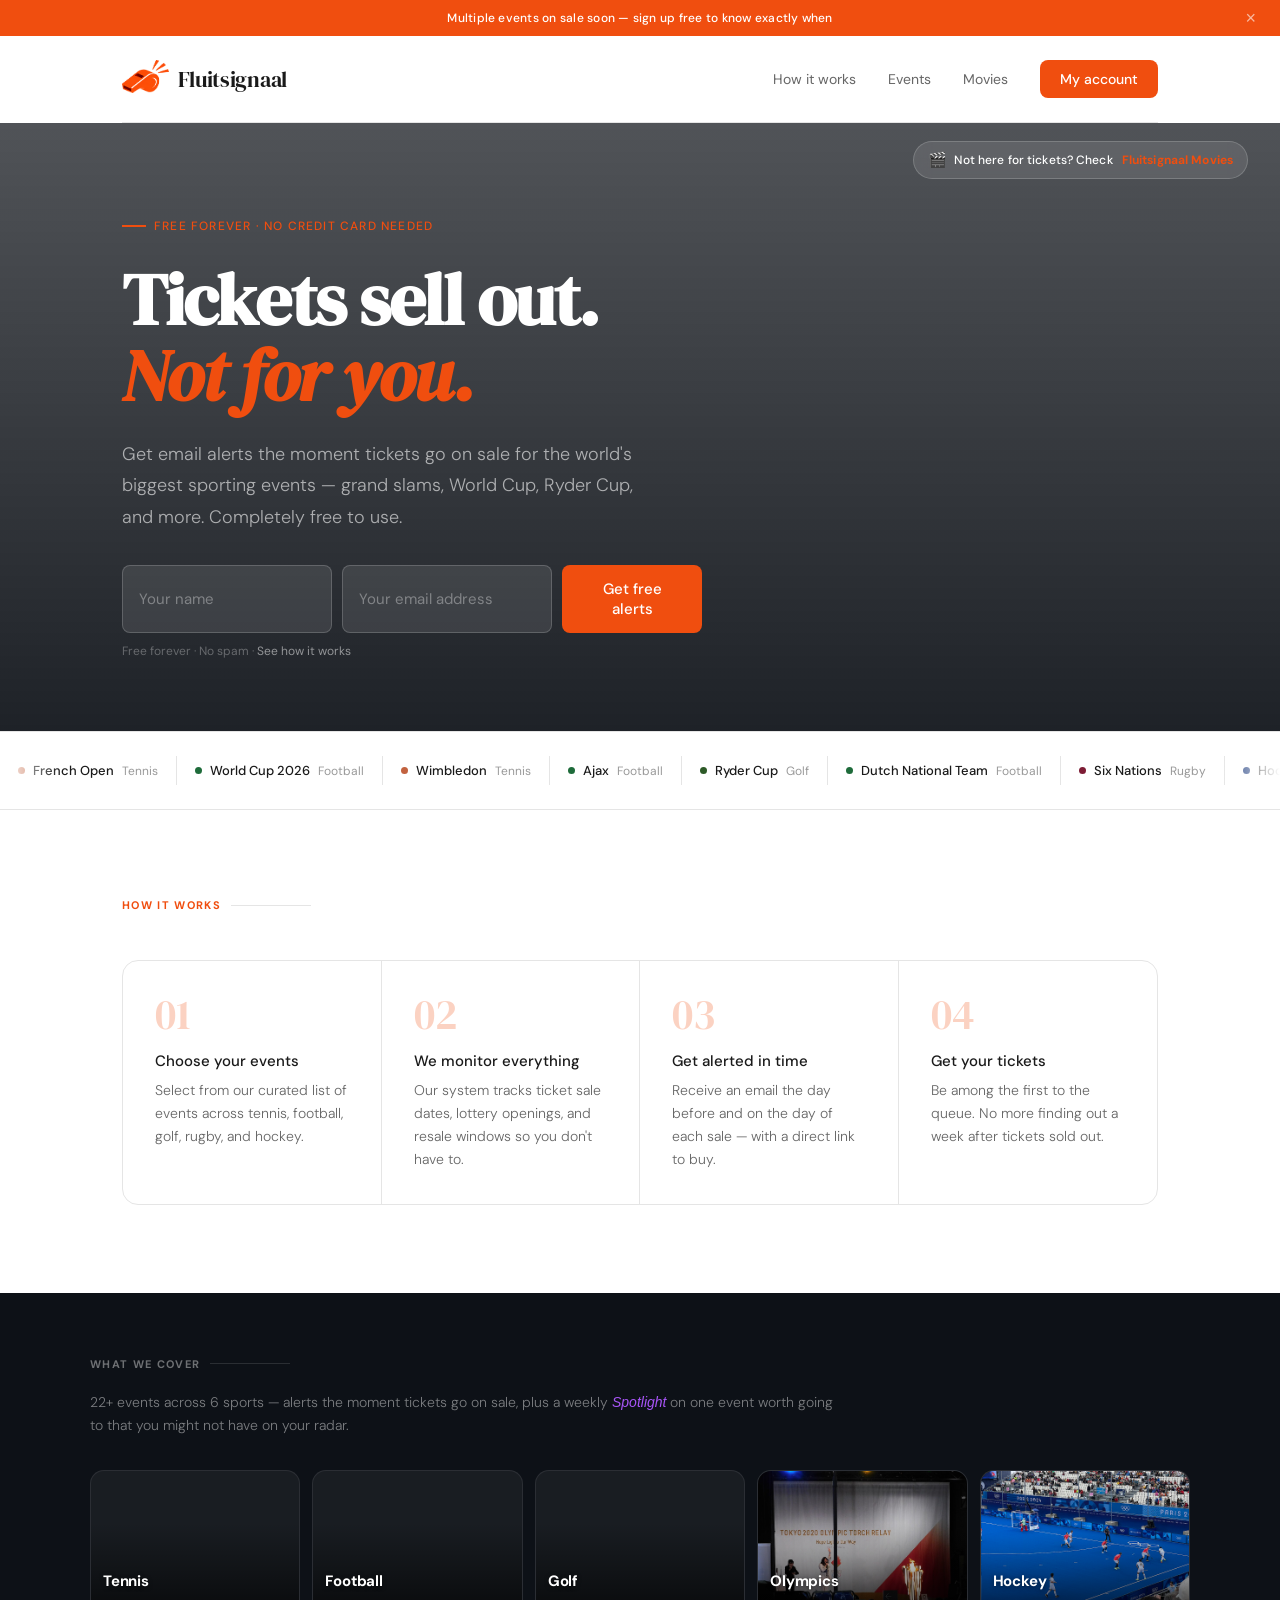
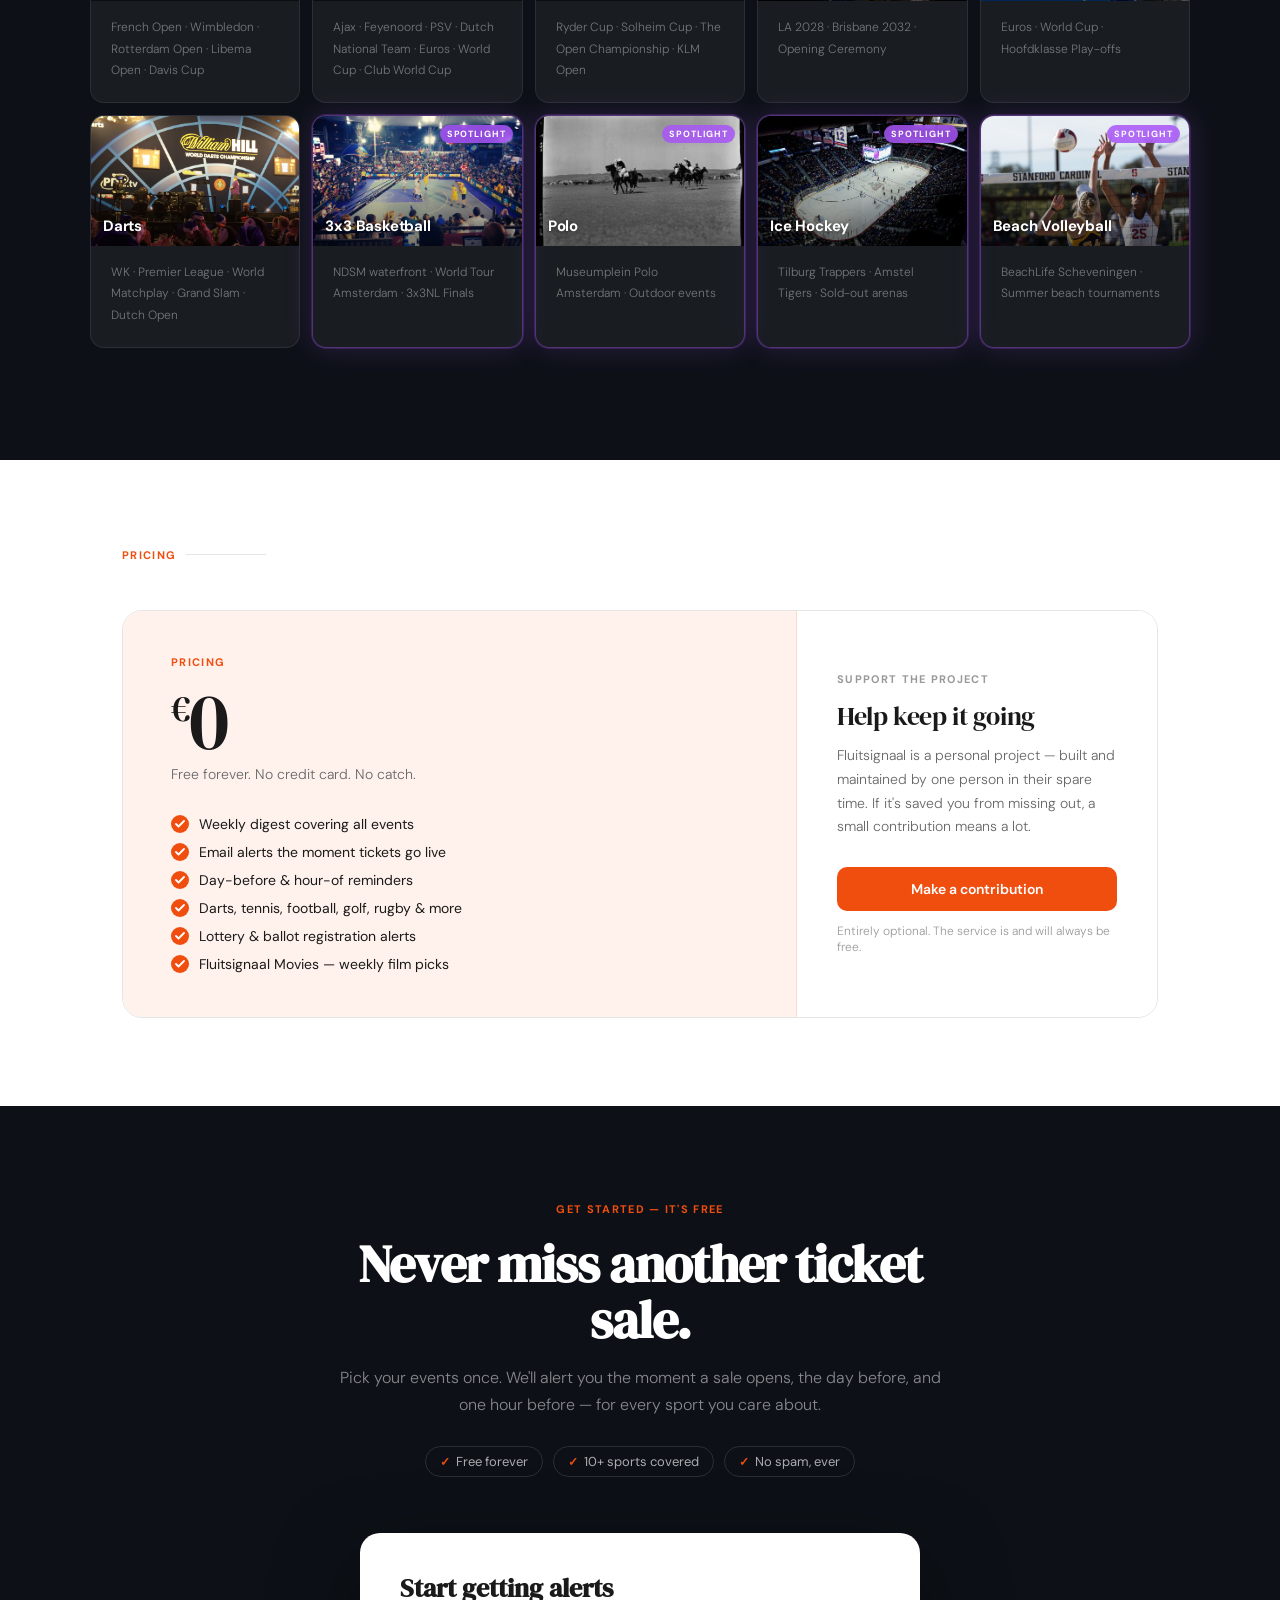
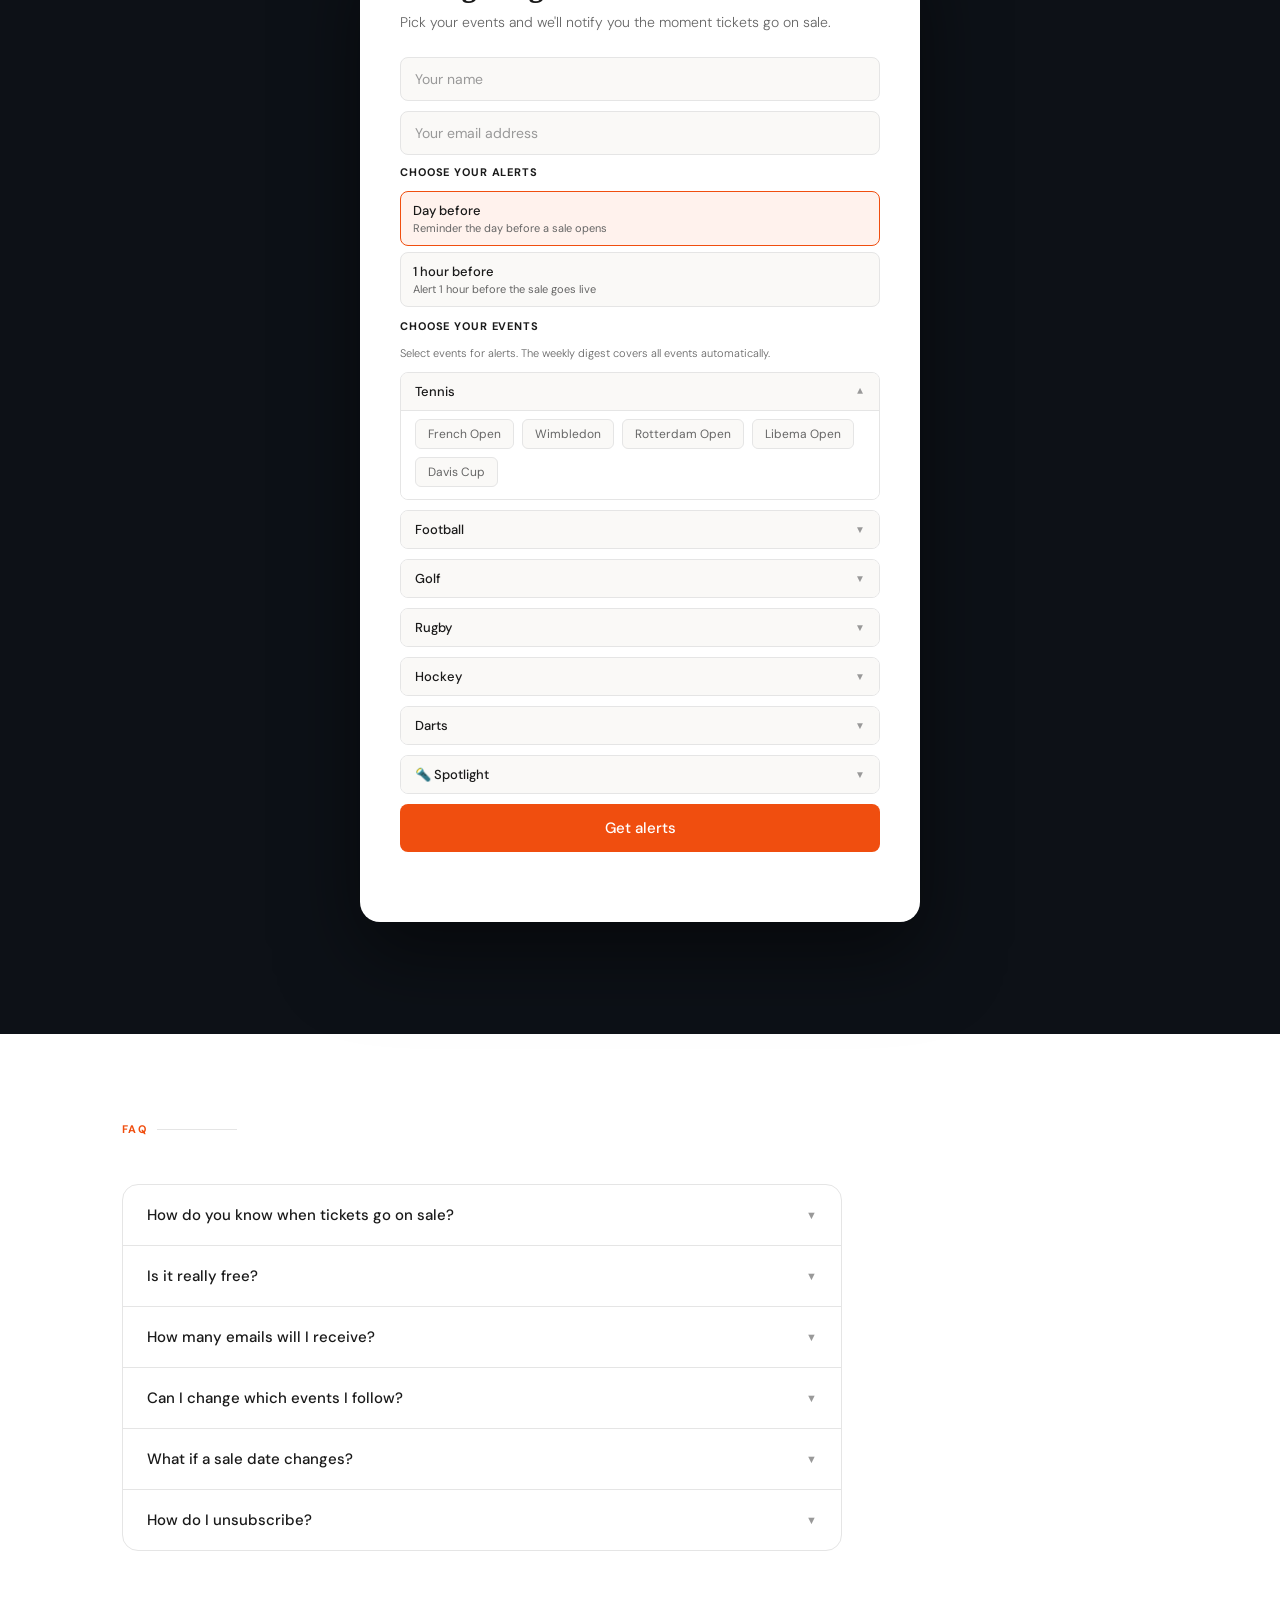
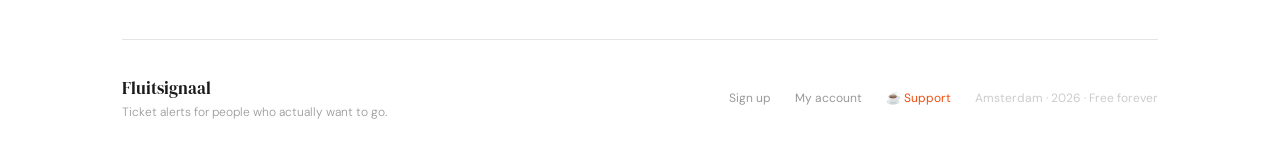
==== commit a0cfe0be: "Merge live GitHub Pages site history Reconciles the local backend repo (scripts, config.py, GitHub A" ====
--- a/index.html
+++ b/index.html
@@ -4,101 +4,799 @@
   <meta charset="UTF-8" />
   <meta name="viewport" content="width=device-width, initial-scale=1.0" />
   <title>Fluitsignaal</title>
+  <link rel="icon" type="image/svg+xml" href="favicon.svg">
+  <link rel="icon" type="image/png" href="logo.png">
   <link rel="preconnect" href="https://fonts.googleapis.com">
-  <link rel="preconnect" href="https://fonts.gstatic.com" crossorigin>
-  <link href="https://fonts.googleapis.com/css2?family=DM+Sans:wght@400;500;700&family=DM+Serif+Display:ital@0;1&display=swap" rel="stylesheet">
-  <link rel="stylesheet" href="site.css" />
+  <link href="https://fonts.googleapis.com/css2?family=DM+Serif+Display:ital@0;1&family=DM+Sans:wght@300;400;500&display=swap" rel="stylesheet">
+  <style>
+    :root {
+      --orange: #f04e0f;
+      --orange-light: #fff2ed;
+      --orange-mid: #ffd9cc;
+      --dark: #0d1117;
+      --body: #1a1a1a;
+      --muted: #666;
+      --subtle: #999;
+      --border: #e5e5e5;
+      --bg: #faf9f7;
+      --white: #ffffff;
+      --tennis: #c2623f;
+      --football: #1e6b3a;
+      --golf: #2d5a27;
+      --rugby: #7d1c35;
+      --hockey: #1c3a7d;
+      --darts: #5c1a1a;
+      --green: #00a86b;
+    }
+
+    *, *::before, *::after { box-sizing: border-box; margin: 0; padding: 0; }
+    body { font-family: 'DM Sans', sans-serif; color: var(--body); background: var(--white); }
+    .site { max-width: 1100px; margin: 0 auto; padding: 0 2rem; }
+
+    /* Urgency banner */
+    .urgency-banner {
+      background: var(--orange);
+      color: #fff;
+      font-size: 12px;
+      font-weight: 500;
+      letter-spacing: 0.02em;
+      text-align: center;
+      padding: 10px 2rem;
+      position: relative;
+      display: flex;
+      align-items: center;
+      justify-content: center;
+    }
+    .urgency-dismiss {
+      position: absolute;
+      right: 1.25rem;
+      top: 50%;
+      transform: translateY(-50%);
+      background: none;
+      border: none;
+      color: rgba(255,255,255,0.6);
+      font-size: 18px;
+      cursor: pointer;
+      padding: 4px;
+      line-height: 1;
+    }
+    .urgency-dismiss:hover { color: #fff; }
+
+    /* Nav */
+    .nav { display: flex; justify-content: space-between; align-items: center; padding: 1.5rem 0; border-bottom: 1px solid var(--border); }
+    .nav-logo { display: flex; align-items: center; gap: 9px; text-decoration: none; color: var(--body); }
+    .nav-logo img { height: 34px; width: auto; display: block; object-fit: contain; margin-top: -5px; }
+    .nav-logo-text { font-family: 'DM Serif Display', serif; font-size: 22px; letter-spacing: -0.3px; }
+    .nav-links { display: flex; align-items: center; gap: 2rem; }
+    .nav-link { font-size: 14px; color: var(--muted); text-decoration: none; transition: color 0.15s; }
+    .nav-link:hover { color: var(--body); }
+    .nav-cta { background: var(--orange); color: #fff; border: none; padding: 10px 20px; border-radius: 8px; font-family: 'DM Sans', sans-serif; font-size: 14px; font-weight: 500; cursor: pointer; text-decoration: none; transition: opacity 0.15s; }
+    .nav-cta:hover { opacity: 0.88; }
+    .nav-mobile-cta { display: none; }
+
+    /* Account modal */
+    .account-modal-overlay {
+      display: none; position: fixed; inset: 0;
+      background: rgba(0,0,0,0.4); z-index: 100;
+      align-items: center; justify-content: center; padding: 1rem;
+    }
+    .account-modal-overlay.open { display: flex; }
+    .account-modal {
+      background: #fff; border-radius: 14px; border: 1px solid var(--border);
+      padding: 2rem; width: 100%; max-width: 380px; position: relative;
+      box-shadow: 0 20px 60px rgba(0,0,0,0.12);
+    }
+    .account-modal-title { font-family: 'DM Serif Display', serif; font-size: 22px; margin-bottom: 0.5rem; }
+    .account-modal-sub { font-size: 14px; color: var(--muted); margin-bottom: 1.5rem; font-weight: 300; line-height: 1.5; }
+    .account-modal input {
+      width: 100%; padding: 12px 14px; border: 1px solid #ddd; border-radius: 8px;
+      font-family: 'DM Sans', sans-serif; font-size: 14px; color: var(--body); outline: none;
+      margin-bottom: 10px; transition: border-color 0.15s;
+    }
+    .account-modal input:focus { border-color: var(--orange); }
+    .account-modal-close {
+      position: absolute; top: 1rem; right: 1rem;
+      background: none; border: none; font-size: 20px; color: #aaa; cursor: pointer;
+    }
+    .account-modal-close:hover { color: var(--body); }
+
+    /* Hero */
+    .hero-wrap {
+      background: linear-gradient(to bottom, rgba(13,17,23,0.72) 0%, rgba(13,17,23,0.93) 100%),
+                  url('https://upload.wikimedia.org/wikipedia/commons/8/8f/Incheon_Soccer_Stadium_2.JPG') center/cover no-repeat;
+      padding: 5.5rem 0 4.5rem;
+      margin-bottom: 0;
+    }
+    .hero { max-width: 760px; }
+    .hero-eyebrow {
+      display: inline-flex; align-items: center; gap: 8px;
+      font-size: 12px; font-weight: 500; letter-spacing: 0.1em; text-transform: uppercase;
+      color: var(--orange); margin-bottom: 1.75rem;
+    }
+    .hero-eyebrow::before { content: ''; display: inline-block; width: 24px; height: 2px; background: var(--orange); }
+    .hero-title { font-family: 'DM Serif Display', serif; font-size: clamp(44px, 6vw, 72px); line-height: 1.06; letter-spacing: -1.5px; margin-bottom: 1.5rem; color: #fff; }
+    .hero-title em { font-style: italic; color: var(--orange); }
+    .hero-sub { font-size: 18px; font-weight: 300; line-height: 1.75; color: rgba(255,255,255,0.6); max-width: 520px; margin-bottom: 2rem; }
+    .hero-quick-signup { margin-top: 2rem; }
+    .hero-form-row { display: flex; gap: 10px; max-width: 580px; }
+    .hero-input { flex: 1; padding: 14px 16px; border-radius: 8px; border: 1px solid rgba(255,255,255,0.18); background: rgba(255,255,255,0.1); color: #fff; font-family: 'DM Sans', sans-serif; font-size: 15px; outline: none; transition: border-color 0.15s, background 0.15s; }
+    .hero-input::placeholder { color: rgba(255,255,255,0.35); }
+    .hero-input:focus { border-color: var(--orange); background: rgba(255,255,255,0.15); }
+    .hero-form-note { margin-top: 10px; font-size: 12px; color: rgba(255,255,255,0.3); }
+    .hero-form-note a { color: rgba(255,255,255,0.5); text-decoration: none; }
+    .hero-form-note a:hover { color: rgba(255,255,255,0.8); }
+    .hero-actions { display: flex; gap: 12px; flex-wrap: wrap; align-items: center; }
+    .btn-primary { background: var(--orange); color: #fff; border: none; padding: 14px 28px; border-radius: 8px; font-family: 'DM Sans', sans-serif; font-size: 15px; font-weight: 500; cursor: pointer; transition: opacity 0.15s; }
+    .btn-primary:hover { opacity: 0.88; }
+    .btn-secondary { background: transparent; color: rgba(255,255,255,0.7); border: 1px solid rgba(255,255,255,0.2); padding: 14px 28px; border-radius: 8px; font-family: 'DM Sans', sans-serif; font-size: 15px; font-weight: 400; cursor: pointer; transition: all 0.15s; }
+    .btn-secondary:hover { border-color: rgba(255,255,255,0.5); color: #fff; }
+
+    /* Events strip */
+    .divider { height: 1px; background: var(--border); }
+    .events-strip { padding: 1.5rem 0; overflow: hidden; position: relative; }
+    .events-strip::before, .events-strip::after { content: ''; position: absolute; top: 0; bottom: 0; width: 60px; z-index: 2; pointer-events: none; }
+    .events-strip::before { left: 0; background: linear-gradient(to right, #fff, transparent); }
+    .events-strip::after { right: 0; background: linear-gradient(to left, #fff, transparent); }
+    .events-track { display: flex; gap: 0; animation: marquee 28s linear infinite; width: max-content; align-items: center; }
+    .events-strip:hover .events-track { animation-play-state: paused; }
+    @keyframes marquee { 0% { transform: translateX(0); } 100% { transform: translateX(-50%); } }
+    .event-pill { white-space: nowrap; font-size: 13px; flex-shrink: 0; display: flex; align-items: center; gap: 8px; padding: 6px 18px; border-right: 1px solid var(--border); }
+    .event-pill-dot { width: 7px; height: 7px; border-radius: 50%; flex-shrink: 0; }
+    .event-pill-name { color: var(--body); font-weight: 500; }
+    .event-pill-sport { color: var(--subtle); font-size: 12px; }
+    .dot-tennis { background: var(--tennis); }
+    .dot-football { background: var(--football); }
+    .dot-golf { background: var(--golf); }
+    .dot-rugby { background: var(--rugby); }
+    .dot-hockey { background: var(--hockey); }
+    .dot-darts { background: var(--darts); }
+
+    /* How */
+    .how { padding: 5.5rem 0; }
+    .section-label { font-size: 11px; font-weight: 700; letter-spacing: 0.12em; text-transform: uppercase; color: var(--orange); margin-bottom: 3rem; display: flex; align-items: center; gap: 10px; }
+    .section-label::after { content: ''; flex: 1; height: 1px; background: var(--border); max-width: 80px; }
+    .steps { display: grid; grid-template-columns: repeat(auto-fit, minmax(220px, 1fr)); border: 1px solid var(--border); border-radius: 16px; overflow: hidden; }
+    .step { padding: 2rem; border-right: 1px solid var(--border); position: relative; }
+    .step:last-child { border-right: none; }
+    .step-num { font-family: 'DM Serif Display', serif; font-size: 42px; color: var(--orange); opacity: 0.25; margin-bottom: 1rem; line-height: 1; }
+    .step-title { font-size: 15px; font-weight: 500; margin-bottom: 0.5rem; }
+    .step-body { font-size: 14px; color: var(--muted); line-height: 1.65; font-weight: 300; }
+
+    /* Sports + Spotlight (combined dark section) */
+    .sports { background: var(--dark); padding: 4rem 2rem; margin: 0 -2rem; }
+    .sports-inner { max-width: 1100px; margin: 0 auto; }
+    .sports .section-label { color: rgba(255,255,255,0.4); margin-bottom: 1.25rem; }
+    .sports .section-label::after { background: rgba(255,255,255,0.12); }
+    .sports-section-intro { max-width: 760px; margin-bottom: 2rem; display: flex; align-items: baseline; gap: 2rem; flex-wrap: wrap; }
+    .sports-intro-title { font-family: 'DM Serif Display', serif; font-size: clamp(20px, 2.2vw, 26px); color: #fff; line-height: 1.2; letter-spacing: -0.3px; margin: 0; flex-shrink: 0; max-width: 340px; }
+    .sports-intro-body { font-size: 14px; color: rgba(255,255,255,0.45); line-height: 1.7; font-weight: 300; margin: 0; }
+    .spotlight-inline { color: #a855f7; font-style: italic; }
+    .sports-grid { display: grid; grid-template-columns: repeat(auto-fit, minmax(180px, 1fr)); gap: 12px; margin-bottom: 3rem; }
+    .sport-card.spotlight-card { border-color: rgba(168,85,247,0.4); box-shadow: 0 0 0 1px rgba(168,85,247,0.2), 0 0 28px rgba(168,85,247,0.2); }
+    .sport-card.spotlight-card:hover { box-shadow: 0 0 0 1px rgba(168,85,247,0.5), 0 0 40px rgba(168,85,247,0.35), 0 8px 32px rgba(0,0,0,0.4); }
+    .spotlight-card-badge { position: absolute; top: 9px; right: 9px; z-index: 2; background: rgba(168,85,247,0.85); backdrop-filter: blur(6px); color: #fff; font-size: 9px; font-weight: 700; letter-spacing: 0.1em; text-transform: uppercase; padding: 3px 7px; border-radius: 999px; }
+    .sport-card { border: 1px solid rgba(255,255,255,0.08); border-radius: 14px; overflow: hidden; background: rgba(255,255,255,0.05); transition: transform 0.15s, box-shadow 0.15s; }
+    .sport-card:hover { transform: translateY(-2px); box-shadow: 0 8px 32px rgba(0,0,0,0.4); }
+    .sport-img { height: 130px; background-size: cover; background-position: center; position: relative; }
+    .sport-img::after { content: ''; position: absolute; inset: 0; background: linear-gradient(to bottom, transparent 40%, rgba(0,0,0,0.55) 100%); }
+    .sport-img-label { position: absolute; bottom: 10px; left: 12px; font-size: 15px; font-weight: 700; color: #fff; z-index: 1; letter-spacing: -0.2px; text-shadow: 0 1px 4px rgba(0,0,0,0.5); }
+    .sport-card-body { padding: 1rem 1.25rem 1.25rem; }
+    .sport-name { font-size: 14px; font-weight: 600; margin-bottom: 8px; display: none; }
+    .sport-events { font-size: 12px; color: rgba(255,255,255,0.4); line-height: 1.8; font-weight: 300; }
+    .spotlight-teaser-inner { max-width: 680px; }
+    .spotlight-teaser-img {
+      width: 160px; height: 160px; border-radius: 50%;
+      background-size: cover; background-position: center;
+      float: right; margin: 0.25rem 0 1.25rem 2rem; flex-shrink: 0;
+      box-shadow: 0 0 0 3px rgba(168,85,247,0.35), 0 0 40px rgba(168,85,247,0.5), 0 0 90px rgba(168,85,247,0.2);
+    }
+    .spotlight-teaser-label { font-size: 11px; font-weight: 700; letter-spacing: 0.12em; text-transform: uppercase; color: #a855f7; margin-bottom: 0.75rem; display: block; }
+    .spotlight-teaser-title { font-family: 'DM Serif Display', serif; font-size: clamp(20px, 2.4vw, 28px); color: #fff; line-height: 1.2; letter-spacing: -0.3px; margin-bottom: 0.85rem; }
+    .spotlight-teaser-body { font-size: 14px; color: rgba(255,255,255,0.5); line-height: 1.7; font-weight: 300; margin-bottom: 1.5rem; }
+    @media (max-width: 767px) { .spotlight-teaser-img { float: none; display: block; margin: 0 auto 2rem; width: 160px; height: 160px; } }
+
+    /* FAQ */
+    .faq { padding: 5.5rem 0; }
+    .faq-list { margin-top: 3rem; max-width: 720px; border: 1px solid var(--border); border-radius: 16px; overflow: hidden; }
+    .faq-item { border-bottom: 1px solid var(--border); }
+    .faq-item:last-child { border-bottom: none; }
+    .faq-q { width: 100%; text-align: left; background: none; border: none; padding: 1.25rem 1.5rem; font-family: 'DM Sans', sans-serif; font-size: 15px; font-weight: 500; color: var(--body); cursor: pointer; display: flex; justify-content: space-between; align-items: center; gap: 1rem; }
+    .faq-q:hover { background: var(--bg); }
+    .faq-chevron { font-size: 11px; color: var(--subtle); transition: transform 0.2s; flex-shrink: 0; }
+    .faq-item.open .faq-chevron { transform: rotate(180deg); }
+    .faq-a { display: none; padding: 0 1.5rem 1.25rem; font-size: 14px; color: var(--muted); line-height: 1.75; font-weight: 300; }
+    .faq-item.open .faq-a { display: block; }
+
+    /* Pricing */
+    .pricing { padding: 5.5rem 0; }
+    .free-banner {
+      margin-top: 3rem;
+      display: grid;
+      grid-template-columns: 1fr 360px;
+      gap: 0;
+      border-radius: 20px;
+      overflow: hidden;
+      border: 1px solid var(--border);
+    }
+    .free-banner-left {
+      background: var(--orange-light);
+      padding: 2.75rem 3rem;
+      border-right: 1px solid var(--orange-mid);
+    }
+    .free-banner-eyebrow { font-size: 11px; font-weight: 700; letter-spacing: 0.12em; text-transform: uppercase; color: var(--orange); margin-bottom: 1rem; }
+    .free-banner-price { font-family: 'DM Serif Display', serif; font-size: 80px; line-height: 0.9; color: var(--body); letter-spacing: -3px; margin-bottom: 0.5rem; }
+    .free-banner-price span { font-size: 36px; letter-spacing: -1px; vertical-align: super; }
+    .free-banner-label { font-size: 14px; color: var(--muted); margin-bottom: 2rem; font-weight: 300; }
+    .free-features { list-style: none; display: flex; flex-direction: column; gap: 10px; }
+    .free-features li { font-size: 14px; color: var(--body); display: flex; gap: 10px; font-weight: 400; align-items: center; }
+    .free-features li::before { content: ''; width: 18px; height: 18px; border-radius: 50%; background: var(--orange); flex-shrink: 0; background-image: url("data:image/svg+xml,%3Csvg xmlns='http://www.w3.org/2000/svg' width='10' height='8' viewBox='0 0 10 8'%3E%3Cpath d='M1 4l2.5 2.5L9 1' stroke='white' stroke-width='1.8' stroke-linecap='round' stroke-linejoin='round' fill='none'/%3E%3C/svg%3E"); background-repeat: no-repeat; background-position: center; }
+    .donate-card {
+      background: var(--white);
+      padding: 2.75rem 2.5rem;
+      display: flex;
+      flex-direction: column;
+      justify-content: center;
+      gap: 0;
+    }
+    .donate-card-label { font-size: 11px; font-weight: 700; letter-spacing: 0.12em; text-transform: uppercase; color: var(--subtle); margin-bottom: 1rem; }
+    .donate-card-title { font-family: 'DM Serif Display', serif; font-size: 26px; line-height: 1.15; letter-spacing: -0.4px; margin-bottom: 0.75rem; }
+    .donate-card-body { font-size: 14px; color: var(--muted); line-height: 1.7; font-weight: 300; margin-bottom: 1.75rem; }
+    .btn-donate { display: inline-flex; align-items: center; justify-content: center; gap: 8px; background: var(--orange); color: #fff; border: none; padding: 13px 24px; border-radius: 10px; font-family: 'DM Sans', sans-serif; font-size: 14px; font-weight: 600; cursor: pointer; text-decoration: none; transition: opacity 0.15s; }
+    .btn-donate:hover { opacity: 0.88; }
+    .donate-note { margin-top: 0.75rem; font-size: 12px; color: var(--subtle); font-weight: 300; }
+    @media (max-width: 900px) { .free-banner { grid-template-columns: 1fr; } .free-banner-left { border-right: none; border-bottom: 1px solid var(--orange-mid); } }
+
+    /* Signup */
+    .signup { padding: 6rem 0 7rem; background: var(--dark); margin: 0 -2rem; padding-left: 2rem; padding-right: 2rem; }
+    .signup-header { text-align: center; max-width: 620px; margin: 0 auto 3.5rem; }
+    .signup-header-eyebrow { font-size: 11px; font-weight: 700; letter-spacing: 0.12em; text-transform: uppercase; color: var(--orange); margin-bottom: 1.25rem; }
+    .signup-header-title { font-family: 'DM Serif Display', serif; font-size: clamp(34px, 4.5vw, 52px); color: #fff; line-height: 1.08; letter-spacing: -1px; margin-bottom: 1rem; }
+    .signup-header-sub { font-size: 16px; color: rgba(255,255,255,0.5); font-weight: 300; line-height: 1.7; margin-bottom: 1.75rem; }
+    .signup-chips { display: flex; gap: 10px; flex-wrap: wrap; justify-content: center; }
+    .signup-chip { display: inline-flex; align-items: center; gap: 6px; padding: 6px 14px; border: 1px solid rgba(255,255,255,0.12); border-radius: 999px; font-size: 13px; color: rgba(255,255,255,0.65); font-weight: 400; }
+    .signup-chip::before { content: '✓'; color: var(--orange); font-weight: 700; font-size: 12px; }
+    .signup-inner { max-width: 560px; margin: 0 auto; }
+    .signup-box { border-radius: 20px; padding: 2.5rem; background: #fff; box-shadow: 0 32px 80px rgba(0,0,0,0.5); }
+    .signup-title { font-family: 'DM Serif Display', serif; font-size: 26px; margin-bottom: 0.4rem; line-height: 1.2; color: var(--body); }
+    .signup-sub { font-size: 14px; color: var(--muted); margin-bottom: 1.5rem; font-weight: 300; line-height: 1.6; }
+    .signup-form { display: flex; flex-direction: column; gap: 10px; }
+    .signup-form input { padding: 12px 14px; border: 1px solid var(--border); border-radius: 8px; font-family: 'DM Sans', sans-serif; font-size: 14px; color: var(--body); background: var(--bg); width: 100%; outline: none; transition: border-color 0.15s; }
+    .signup-form input:focus { border-color: var(--orange); background: #fff; }
+    .signup-form input::placeholder { color: var(--subtle); }
+    .reminders-section { display: flex; flex-direction: column; gap: 6px; }
+    .reminders-label { font-size: 12px; font-weight: 600; color: var(--body); letter-spacing: 0.02em; text-transform: uppercase; font-size: 11px; }
+    .reminder-options { display: flex; flex-direction: column; gap: 6px; }
+    .reminder-opt { display: flex; align-items: flex-start; gap: 10px; cursor: pointer; }
+    .reminder-opt input[type="checkbox"] { display: none; }
+    .reminder-box { display: flex; flex-direction: column; padding: 10px 12px; border: 1px solid var(--border); border-radius: 8px; background: var(--bg); flex: 1; transition: all 0.15s; }
+    .reminder-opt input:checked + .reminder-box { border-color: var(--orange); background: var(--orange-light); }
+    .reminder-label { font-size: 13px; font-weight: 500; color: var(--body); }
+    .reminder-desc { font-size: 11px; color: var(--muted); margin-top: 2px; }
+    .plan-toggle { display: flex; gap: 8px; }
+    .plan-btn { flex: 1; padding: 10px; border: 1px solid var(--border); border-radius: 8px; background: var(--bg); font-family: 'DM Sans', sans-serif; font-size: 13px; cursor: pointer; text-align: center; transition: all 0.15s; color: var(--muted); }
+    .plan-btn.active { border-color: var(--orange); background: var(--orange); color: #fff; }
+    .events-section { display: none; flex-direction: column; gap: 10px; padding-top: 2px; }
+    .events-section.visible { display: flex; }
+    .sport-group { border: 1px solid var(--border); border-radius: 8px; overflow: hidden; }
+    .sport-header { display: flex; justify-content: space-between; align-items: center; padding: 10px 14px; cursor: pointer; font-size: 13px; font-weight: 500; background: var(--bg); user-select: none; color: var(--body); }
+    .sport-header .chevron { font-size: 10px; color: var(--subtle); transition: transform 0.2s; }
+    .sport-header.open .chevron { transform: rotate(180deg); }
+    .sport-events-list { display: none; padding: 8px 14px 12px; display: flex; flex-wrap: wrap; gap: 8px; background: #fff; border-top: 1px solid var(--border); }
+    .event-toggle { display: flex; align-items: center; gap: 6px; padding: 6px 12px; border: 1px solid var(--border); border-radius: 6px; cursor: pointer; font-size: 12px; color: var(--muted); background: var(--bg); transition: all 0.15s; user-select: none; }
+    .event-toggle:hover { border-color: #bbb; color: var(--body); }
+    .event-toggle.selected { border-color: var(--orange); background: var(--orange); color: #fff; }
+    .event-toggle.disabled { opacity: 0.35; cursor: not-allowed; }
+    .event-counter { font-size: 12px; color: var(--muted); text-align: right; }
+    .event-counter span { color: var(--orange); font-weight: 600; }
+    .signup-note { font-size: 12px; color: rgba(255,255,255,0.3); margin-top: 4px; }
+    .success-msg { display: none; background: rgba(0,168,107,0.15); border: 1px solid rgba(0,168,107,0.4); border-radius: 8px; padding: 1rem; font-size: 14px; color: #4ade80; }
+    .error-msg { display: none; background: rgba(240,78,15,0.15); border: 1px solid rgba(240,78,15,0.4); border-radius: 8px; padding: 1rem; font-size: 14px; color: #fca5a5; }
+
+    /* Footer */
+    .footer { border-top: 1px solid var(--border); padding: 2.25rem 0; display: flex; justify-content: space-between; align-items: center; flex-wrap: wrap; gap: 1rem; }
+    .footer-left { display: flex; flex-direction: column; gap: 4px; }
+    .footer-logo { font-family: 'DM Serif Display', serif; font-size: 17px; }
+    .footer-tagline { font-size: 12px; color: var(--subtle); font-weight: 300; }
+    .footer-links { display: flex; gap: 1.5rem; align-items: center; }
+    .footer-link { font-size: 12px; color: var(--subtle); text-decoration: none; background: none; border: none; cursor: pointer; font-family: inherit; transition: color 0.15s; }
+    .footer-link:hover { color: var(--body); }
+    .footer-note { font-size: 12px; color: #ccc; }
+
+    /* Mobile */
+    @media (max-width: 767px) {
+      .site { padding: 0 1.25rem; }
+      .nav { padding: 1.25rem 0; }
+      .nav-links { display: none; }
+      .nav-mobile-cta { display: block; background: var(--orange); color: #fff; border: none; padding: 9px 18px; border-radius: 8px; font-family: 'DM Sans', sans-serif; font-size: 14px; font-weight: 500; cursor: pointer; }
+      .hero-wrap { padding: 3.5rem 0 3rem; }
+      .hero-sub { font-size: 16px; }
+      .hero-form-row { flex-direction: column; max-width: 100%; }
+      .hero-input { width: 100%; }
+      .hero-actions { flex-direction: column; align-items: stretch; }
+      .btn-primary, .btn-secondary { text-align: center; width: 100%; }
+      .events-strip { padding: 1rem 0; }
+      .steps { grid-template-columns: 1fr 1fr; }
+      .step { border-right: 1px solid var(--border); border-bottom: 1px solid var(--border); }
+      .step:nth-child(2n) { border-right: none; }
+      .step:nth-last-child(-n+2) { border-bottom: none; }
+      .sports-grid { grid-template-columns: repeat(2, 1fr); }
+      .plans { grid-template-columns: 1fr; }
+      .signup-inner { grid-template-columns: 1fr; gap: 2.5rem; }
+      .signup-aside { order: -1; }
+      .signup-box { padding: 1.75rem 1.25rem; }
+      .signup-title { font-size: 26px; }
+      .plan-toggle { flex-direction: column; }
+      .footer { flex-direction: column; align-items: flex-start; }
+    }
+    @media (max-width: 400px) {
+      .steps { grid-template-columns: 1fr; }
+      .step { border-right: none; border-bottom: 1px solid var(--border); }
+      .step:last-child { border-bottom: none; }
+      .sports-grid { grid-template-columns: 1fr; }
+    }
+  </style>
 </head>
-<body data-page="home">
-  <div class="site-shell">
-    <header class="topbar">
-      <a class="brand" href="index.html">
-        <img src="https://coenvanrappard-lgtm.github.io/Fluitsignaal/logo.png" alt="Fluitsignaal logo" />
-        <div>
-          <div class="brand-wordmark">Fluitsignaal</div>
-          <div class="brand-tag">Booking, watching, going</div>
-        </div>
-      </a>
-      <nav class="topnav">
-        <a class="active" href="index.html">Home</a>
-        <a href="dashboard.html">Dashboard</a>
-        <a href="tickets.html">Tickets</a>
-        <a href="amsterdam.html">Amsterdam this weekend</a>
-      </nav>
-    </header>
-
+<body>
+
+<!-- Urgency banner -->
+<div class="urgency-banner" id="urgency-banner">
+  Multiple events on sale soon — sign up free to know exactly when
+  <button class="urgency-dismiss" onclick="document.getElementById('urgency-banner').style.display='none'" aria-label="Dismiss">×</button>
+</div>
+
+<div class="site">
+  <nav class="nav">
+    <a class="nav-logo" href="#">
+      <img src="logo.png" alt="Fluitsignaal" />
+      <span class="nav-logo-text">Fluitsignaal</span>
+    </a>
+    <div class="nav-links">
+      <a href="#how" class="nav-link">How it works</a>
+      <a href="#sports" class="nav-link">Events</a>
+      <a href="movies.html" class="nav-link">Movies</a>
+      <button class="nav-cta" onclick="openAccountModal()">My account</button>
+    </div>
+    <button class="nav-mobile-cta" onclick="document.getElementById('signup-form').scrollIntoView({behavior:'smooth'})">Get alerts</button>
+  </nav>
+</div>
+
+<div class="hero-wrap" style="position:relative;">
+  <a href="movies.html" style="position:absolute;top:18px;right:2rem;z-index:2;display:inline-flex;align-items:center;gap:7px;background:rgba(255,255,255,0.1);backdrop-filter:blur(8px);border:1px solid rgba(255,255,255,0.18);color:#fff;text-decoration:none;padding:8px 14px;border-radius:999px;font-size:12px;font-weight:500;letter-spacing:0.01em;transition:background 0.2s;" onmouseover="this.style.background='rgba(240,78,15,0.75)'" onmouseout="this.style.background='rgba(255,255,255,0.1)'">
+    <span style="font-size:15px;">🎬</span> Not here for tickets? Check <strong style="color:#f04e0f;margin-left:2px;">Fluitsignaal Movies</strong>
+  </a>
+  <div class="site">
     <section class="hero">
-      <div class="hero-copy">
-        <div class="eyebrow">The product, not just the email</div>
-        <h1>Keep up with what is worth booking and going to.</h1>
-        <p>Fluitsignaal works better when the website holds the full picture. Tickets and Amsterdam picks each get their own space, while the newsletter becomes the reminder layer on top.</p>
-        <div class="hero-actions">
-          <a class="btn btn-accent" href="dashboard.html">Open dashboard</a>
-          <a class="btn btn-secondary" href="amsterdam.html">See this weekend</a>
-        </div>
-        <div class="page-subnav">
-          <a href="tickets.html">Tickets</a>
-          <a href="amsterdam.html">Amsterdam this weekend</a>
-        </div>
-      </div>
-      <aside class="hero-panel" id="hero-stats"></aside>
+      <p class="hero-eyebrow">Free forever · No credit card needed</p>
+      <h1 class="hero-title">Tickets sell out.<br><em>Not for you.</em></h1>
+      <p class="hero-sub">Get email alerts the moment tickets go on sale for the world's biggest sporting events — grand slams, World Cup, Ryder Cup, and more. Completely free to use.</p>
+      <div class="hero-quick-signup">
+        <div class="hero-form-row">
+          <input type="text" id="hero-name" class="hero-input" placeholder="Your name" autocomplete="given-name" />
+          <input type="email" id="hero-email" class="hero-input" placeholder="Your email address" autocomplete="email" />
+          <button class="btn-primary" onclick="heroSignup()">Get free alerts</button>
+        </div>
+        <p class="hero-form-note">Free forever · No spam · <a href="#" onclick="document.getElementById('how').scrollIntoView({behavior:'smooth'});return false;">See how it works</a></p>
+      </div>
     </section>
-
-    <section class="section">
-      <div class="section-heading">
-        <div class="eyebrow">Two pillars</div>
-        <h2>One brand, two clear products.</h2>
-        <p>The company gets easier to understand when the website holds the structure and email becomes an optional alert and reminder layer.</p>
-      </div>
-      <div class="pillars">
-        <a class="panel pillar-card" href="tickets.html">
-          <div class="kicker">Tickets</div>
-          <h3>Follow the sale dates that matter.</h3>
-          <p>Live now, action required, upcoming windows, spotlight events and one place to stay ahead of the sale calendar.</p>
-          <div class="pillar-link">Open tickets →</div>
-        </a>
-        <a class="panel pillar-card" href="amsterdam.html">
-          <div class="kicker">Amsterdam</div>
-          <h3>See what is actually worth stepping out for.</h3>
-          <p>Weekend picks and city dates become easier to browse when they live in their own rhythm rather than acting as a newsletter appendix.</p>
-          <div class="pillar-link">Open Amsterdam →</div>
-        </a>
-      </div>
-    </section>
-
-    <section class="section">
-      <div class="section-heading">
-        <div class="eyebrow">This week</div>
-        <h2>What the product looks like when it is split properly.</h2>
-      </div>
-      <div class="highlights" id="home-highlights"></div>
-    </section>
-
-    <section class="section">
-      <div class="section-heading">
-        <div class="eyebrow">How it works</div>
-        <h2>Use the site as the source of truth.</h2>
-      </div>
-      <div class="mini-grid">
-        <div class="panel info-card">
-          <h3>Browse by intent</h3>
-          <p>Tickets are functional. Amsterdam is local and timely. Splitting them reduces noise and makes each section easier to trust.</p>
-        </div>
-        <div class="panel info-card">
-          <h3>Let email do less</h3>
-          <p>The digest can summarise the strongest things and link back to the relevant page instead of trying to carry the entire product on its own.</p>
-        </div>
-        <div class="panel info-card">
-          <h3>Make reminders the upgrade</h3>
-          <p>Once the website holds the full information, reminders and alerts become a clear premium utility instead of the entire experience.</p>
-        </div>
-      </div>
-    </section>
-
-    <footer class="footer">
-      <strong>Current direction:</strong> the website becomes the source of truth, and the newsletter works as the optional reminder layer on top.
-    </footer>
   </div>
-  <script src="site.js"></script>
+</div>
+
+<div class="divider"></div>
+<div class="events-strip">
+  <div class="events-track">
+    <div class="event-pill"><span class="event-pill-dot dot-tennis"></span><span class="event-pill-name">French Open</span><span class="event-pill-sport">Tennis</span></div>
+    <div class="event-pill"><span class="event-pill-dot dot-football"></span><span class="event-pill-name">World Cup 2026</span><span class="event-pill-sport">Football</span></div>
+    <div class="event-pill"><span class="event-pill-dot dot-tennis"></span><span class="event-pill-name">Wimbledon</span><span class="event-pill-sport">Tennis</span></div>
+    <div class="event-pill"><span class="event-pill-dot dot-football"></span><span class="event-pill-name">Ajax</span><span class="event-pill-sport">Football</span></div>
+    <div class="event-pill"><span class="event-pill-dot dot-golf"></span><span class="event-pill-name">Ryder Cup</span><span class="event-pill-sport">Golf</span></div>
+    <div class="event-pill"><span class="event-pill-dot dot-football"></span><span class="event-pill-name">Dutch National Team</span><span class="event-pill-sport">Football</span></div>
+    <div class="event-pill"><span class="event-pill-dot dot-rugby"></span><span class="event-pill-name">Six Nations</span><span class="event-pill-sport">Rugby</span></div>
+    <div class="event-pill"><span class="event-pill-dot dot-hockey"></span><span class="event-pill-name">Hockey World Cup</span><span class="event-pill-sport">Hockey</span></div>
+    <div class="event-pill"><span class="event-pill-dot dot-golf"></span><span class="event-pill-name">KLM Open</span><span class="event-pill-sport">Golf</span></div>
+    <div class="event-pill"><span class="event-pill-dot dot-tennis"></span><span class="event-pill-name">Rotterdam Open</span><span class="event-pill-sport">Tennis</span></div>
+    <div class="event-pill"><span class="event-pill-dot dot-darts"></span><span class="event-pill-name">Darts World Championship</span><span class="event-pill-sport">Darts</span></div>
+    <div class="event-pill"><span class="event-pill-dot dot-darts"></span><span class="event-pill-name">Premier League Darts</span><span class="event-pill-sport">Darts</span></div>
+    <div class="event-pill"><span class="event-pill-dot dot-darts"></span><span class="event-pill-name">Dutch Open</span><span class="event-pill-sport">Darts</span></div>
+    <!-- duplicate for seamless loop -->
+    <div class="event-pill"><span class="event-pill-dot dot-tennis"></span><span class="event-pill-name">French Open</span><span class="event-pill-sport">Tennis</span></div>
+    <div class="event-pill"><span class="event-pill-dot dot-football"></span><span class="event-pill-name">World Cup 2026</span><span class="event-pill-sport">Football</span></div>
+    <div class="event-pill"><span class="event-pill-dot dot-tennis"></span><span class="event-pill-name">Wimbledon</span><span class="event-pill-sport">Tennis</span></div>
+    <div class="event-pill"><span class="event-pill-dot dot-football"></span><span class="event-pill-name">Ajax</span><span class="event-pill-sport">Football</span></div>
+    <div class="event-pill"><span class="event-pill-dot dot-golf"></span><span class="event-pill-name">Ryder Cup</span><span class="event-pill-sport">Golf</span></div>
+    <div class="event-pill"><span class="event-pill-dot dot-football"></span><span class="event-pill-name">Dutch National Team</span><span class="event-pill-sport">Football</span></div>
+    <div class="event-pill"><span class="event-pill-dot dot-rugby"></span><span class="event-pill-name">Six Nations</span><span class="event-pill-sport">Rugby</span></div>
+    <div class="event-pill"><span class="event-pill-dot dot-hockey"></span><span class="event-pill-name">Hockey World Cup</span><span class="event-pill-sport">Hockey</span></div>
+    <div class="event-pill"><span class="event-pill-dot dot-golf"></span><span class="event-pill-name">KLM Open</span><span class="event-pill-sport">Golf</span></div>
+    <div class="event-pill"><span class="event-pill-dot dot-tennis"></span><span class="event-pill-name">Rotterdam Open</span><span class="event-pill-sport">Tennis</span></div>
+    <div class="event-pill"><span class="event-pill-dot dot-darts"></span><span class="event-pill-name">Darts World Championship</span><span class="event-pill-sport">Darts</span></div>
+    <div class="event-pill"><span class="event-pill-dot dot-darts"></span><span class="event-pill-name">Premier League Darts</span><span class="event-pill-sport">Darts</span></div>
+    <div class="event-pill"><span class="event-pill-dot dot-darts"></span><span class="event-pill-name">Dutch Open</span><span class="event-pill-sport">Darts</span></div>
+  </div>
+</div>
+<div class="divider"></div>
+
+<div class="site">
+  <section class="how" id="how">
+    <p class="section-label">How it works</p>
+    <div class="steps">
+      <div class="step"><div class="step-num">01</div><div class="step-title">Choose your events</div><div class="step-body">Select from our curated list of events across tennis, football, golf, rugby, and hockey.</div></div>
+      <div class="step"><div class="step-num">02</div><div class="step-title">We monitor everything</div><div class="step-body">Our system tracks ticket sale dates, lottery openings, and resale windows so you don't have to.</div></div>
+      <div class="step"><div class="step-num">03</div><div class="step-title">Get alerted in time</div><div class="step-body">Receive an email the day before and on the day of each sale — with a direct link to buy.</div></div>
+      <div class="step"><div class="step-num">04</div><div class="step-title">Get your tickets</div><div class="step-body">Be among the first to the queue. No more finding out a week after tickets sold out.</div></div>
+    </div>
+  </section>
+</div>
+
+<section class="sports" id="sports">
+  <div class="sports-inner">
+    <p class="section-label">What we cover</p>
+    <div class="sports-section-intro">
+      <p class="sports-intro-body">22+ events across 6 sports — alerts the moment tickets go on sale, plus a weekly <span class="spotlight-inline">Spotlight</span> on one event worth going to that you might not have on your radar.</p>
+    </div>
+    <div class="sports-grid">
+      <div class="sport-card tennis">
+        <div class="sport-img" style="background-image:url('https://upload.wikimedia.org/wikipedia/commons/a/af/Wimbledon_court_No._1.JPG')">
+          <div class="sport-img-label">Tennis</div>
+        </div>
+        <div class="sport-card-body"><div class="sport-events">French Open · Wimbledon · Rotterdam Open · Libema Open · Davis Cup</div></div>
+      </div>
+      <div class="sport-card football">
+        <div class="sport-img" style="background-image:url('https://upload.wikimedia.org/wikipedia/commons/5/5a/Olympic_Stadium_Soccer.JPG')">
+          <div class="sport-img-label">Football</div>
+        </div>
+        <div class="sport-card-body"><div class="sport-events">Ajax · Feyenoord · PSV · Dutch National Team · Euros · World Cup · Club World Cup</div></div>
+      </div>
+      <div class="sport-card golf">
+        <div class="sport-img" style="background-image:url('https://images.unsplash.com/photo-1587174486073-ae5e5cff23aa?w=800&q=80')">
+          <div class="sport-img-label">Golf</div>
+        </div>
+        <div class="sport-card-body"><div class="sport-events">Ryder Cup · Solheim Cup · The Open Championship · KLM Open</div></div>
+      </div>
+      <div class="sport-card" style="--sport-color:#c9a227;">
+        <div class="sport-img" style="background-image:url('olympics.jpg')">
+          <div class="sport-img-label">Olympics</div>
+        </div>
+        <div class="sport-card-body"><div class="sport-events">LA 2028 · Brisbane 2032 · Opening Ceremony</div></div>
+      </div>
+      <div class="sport-card hockey">
+        <div class="sport-img" style="background-image:url('hockey.jpg')">
+          <div class="sport-img-label">Hockey</div>
+        </div>
+        <div class="sport-card-body"><div class="sport-events">Euros · World Cup · Hoofdklasse Play-offs</div></div>
+      </div>
+      <div class="sport-card darts">
+        <div class="sport-img" style="background-image:url('darts.jpg')">
+          <div class="sport-img-label">Darts</div>
+        </div>
+        <div class="sport-card-body"><div class="sport-events">WK · Premier League · World Matchplay · Grand Slam · Dutch Open</div></div>
+      </div>
+      <div class="sport-card spotlight-card">
+        <div class="sport-img" style="background-image:url('spotlight1.jpg')">
+          <div class="spotlight-card-badge">Spotlight</div>
+          <div class="sport-img-label">3x3 Basketball</div>
+        </div>
+        <div class="sport-card-body"><div class="sport-events">NDSM waterfront · World Tour Amsterdam · 3x3NL Finals</div></div>
+      </div>
+      <div class="sport-card spotlight-card">
+        <div class="sport-img" style="background-image:url('spotlight2.jpg')">
+          <div class="spotlight-card-badge">Spotlight</div>
+          <div class="sport-img-label">Polo</div>
+        </div>
+        <div class="sport-card-body"><div class="sport-events">Museumplein Polo Amsterdam · Outdoor events</div></div>
+      </div>
+      <div class="sport-card spotlight-card">
+        <div class="sport-img" style="background-image:url('spotlight3.jpg')">
+          <div class="spotlight-card-badge">Spotlight</div>
+          <div class="sport-img-label">Ice Hockey</div>
+        </div>
+        <div class="sport-card-body"><div class="sport-events">Tilburg Trappers · Amstel Tigers · Sold-out arenas</div></div>
+      </div>
+      <div class="sport-card spotlight-card">
+        <div class="sport-img" style="background-image:url('spotlight4.jpg'); background-position: top center;">
+          <div class="spotlight-card-badge">Spotlight</div>
+          <div class="sport-img-label">Beach Volleyball</div>
+        </div>
+        <div class="sport-card-body"><div class="sport-events">BeachLife Scheveningen · Summer beach tournaments</div></div>
+      </div>
+    </div>
+  </div>
+</section>
+
+<div class="site">
+  <section class="pricing" id="pricing">
+    <p class="section-label">Pricing</p>
+    <div class="free-banner">
+      <div class="free-banner-left">
+        <div class="free-banner-eyebrow">Pricing</div>
+        <div class="free-banner-price"><span>€</span>0</div>
+        <div class="free-banner-label">Free forever. No credit card. No catch.</div>
+        <ul class="free-features">
+          <li>Weekly digest covering all events</li>
+          <li>Email alerts the moment tickets go live</li>
+          <li>Day-before &amp; hour-of reminders</li>
+          <li>Darts, tennis, football, golf, rugby &amp; more</li>
+          <li>Lottery &amp; ballot registration alerts</li>
+          <li>Fluitsignaal Movies — weekly film picks</li>
+        </ul>
+      </div>
+      <div class="donate-card">
+        <div class="donate-card-label">Support the project</div>
+        <div class="donate-card-title">Help keep it going</div>
+        <div class="donate-card-body">Fluitsignaal is a personal project — built and maintained by one person in their spare time. If it's saved you from missing out, a small contribution means a lot.</div>
+        <a class="btn-donate" href="https://ko-fi.com/fluitsignaal" target="_blank" rel="noreferrer">Make a contribution</a>
+        <p class="donate-note">Entirely optional. The service is and will always be free.</p>
+      </div>
+    </div>
+  </section>
+</div>
+
+<section class="signup" id="signup-form">
+  <div class="signup-header">
+    <p class="signup-header-eyebrow">Get started — it's free</p>
+    <h2 class="signup-header-title">Never miss another ticket sale.</h2>
+    <p class="signup-header-sub">Pick your events once. We'll alert you the moment a sale opens, the day before, and one hour before — for every sport you care about.</p>
+    <div class="signup-chips">
+      <span class="signup-chip">Free forever</span>
+      <span class="signup-chip">10+ sports covered</span>
+      <span class="signup-chip">No spam, ever</span>
+    </div>
+  </div>
+  <div class="signup-inner">
+    <div class="signup-box">
+      <h2 class="signup-title">Start getting alerts</h2>
+      <p class="signup-sub">Pick your events and we'll notify you the moment tickets go on sale.</p>
+      <div class="signup-form">
+        <input type="text" id="signup-name" placeholder="Your name" />
+        <input type="email" id="signup-email" placeholder="Your email address" />
+        <div class="reminders-section">
+          <div style="font-size:11px;font-weight:700;color:var(--body);letter-spacing:0.08em;text-transform:uppercase;margin-bottom:6px;">Choose your alerts</div>
+          <div class="reminder-options">
+            <label class="reminder-opt">
+              <input type="checkbox" id="reminder-day-before" checked />
+              <span class="reminder-box">
+                <span class="reminder-label">Day before</span>
+                <span class="reminder-desc">Reminder the day before a sale opens</span>
+              </span>
+            </label>
+            <label class="reminder-opt">
+              <input type="checkbox" id="reminder-hour-before" />
+              <span class="reminder-box">
+                <span class="reminder-label">1 hour before</span>
+                <span class="reminder-desc">Alert 1 hour before the sale goes live</span>
+              </span>
+            </label>
+          </div>
+        </div>
+        <div class="events-section visible" id="events-section">
+          <div style="font-size:11px;font-weight:700;color:var(--body);letter-spacing:0.08em;text-transform:uppercase;">Choose your events</div>
+          <div style="font-size:11px;color:var(--muted);margin-top:3px;margin-bottom:2px;font-weight:300;">Select events for alerts. The weekly digest covers all events automatically.</div>
+          <div class="sport-group">
+            <div class="sport-header open" onclick="toggleSport(this)">Tennis <span class="chevron">▼</span></div>
+            <div class="sport-events-list">
+              <div class="event-toggle" data-id="french_open" onclick="toggleEvent(this)">French Open</div>
+              <div class="event-toggle" data-id="wimbledon" onclick="toggleEvent(this)">Wimbledon</div>
+              <div class="event-toggle" data-id="rotterdam_open" onclick="toggleEvent(this)">Rotterdam Open</div>
+              <div class="event-toggle" data-id="libema_open" onclick="toggleEvent(this)">Libema Open</div>
+              <div class="event-toggle" data-id="davis_cup" onclick="toggleEvent(this)">Davis Cup</div>
+            </div>
+          </div>
+          <div class="sport-group">
+            <div class="sport-header" onclick="toggleSport(this)">Football <span class="chevron">▼</span></div>
+            <div class="sport-events-list" style="display:none;">
+              <div class="event-toggle" data-id="ajax" onclick="toggleEvent(this)">Ajax</div>
+              <div class="event-toggle" data-id="feyenoord" onclick="toggleEvent(this)">Feyenoord</div>
+              <div class="event-toggle" data-id="psv" onclick="toggleEvent(this)">PSV</div>
+              <div class="event-toggle" data-id="nederlands_elftal" onclick="toggleEvent(this)">Dutch National Team</div>
+              <div class="event-toggle" data-id="world_cup" onclick="toggleEvent(this)">World Cup 2026</div>
+              <div class="event-toggle" data-id="euro" onclick="toggleEvent(this)">Euros</div>
+              <div class="event-toggle" data-id="club_world_cup" onclick="toggleEvent(this)">Club World Cup</div>
+            </div>
+          </div>
+          <div class="sport-group">
+            <div class="sport-header" onclick="toggleSport(this)">Golf <span class="chevron">▼</span></div>
+            <div class="sport-events-list" style="display:none;">
+              <div class="event-toggle" data-id="ryder_cup" onclick="toggleEvent(this)">Ryder Cup</div>
+              <div class="event-toggle" data-id="solheim_cup" onclick="toggleEvent(this)">Solheim Cup</div>
+              <div class="event-toggle" data-id="the_open" onclick="toggleEvent(this)">The Open Championship</div>
+              <div class="event-toggle" data-id="klm_open" onclick="toggleEvent(this)">KLM Open</div>
+            </div>
+          </div>
+          <div class="sport-group">
+            <div class="sport-header" onclick="toggleSport(this)">Rugby <span class="chevron">▼</span></div>
+            <div class="sport-events-list" style="display:none;">
+              <div class="event-toggle" data-id="six_nations" onclick="toggleEvent(this)">Six Nations</div>
+            </div>
+          </div>
+          <div class="sport-group">
+            <div class="sport-header" onclick="toggleSport(this)">Hockey <span class="chevron">▼</span></div>
+            <div class="sport-events-list" style="display:none;">
+              <div class="event-toggle" data-id="hockey_ek" onclick="toggleEvent(this)">Hockey Euros</div>
+              <div class="event-toggle" data-id="hockey_wk" onclick="toggleEvent(this)">Hockey World Cup</div>
+              <div class="event-toggle" data-id="hockey_hoofdklasse" onclick="toggleEvent(this)">Hoofdklasse Play-offs</div>
+            </div>
+          </div>
+          <div class="sport-group">
+            <div class="sport-header" onclick="toggleSport(this)">Darts <span class="chevron">▼</span></div>
+            <div class="sport-events-list" style="display:none;">
+              <div class="event-toggle" data-id="pdc_world_championship" onclick="toggleEvent(this)">Darts World Championship</div>
+              <div class="event-toggle" data-id="premier_league_darts_amsterdam" onclick="toggleEvent(this)">Premier League Darts Amsterdam</div>
+              <div class="event-toggle" data-id="world_matchplay" onclick="toggleEvent(this)">World Matchplay</div>
+              <div class="event-toggle" data-id="world_grand_prix" onclick="toggleEvent(this)">World Grand Prix</div>
+              <div class="event-toggle" data-id="grand_slam_of_darts" onclick="toggleEvent(this)">Grand Slam of Darts</div>
+              <div class="event-toggle" data-id="dutch_open_darts" onclick="toggleEvent(this)">Dutch Open</div>
+            </div>
+          </div>
+          <div class="sport-group">
+            <div class="sport-header" onclick="toggleSport(this)">🔦 Spotlight <span class="chevron">▼</span></div>
+            <div class="sport-events-list" style="display:none;">
+              <div class="event-toggle" data-id="urban_sports_week_amsterdam" onclick="toggleEvent(this)">Urban Sports Week Amsterdam</div>
+              <div class="event-toggle" data-id="fiba_3x3" onclick="toggleEvent(this)">FIBA 3x3 World Tour Amsterdam</div>
+              <div class="event-toggle" data-id="3x3nl_tour_finals" onclick="toggleEvent(this)">3x3NL Tour Finals Amsterdam</div>
+              <div class="event-toggle" data-id="museumplein_polo" onclick="toggleEvent(this)">Museumplein Polo Amsterdam</div>
+              <div class="event-toggle" data-id="premier_padel_rotterdam" onclick="toggleEvent(this)">Premier Padel Rotterdam</div>
+              <div class="event-toggle" data-id="amstel_tigers" onclick="toggleEvent(this)">Amstel Tigers Ice Hockey</div>
+              <div class="event-toggle" data-id="tilburg_trappers" onclick="toggleEvent(this)">Tilburg Trappers Ice Hockey</div>
+              <div class="event-toggle" data-id="world_sprint_championships" onclick="toggleEvent(this)">World Sprint Speed Skating</div>
+              <div class="event-toggle" data-id="jumping_amsterdam" onclick="toggleEvent(this)">Jumping Amsterdam</div>
+              <div class="event-toggle" data-id="hollands_strongest_man" onclick="toggleEvent(this)">Holland's Strongest Man</div>
+              <div class="event-toggle" data-id="beachlife_volleyball_scheveningen" onclick="toggleEvent(this)">Summer BeachLife Volleyball</div>
+            </div>
+          </div>
+          <div class="event-counter" id="event-counter" style="display:none;"><span id="event-count">0</span><span id="event-counter-suffix"> events selected for alerts</span></div>
+        </div>
+        <button class="btn-primary" onclick="handleSignup()">Get alerts</button>
+        <div class="success-msg" id="success-msg">You're in! Check your inbox — alerts will start arriving shortly.</div>
+        <div class="error-msg" id="error-msg">Something went wrong. Please try again.</div>
+        <p class="signup-note">No spam. Just ticket alerts that actually matter.</p>
+      </div>
+    </div>
+  </div>
+</section>
+
+
+<div class="site">
+  <section class="faq">
+    <p class="section-label">FAQ</p>
+    <div class="faq-list">
+      <div class="faq-item">
+        <button class="faq-q" onclick="toggleFaq(this)">How do you know when tickets go on sale? <span class="faq-chevron">▼</span></button>
+        <div class="faq-a">We manually track sale dates for each event — monitoring official ticket pages, club announcements, and federation websites. When a date is confirmed we add it to our system, which then sends alerts at the right time.</div>
+      </div>
+      <div class="faq-item">
+        <button class="faq-q" onclick="toggleFaq(this)">Is it really free? <span class="faq-chevron">▼</span></button>
+        <div class="faq-a">Yes, completely. There is no paid plan, no trial, no credit card — everything is free. If you find it useful and want to support it, there's a donation link on the site, but that's entirely optional.</div>
+      </div>
+      <div class="faq-item">
+        <button class="faq-q" onclick="toggleFaq(this)">How many emails will I receive? <span class="faq-chevron">▼</span></button>
+        <div class="faq-a">One digest every Monday. Beyond that, only when something is about to happen for an event you've selected — a day before a sale opens, or an hour before. We don't send anything unless it's relevant.</div>
+      </div>
+      <div class="faq-item">
+        <button class="faq-q" onclick="toggleFaq(this)">Can I change which events I follow? <span class="faq-chevron">▼</span></button>
+        <div class="faq-a">Yes — log in at any time via the link in any email and update your preferences. Changes take effect immediately.</div>
+      </div>
+      <div class="faq-item">
+        <button class="faq-q" onclick="toggleFaq(this)">What if a sale date changes? <span class="faq-chevron">▼</span></button>
+        <div class="faq-a">We update our database when dates change and the next digest will reflect the new date. If the change is close to the original date we'll flag it explicitly.</div>
+      </div>
+      <div class="faq-item">
+        <button class="faq-q" onclick="toggleFaq(this)">How do I unsubscribe? <span class="faq-chevron">▼</span></button>
+        <div class="faq-a">Every email has a link to your preferences page where you can turn off all notifications or delete your account entirely. No hoops to jump through.</div>
+      </div>
+    </div>
+  </section>
+</div>
+
+<div class="site">
+  <footer class="footer">
+    <div class="footer-left">
+      <div class="footer-logo">Fluitsignaal</div>
+      <div class="footer-tagline">Ticket alerts for people who actually want to go.</div>
+    </div>
+    <div class="footer-links">
+      <a href="#signup-form" class="footer-link" onclick="document.getElementById('signup-form').scrollIntoView({behavior:'smooth'});return false;">Sign up</a>
+      <button class="footer-link" onclick="openAccountModal()">My account</button>
+      <a href="https://ko-fi.com/fluitsignaal" class="footer-link" target="_blank" rel="noreferrer" style="color:var(--orange);">☕ Support</a>
+      <span class="footer-note">Amsterdam · 2026 · Free forever</span>
+    </div>
+  </footer>
+</div>
+
+<!-- Account modal -->
+<div class="account-modal-overlay" id="account-modal-overlay" onclick="closeAccountModalOnOverlay(event)">
+  <div class="account-modal">
+    <button class="account-modal-close" onclick="closeAccountModal()">×</button>
+    <div class="account-modal-title">My account</div>
+    <p class="account-modal-sub">Enter your email address to access your alert preferences.</p>
+    <input type="email" id="account-email-input" placeholder="your@email.com" onkeydown="if(event.key==='Enter')goToAccount()" />
+    <button class="btn-primary" style="width:100%" onclick="goToAccount()">Go to my account</button>
+  </div>
+</div>
+
+<script>
+
+function heroSignup() {
+  const name  = document.getElementById('hero-name').value.trim();
+  const email = document.getElementById('hero-email').value.trim();
+  if (name)  document.getElementById('signup-name').value  = name;
+  if (email) document.getElementById('signup-email').value = email;
+  document.getElementById('events-section').scrollIntoView({ behavior: 'smooth' });
+}
+
+const SCRIPT_URL = 'https://script.google.com/macros/s/AKfycbwP9GisrJfJO7_6IYiovEBBaAKNz9kUeVCPhgupX2QKAw7u7qqv5N5-zG1oYqaCD4zT/exec';
+let currentPlan = 'free';
+let selectedEvents = new Set();
+
+function openAccountModal() {
+  document.getElementById('account-modal-overlay').classList.add('open');
+  setTimeout(() => document.getElementById('account-email-input').focus(), 50);
+}
+function closeAccountModal() {
+  document.getElementById('account-modal-overlay').classList.remove('open');
+}
+function closeAccountModalOnOverlay(e) {
+  if (e.target === document.getElementById('account-modal-overlay')) closeAccountModal();
+}
+function goToAccount() {
+  const email = document.getElementById('account-email-input').value.trim();
+  if (!email) { document.getElementById('account-email-input').focus(); return; }
+  window.location.href = 'dashboard.html?email=' + encodeURIComponent(email);
+}
+
+function toggleFaq(btn) {
+  const item = btn.closest('.faq-item');
+  const isOpen = item.classList.contains('open');
+  document.querySelectorAll('.faq-item.open').forEach(el => el.classList.remove('open'));
+  if (!isOpen) item.classList.add('open');
+}
+
+function selectPlan(plan) {
+  currentPlan = plan;
+  document.getElementById('plan-free').classList.toggle('active', plan === 'free');
+  document.getElementById('plan-pro').classList.toggle('active', plan === 'pro');
+  document.getElementById('event-counter').style.display = 'block';
+  updateToggles();
+}
+function toggleSport(header) {
+  const list = header.nextElementSibling;
+  const isOpen = header.classList.contains('open');
+  header.classList.toggle('open', !isOpen);
+  list.style.display = isOpen ? 'none' : 'flex';
+}
+function toggleEvent(el) {
+  if (el.classList.contains('disabled')) return;
+  const id = el.dataset.id;
+  if (selectedEvents.has(id)) { selectedEvents.delete(id); el.classList.remove('selected'); }
+  else { selectedEvents.add(id); el.classList.add('selected'); }
+  updateToggles();
+}
+function updateToggles() {
+  const count = selectedEvents.size;
+  document.getElementById('event-count').textContent = count;
+  document.querySelectorAll('.event-toggle').forEach(el => {
+    el.classList.remove('disabled');
+  });
+}
+async function handleSignup() {
+  const name = document.getElementById('signup-name').value.trim();
+  const email = document.getElementById('signup-email').value.trim();
+  if (!name) { alert('Please fill in your name.'); return; }
+  if (!email) { alert('Please fill in your email.'); return; }
+  if (selectedEvents.size === 0) { alert('Please select at least one event.'); return; }
+  const btn = event.target;
+  btn.textContent = 'Sending…';
+  btn.disabled = true;
+  const reminders = ['day_before','hour_before'].filter(r => document.getElementById('reminder-'+r.replace('_','-')).checked).join('|');
+  try {
+    await fetch(SCRIPT_URL, { method: 'POST', body: JSON.stringify({ name, email, plan: currentPlan, events: [...selectedEvents].join('|'), notifications: 'email', reminders }) });
+    document.getElementById('success-msg').style.display = 'block';
+    document.getElementById('error-msg').style.display = 'none';
+    btn.style.display = 'none';
+  } catch(e) {
+    document.getElementById('error-msg').style.display = 'block';
+    btn.textContent = 'Get alerts';
+    btn.disabled = false;
+  }
+}
+</script>
 </body>
 </html>
